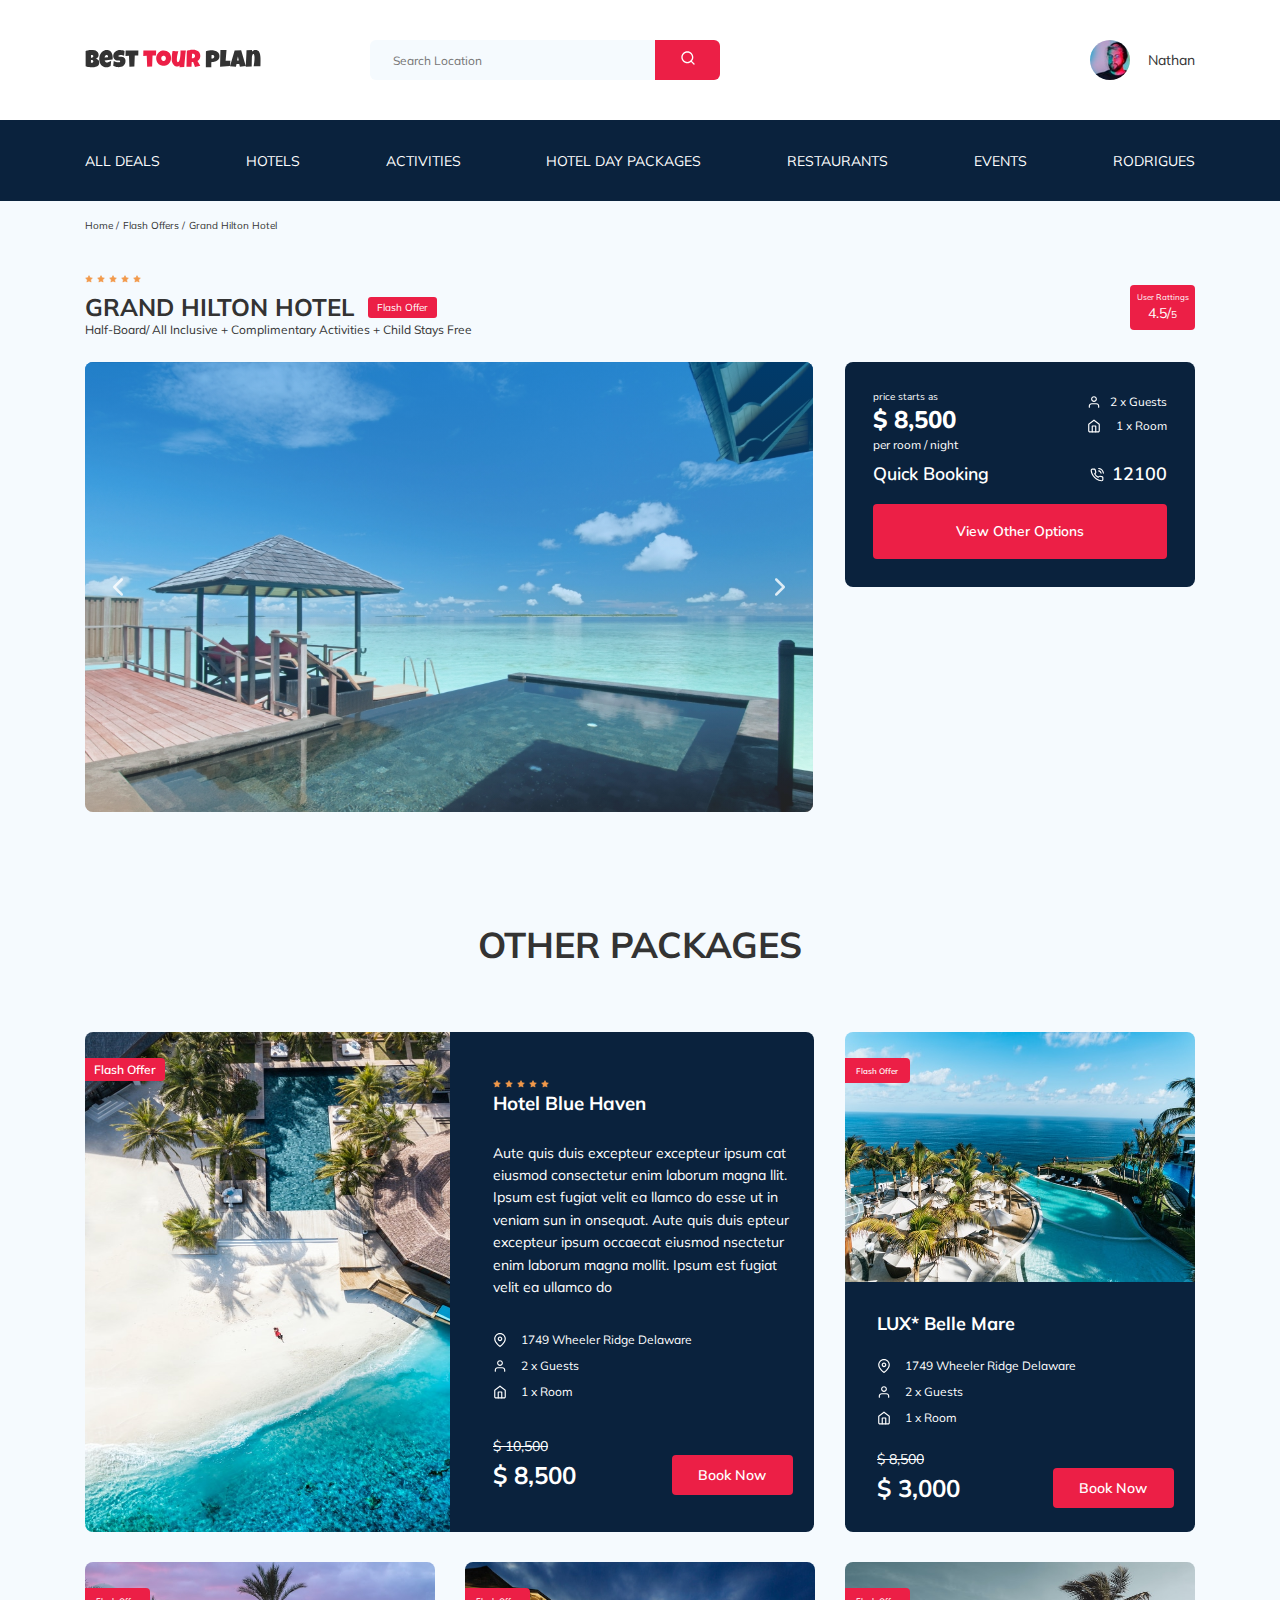
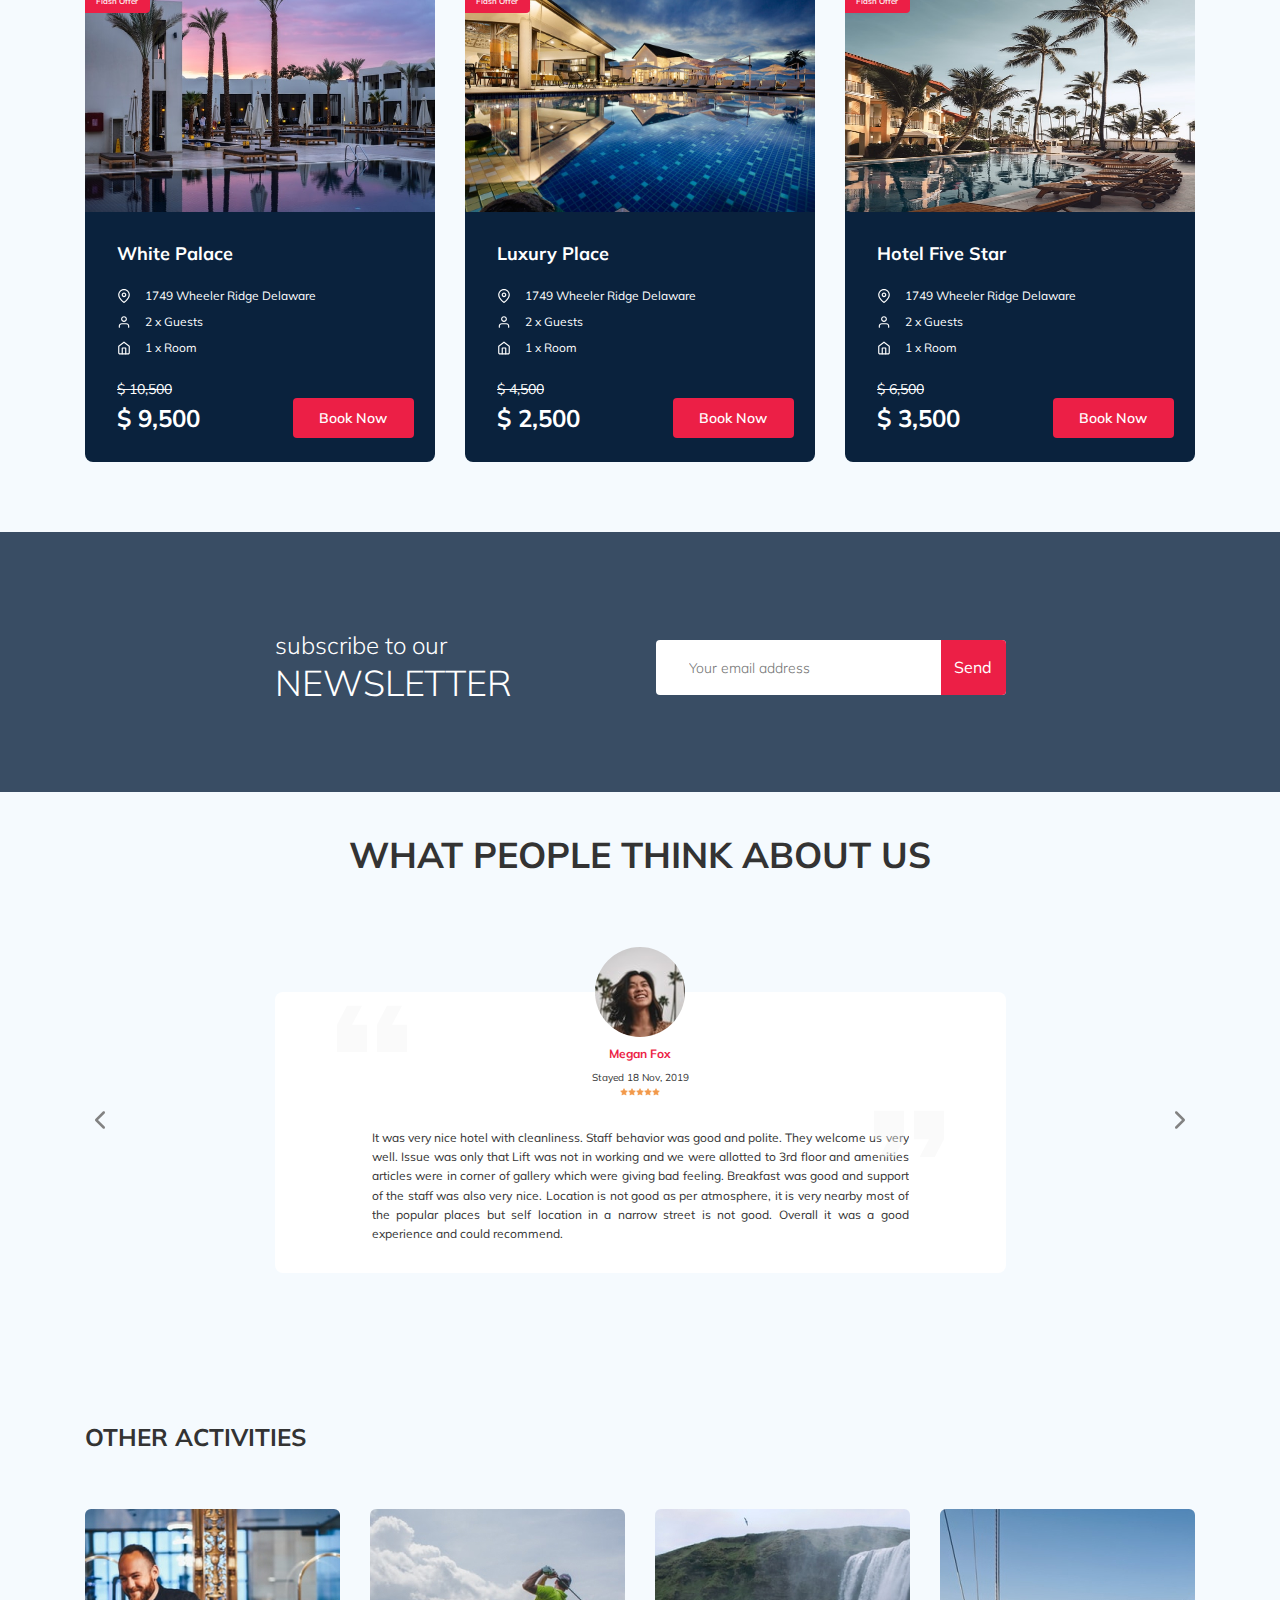
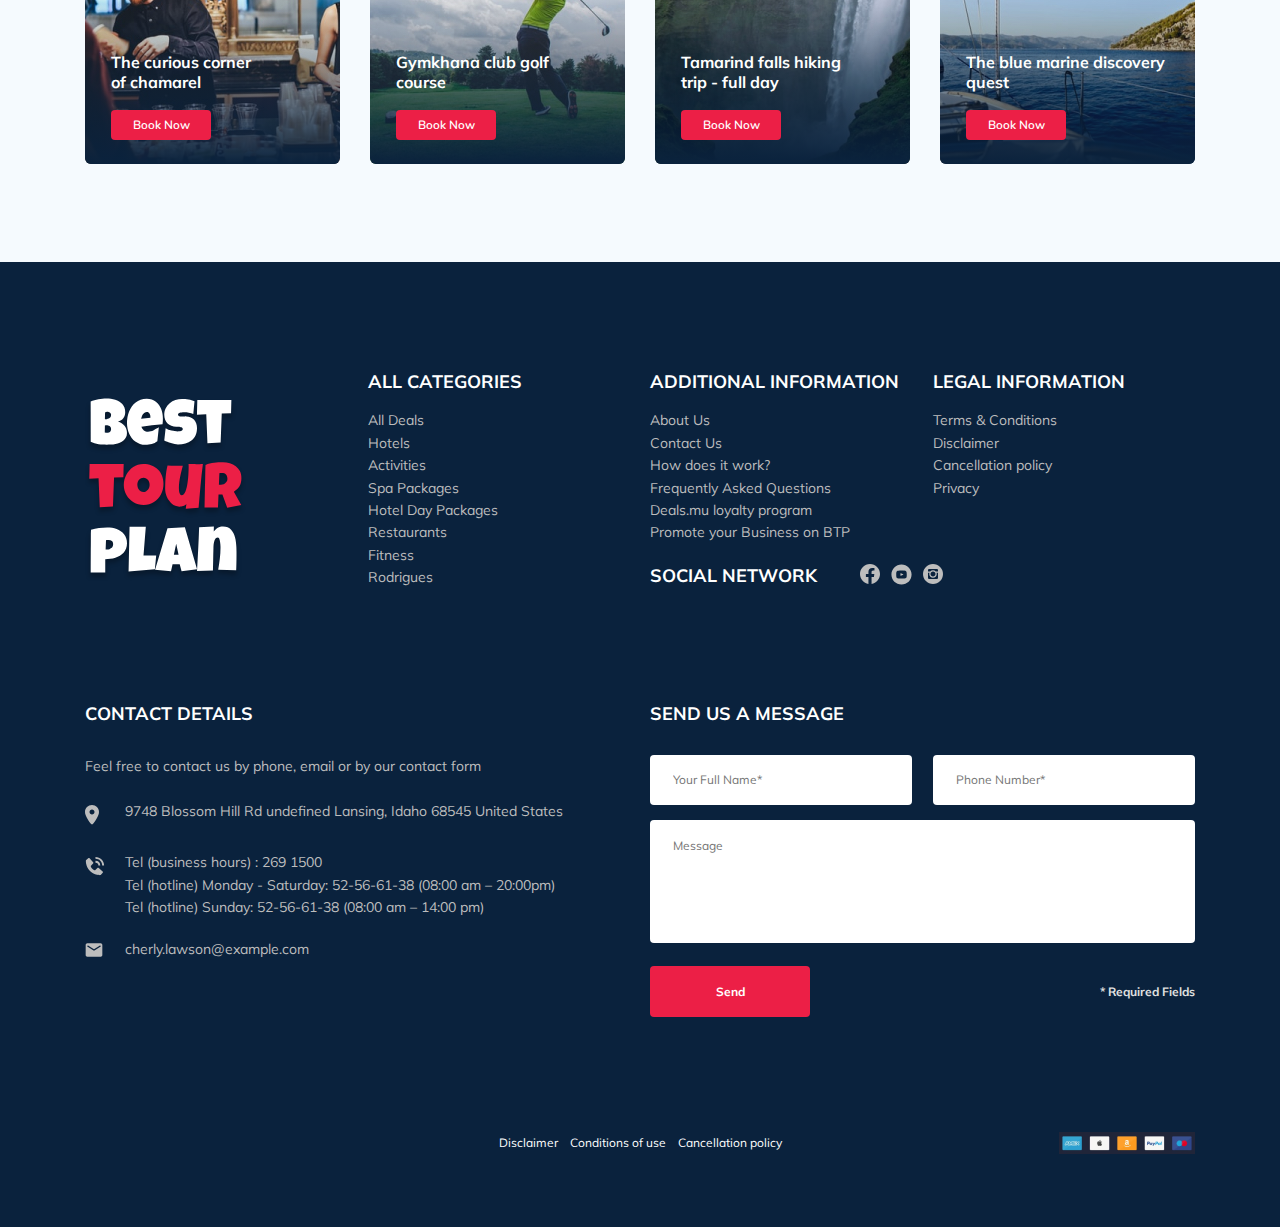
==== index.html @ bde34b25 "create: modal windows" ====
<!DOCTYPE html>
<html lang="en">
  <head>
    <meta charset="UTF-8" />
    <meta http-equiv="X-UA-Compatible" content="IE=edge" />
    <meta name="viewport" content="width=device-width, initial-scale=1.0" />
    <title>Best Tour Plan - Hotel Booking</title>
    <link rel="preconnect" href="https://fonts.gstatic.com" />
    <link
      href="https://fonts.googleapis.com/css2?family=Mulish:wght@400;700&family=Nunito:wght@400;600;700;800&display=swap"
      rel="stylesheet"
    />
    <link rel="stylesheet" href="css/swiper-bundle.min.css" />
    <link rel="stylesheet" href="css/style.css" />
    <script src="https://api-maps.yandex.ru/2.1/?apikey=dd6820b2-80de-408b-9d1f-33489125eec4&lang=ru_RU"></script>
  </head>
  <body>
    <header class="navbar navbar--mobile-fixed">
      <div class="container">
        <div class="navbar-top">
          <a href="#" class="logo">
            <img
              src="img/horizontal-logo.svg"
              alt="Logo: Best Tour Plan"
              class="logo__image"
            />
          </a>

          <form
            action="#"
            class="search navbar__search navbar__search--mobile--hidden"
          >
            <input
              type="text"
              class="search__input"
              placeholder="Search Location"
            />
            <button class="search__button" type="submit">
              <img src="img/search.svg" alt="Icon: search" />
            </button>
          </form>

          <a href="#" class="user navbar__user navbar__user--mobile--hidden">
            <img
              src="img/user-avatar.jpg"
              alt="Avatar: Nathan"
              class="user__avatar"
            />
            <span class="user__name">Nathan</span>
          </a>
          <!-- /.user -->
          <button class="menu-button navbar-top__menu-button">
            <span class="menu-button__line"></span>
            <span class="menu-button__line"></span>
            <span class="menu-button__line"></span>
          </button>
        </div>
        <!-- /.navbar-top -->
      </div>
      <!-- /.container -->
      <div class="navbar-bottom">
        <div class="container">
          <ul class="navbar-menu">
            <li
              class="navbar-menu__item navbar-menu__item--mobile--visible navbar-menu__item-userBlock"
            >
              <a
                href="#"
                class="user navbar__user navbar__user--mobile--visible"
              >
                <img
                  src="img/user-avatar.jpg"
                  alt="Avatar: Nathan"
                  class="user__avatar"
                />
                <span class="user__name user__name--light">Nathan</span>
              </a>
              <!-- /.user -->
            </li>
            <li
              class="navbar-menu__item navbar-menu__item--mobile--visible navbar-menu__item-location"
            >
              <form
                action="#"
                class="search navbar__search navbar__search--mobile--visible"
              >
                <input
                  type="text"
                  class="search__input"
                  placeholder="Search Location"
                />
                <button class="search__button" type="submit">
                  <img src="img/search.svg" alt="Icon: search" />
                </button>
              </form>
            </li>
            <li class="navbar-menu__item">
              <a href="#" class="navbar-menu__link">All Deals</a>
            </li>
            <li class="navbar-menu__item">
              <a href="#" class="navbar-menu__link">Hotels</a>
            </li>
            <li class="navbar-menu__item">
              <a href="#" class="navbar-menu__link">Activities</a>
            </li>
            <li class="navbar-menu__item">
              <a href="#" class="navbar-menu__link">Hotel Day Packages</a>
            </li>
            <li class="navbar-menu__item">
              <a href="#" class="navbar-menu__link">Restaurants</a>
            </li>
            <li class="navbar-menu__item">
              <a href="#" class="navbar-menu__link">Events</a>
            </li>
            <li class="navbar-menu__item">
              <a href="#" class="navbar-menu__link">Rodrigues</a>
            </li>
          </ul>
          <!-- /.navbar-menu -->
        </div>
        <!-- /.container -->
      </div>
      <!-- /.menu -->
    </header>
    <!-- /.header -->
    <nav class="breadcrumb">
      <div class="container">
        <ul class="breadcrumb-list">
          <li class="breadcrumb-list__item">
            <a href="#" class="breadcrumb-list__link">Home</a>
          </li>
          <li class="breadcrumb-list__item">
            <a href="#" class="breadcrumb-list__link">Flash Offers</a>
          </li>
          <li class="breadcrumb-list__item">Grand Hilton Hotel</li>
        </ul>
      </div>
      <!-- /.container -->
    </nav>
    <!-- /.breadcrumb -->
    <section class="hotel">
      <div class="container">
        <div class="hotel-info">
          <div class="hotel-info__text">
            <div class="hotel-wrapper">
              <div class="stars">
                <img src="img/star.svg" alt="star" />
                <img src="img/star.svg" alt="star" />
                <img src="img/star.svg" alt="star" />
                <img src="img/star.svg" alt="star" />
                <img src="img/star.svg" alt="star" />
              </div>
              <h1 class="hotel-name hotel-info__name">grand hilton hotel</h1>
              <span class="offer hotel-info__offer">Flash Offer</span>
            </div>
            <!-- /.hotel-wrapper -->
            <p class="hotel-description hotel-info__description">
              Half-Board/ All Inclusive + Complimentary Activities + Child Stays
              Free
            </p>
          </div>
          <!-- /.hotel-info__text -->
          <div class="rating hotel-info__rating">
            <span class="rating__text">User Rattings</span>
            <span class="rating__counter">4.5/</span>
          </div>
          <!-- /.hotel-info__right -->
        </div>
        <!-- /.hotel-info -->
        <div class="hotel-grid">
          <div class="swiper-container hotel-slider hotel__slider">
            <div class="swiper-wrapper">
              <div class="hotel-slide hotel-slider__item">
                <img
                  class="hotel-slider__image"
                  src="img/slide-1.jpg"
                  alt="slide"
                />
              </div>
              <div class="swiper-slide hotel-slider__item">
                <img
                  class="hotel-slider__image"
                  src="img/slide-2.jpg"
                  alt="slide"
                />
              </div>
              <div class="swiper-slide hotel-slider__item">
                <img
                  class="hotel-slider__image"
                  src="img/slide-3.jpg"
                  alt="slide"
                />
              </div>
              <div class="swiper-slide hotel-slider__item">
                <img
                  class="hotel-slider__image"
                  src="img/slide-4.jpg"
                  alt="slide"
                />
              </div>
              <div class="swiper-slide hotel-slider__item">
                <img
                  class="hotel-slider__image"
                  src="img/slide-5.jpg"
                  alt="slide"
                />
              </div>
            </div>
            <!-- If we need navigation buttons -->
            <button
              class="hotel-slider__button hotel-slider__button--prev"
            ></button>
            <button
              class="hotel-slider__button hotel-slider__button--next"
            ></button>
          </div>
          <!-- /.swiper-container -->

          <div class="hotel-right">
            <div class="booking">
              <div class="booking__info">
                <div class="booking__price">
                  <span class="booking__start">price starts as</span>
                  <strong class="booking__pricetag">$ 8,500</strong>
                  <span class="booking__per-room">per room / night</span>
                </div>
                <!-- /.booking__price -->
                <div class="booking__room">
                  <div class="booking__text">
                    <img
                      src="img/user.svg"
                      alt="Icon: user"
                      class="booking__icon"
                    />
                    <span class="booking__description">2 x Guests</span>
                  </div>
                  <!-- /.booking__text -->
                  <div class="booking__text">
                    <img
                      src="img/home.svg"
                      alt="Icon: home"
                      class="booking__icon"
                    />
                    <span class="booking__description">1 x Room</span>
                  </div>
                  <!-- /.booking__text -->
                </div>
                <!-- /.booking__room -->
              </div>
              <!-- /.booking__info -->
              <div class="booking__call-center">
                <span class="booking__heading">Quick Booking</span>
                <!-- /.booking__call-center__text -->
                <a class="booking__number" href="tel:12100">
                  <img src="img/phone-call.svg" alt="Icon: phone" />
                  <span class="booking__num">12100</span>
                </a>
              </div>
              <!-- /.booking__call-center -->
              <button data-toggle="modal" class="button booking__button">
                View Other Options
              </button>
              <!-- /.button booking__button -->
            </div>
            <!-- /.booking -->
            <div id="map"></div>
            <!-- /.map -->
          </div>
          <!-- /.hotel-right -->
        </div>
        <!-- /.hotel-grid -->
      </div>
      <!-- /.container -->
    </section>
    <section class="otherPackages">
      <div class="container">
        <h2 class="otherPackages__title">Other Packages</h2>
        <div class="otherPackages-wrapper">
          <div class="tripAdvisor-card-wide trip-1">
            <div class="advisor-card-image-wide">
              <img
                src="img/advisor-image-1.jpg"
                alt="Hotel Blue Haven"
                class="advisor-card-image-wide__hotelImage"
              />
              <span class="advisor-card-image-wide__offer">Flash Offer</span>
            </div>
            <div class="advisor-card-info-wide">
              <div class="stars">
                <img src="img/star.svg" alt="star" />
                <img src="img/star.svg" alt="star" />
                <img src="img/star.svg" alt="star" />
                <img src="img/star.svg" alt="star" />
                <img src="img/star.svg" alt="star" />
              </div>
              <h3 class="advisor-card-title-wide">Hotel Blue Haven</h3>
              <p class="advisor-card-hotelDescription">
                Aute quis duis excepteur excepteur ipsum cat eiusmod consectetur
                enim laborum magna llit. Ipsum est fugiat velit ea llamco do
                esse ut in veniam sun in onsequat. Aute quis duis epteur
                excepteur ipsum occaecat eiusmod nsectetur enim laborum magna
                mollit. Ipsum est fugiat velit ea ullamco do
              </p>
              <div class="advisor-card-room-wide">
                <div class="advisor-card-text">
                  <img
                    src="img/map-pin.svg"
                    alt="Icon: map-pin"
                    class="advisor-card-text__icon"
                  />
                  <span class="advisor-card-text__description"
                    >1749 Wheeler Ridge Delaware</span
                  >
                </div>
                <div class="advisor-card-text">
                  <img
                    src="img/user.svg"
                    alt="Icon: user"
                    class="advisor-card-text__icon"
                  />
                  <span class="advisor-card-text__description">2 x Guests</span>
                </div>
                <div class="advisor-card-text">
                  <img
                    src="img/home.svg"
                    alt="Icon: home"
                    class="advisor-card-text__icon"
                  />
                  <span class="advisor-card-text__description">1 x Room</span>
                </div>
              </div>
              <span class="advisor-card-regularPrice">$ 10,500</span>
              <div class="advisor-card-button">
                <div class="advisor-card-price">
                  <span class="advisor-card-price__descountPrice">$ 8,500</span>
                </div>
                <button class="advisor-card-btn">Book Now</button>
              </div>
              <!-- /.advisor-card-button -->
            </div>
          </div>
          <!-- /.tripAdvisor-card 1-->

          <div class="tripAdvisor-card trip-2">
            <div class="advisor-card-image">
              <img
                src="img/advisor-image-2.jpg"
                alt="Hotel Belle Mare"
                class="advisor-card-image__hotelImage"
              />
              <span class="advisor-card-image__offer">Flash Offer</span>
            </div>
            <div class="advisor-card-info">
              <h3 class="advisor-card-info__title">LUX* Belle Mare</h3>
              <div class="advisor-card-room">
                <div class="advisor-card-text">
                  <img
                    src="img/map-pin.svg"
                    alt="Icon: map-pin"
                    class="advisor-card-text__icon"
                  />
                  <span class="advisor-card-text__description"
                    >1749 Wheeler Ridge Delaware</span
                  >
                </div>
                <div class="advisor-card-text">
                  <img
                    src="img/user.svg"
                    alt="Icon: user"
                    class="advisor-card-text__icon"
                  />
                  <span class="advisor-card-text__description">2 x Guests</span>
                </div>
                <div class="advisor-card-text">
                  <img
                    src="img/home.svg"
                    alt="Icon: home"
                    class="advisor-card-text__icon"
                  />
                  <span class="advisor-card-text__description">1 x Room</span>
                </div>
              </div>
              <span class="advisor-card-regularPrice">$ 8,500</span>
              <div class="advisor-card-button">
                <div class="advisor-card-price">
                  <span class="advisor-card-price__descountPrice">$ 3,000</span>
                </div>
                <button class="advisor-card-btn">Book Now</button>
              </div>

              <!-- /.advisor-card-button -->
            </div>
          </div>
          <!-- /.tripAdvisor-card 2 -->
          <div class="tripAdvisor-card trip-3">
            <div class="advisor-card-image">
              <img
                src="img/advisor-image-3.jpg"
                alt="Hotel White Palace"
                class="advisor-card-image__hotelImage"
              />
              <span class="advisor-card-image__offer">Flash Offer</span>
            </div>
            <div class="advisor-card-info">
              <h3 class="advisor-card-info__title">White Palace</h3>
              <div class="advisor-card-room">
                <div class="advisor-card-text">
                  <img
                    src="img/map-pin.svg"
                    alt="Icon: map-pin"
                    class="advisor-card-text__icon"
                  />
                  <span class="advisor-card-text__description"
                    >1749 Wheeler Ridge Delaware</span
                  >
                </div>
                <div class="advisor-card-text">
                  <img
                    src="img/user.svg"
                    alt="Icon: user"
                    class="advisor-card-text__icon"
                  />
                  <span class="advisor-card-text__description">2 x Guests</span>
                </div>
                <div class="advisor-card-text">
                  <img
                    src="img/home.svg"
                    alt="Icon: home"
                    class="advisor-card-text__icon"
                  />
                  <span class="advisor-card-text__description">1 x Room</span>
                </div>
              </div>
              <span class="advisor-card-regularPrice">$ 10,500</span>
              <div class="advisor-card-button">
                <div class="advisor-card-price">
                  <span class="advisor-card-price__descountPrice">$ 9,500</span>
                </div>
                <button class="advisor-card-btn">Book Now</button>
              </div>
              <!-- /.advisor-card-button -->
            </div>
          </div>
          <!-- /.tripAdvisor-card 3 -->
          <div class="tripAdvisor-card trip-4">
            <div class="advisor-card-image">
              <img
                src="img/advisor-image-4.jpg"
                alt="Hotel Luxury Place"
                class="advisor-card-image__hotelImage"
              />
              <span class="advisor-card-image__offer">Flash Offer</span>
            </div>
            <div class="advisor-card-info">
              <h3 class="advisor-card-info__title">Luxury Place</h3>
              <div class="advisor-card-room">
                <div class="advisor-card-text">
                  <img
                    src="img/map-pin.svg"
                    alt="Icon: map-pin"
                    class="advisor-card-text__icon"
                  />
                  <span class="advisor-card-text__description"
                    >1749 Wheeler Ridge Delaware</span
                  >
                </div>
                <div class="advisor-card-text">
                  <img
                    src="img/user.svg"
                    alt="Icon: user"
                    class="advisor-card-text__icon"
                  />
                  <span class="advisor-card-text__description">2 x Guests</span>
                </div>
                <div class="advisor-card-text">
                  <img
                    src="img/home.svg"
                    alt="Icon: home"
                    class="advisor-card-text__icon"
                  />
                  <span class="advisor-card-text__description">1 x Room</span>
                </div>
              </div>
              <span class="advisor-card-regularPrice">$ 4,500</span>
              <div class="advisor-card-button">
                <div class="advisor-card-price">
                  <span class="advisor-card-price__descountPrice">$ 2,500</span>
                </div>
                <button class="advisor-card-btn">Book Now</button>
              </div>
              <!-- /.advisor-card-button -->
            </div>
          </div>
          <!-- /.tripAdvisor-card 4 -->
          <div class="tripAdvisor-card trip-5">
            <div class="advisor-card-image">
              <img
                src="img/advisor-image-5.jpg"
                alt="Hotel Five Star"
                class="advisor-card-image__hotelImage"
              />
              <span class="advisor-card-image__offer">Flash Offer</span>
            </div>
            <div class="advisor-card-info">
              <h3 class="advisor-card-info__title">Hotel Five Star</h3>
              <div class="advisor-card-room">
                <div class="advisor-card-text">
                  <img
                    src="img/map-pin.svg"
                    alt="Icon: map-pin"
                    class="advisor-card-text__icon"
                  />
                  <span class="advisor-card-text__description"
                    >1749 Wheeler Ridge Delaware</span
                  >
                </div>
                <div class="advisor-card-text">
                  <img
                    src="img/user.svg"
                    alt="Icon: user"
                    class="advisor-card-text__icon"
                  />
                  <span class="advisor-card-text__description">2 x Guests</span>
                </div>
                <div class="advisor-card-text">
                  <img
                    src="img/home.svg"
                    alt="Icon: home"
                    class="advisor-card-text__icon"
                  />
                  <span class="advisor-card-text__description">1 x Room</span>
                </div>
              </div>
              <span class="advisor-card-regularPrice">$ 6,500</span>
              <div class="advisor-card-button">
                <div class="advisor-card-price">
                  <span class="advisor-card-price__descountPrice">$ 3,500</span>
                </div>
                <button class="advisor-card-btn">Book Now</button>
              </div>
              <!-- /.advisor-card-button -->
            </div>
          </div>
          <!-- /.tripAdvisor-card 5 -->
        </div>
        <!-- /.otherPackages-wrapper -->
      </div>
      <!-- /.container -->
    </section>
    <!-- /.otherPackages -->
    <section
      class="newsletter"
      data-parallax="scroll"
      data-speed="0.8"
      data-image-src="img/newsletter-bg.jpg"
    >
      <div class="newsletter-wrapper">
        <h2 class="newsletter-title">
          subscribe to our
          <span class="newsletter-title__strong">Newsletter</span>
        </h2>
        <form
          action="send.php"
          method="POST"
          class="subscribe newsletter__subscribe"
        >
          <input
            type="text"
            class="subscribe__input"
            placeholder="Your email address"
            name="email"
          />
          <button class="subscribe__button" type="submit">Send</button>
        </form>
      </div>
      <!-- /.newsletter-wrapper -->
    </section>
    <!-- /.newsletter -->
    <section class="reviews">
      <div class="container">
        <h2 class="reviews__title">What people think about us</h2>
        <div class="swiper-container reviews-slider">
          <div class="swiper-wrapper">
            <div class="swiper-slide">
              <div class="reviews-slider__item">
                <div class="reviews-slider__profile">
                  <img
                    src="img/reviews-avatar.jpg"
                    alt="Photo: Megan Fox"
                    class="reviews-slider__avatar"
                  />
                  <h3 class="reviews-slider__username">Megan Fox</h3>
                  <span class="reviews-slider__date">Stayed 18 Nov, 2019</span>
                  <div class="reviews-slider__rating">
                    <img src="img/star.svg" alt="star" />
                    <img src="img/star.svg" alt="star" />
                    <img src="img/star.svg" alt="star" />
                    <img src="img/star.svg" alt="star" />
                    <img src="img/star.svg" alt="star" />
                  </div>
                  <!-- /.reviews-slider__rating -->
                </div>
                <!-- /.reviews-slider__profile -->
                <p class="reviews-slider__text">
                  It was very nice hotel with cleanliness. Staff behavior was
                  good and polite. They welcome us very well. Issue was only
                  that Lift was not in working and we were allotted to 3rd floor
                  and amenities articles were in corner of gallery which were
                  giving bad feeling. Breakfast was good and support of the
                  staff was also very nice. Location is not good as per
                  atmosphere, it is very nearby most of the popular places but
                  self location in a narrow street is not good. Overall it was a
                  good experience and could recommend.
                </p>
                <!-- /.reviews-slider__text -->
              </div>
              <!-- /.reviews-slider__item -->
            </div>
            <!-- /.swiper-slide -->
            <div class="swiper-slide">
              <div class="reviews-slider__item">
                <div class="reviews-slider__profile">
                  <img
                    src="img/reviews-avatar-2.jpg"
                    alt="Photo: Megan Fox"
                    class="reviews-slider__avatar"
                  />
                  <h3 class="reviews-slider__username">John Rodan</h3>
                  <span class="reviews-slider__date">Stayed 12 Okt, 2020</span>
                  <div class="reviews-slider__rating">
                    <img src="img/star.svg" alt="star" />
                    <img src="img/star.svg" alt="star" />
                    <img src="img/star.svg" alt="star" />
                    <img src="img/star.svg" alt="star" />
                    <img src="img/star.svg" alt="star" />
                  </div>
                  <!-- /.reviews-slider__rating -->
                </div>
                <!-- /.reviews-slider__profile -->
                <p class="reviews-slider__text">
                  Beautiful view, very clean, very friendly and helpful staff.
                  I've stayed here twice now, and the first time we had
                  breakfast with monkeys! Second time, we didn't, which was
                  unfortunate, but not at the fault of the hotel. Overall, it's
                  been a great experience every time.
                </p>
                <!-- /.reviews-slider__text -->
              </div>
              <!-- /.reviews-slider__item -->
            </div>
            <!-- /.swiper-slide -->
            <div class="swiper-slide">
              <div class="reviews-slider__item">
                <div class="reviews-slider__profile">
                  <img
                    src="img/reviews-avatar-3.jpg"
                    alt="Photo: Megan Fox"
                    class="reviews-slider__avatar"
                  />
                  <h3 class="reviews-slider__username">Linda Clam</h3>
                  <span class="reviews-slider__date">Stayed 21 Dec, 2020</span>
                  <div class="reviews-slider__rating">
                    <img src="img/star.svg" alt="star" />
                    <img src="img/star.svg" alt="star" />
                    <img src="img/star.svg" alt="star" />
                    <img src="img/star.svg" alt="star" />
                    <img src="img/star.svg" alt="star" />
                  </div>
                  <!-- /.reviews-slider__rating -->
                </div>
                <!-- /.reviews-slider__profile -->
                <p class="reviews-slider__text">
                  I think hotel is the best option when you are travelling. If
                  you are on a business trip and don’t have time to clean and
                  cook for yourself, in the hotel everything is done for you. If
                  you go on holiday to relax you live in a hotel and don’t think
                  about cleaning and working.
                </p>
                <!-- /.reviews-slider__text -->
              </div>
              <!-- /.reviews-slider__item -->
            </div>
            <!-- /.swiper-slide -->
            <div class="swiper-slide">
              <div class="reviews-slider__item">
                <div class="reviews-slider__profile">
                  <img
                    src="img/reviews-avatar-4.jpg"
                    alt="Photo: Megan Fox"
                    class="reviews-slider__avatar"
                  />
                  <h3 class="reviews-slider__username">Olivia Wild</h3>
                  <span class="reviews-slider__date">Stayed 5 Jun, 2019</span>
                  <div class="reviews-slider__rating">
                    <img src="img/star.svg" alt="star" />
                    <img src="img/star.svg" alt="star" />
                    <img src="img/star.svg" alt="star" />
                    <img src="img/star.svg" alt="star" />
                    <img src="img/star.svg" alt="star" />
                  </div>
                  <!-- /.reviews-slider__rating -->
                </div>
                <!-- /.reviews-slider__profile -->
                <p class="reviews-slider__text">
                  We had a lovely comfortable break at the hotel staying in a
                  deluxe double sea view room. The room, while not huge was
                  extremely well appointed with great little extras like robes
                  and slippers, coffee machine and of course the wonderful view
                  from the balcony. Drinks were expensive but typical of this
                  part of France but we'll worth the trip to the bar to
                  experience the wonderful views. Location wise the hotel is in
                  a great spot, right on the edge of the old town and the
                  harbour and just a short walk to the main promenade. I would
                  definitely recommend a visit to this hotel.
                </p>
                <!-- /.reviews-slider__text -->
              </div>
              <!-- /.reviews-slider__item -->
            </div>
            <!-- /.swiper-slide -->
          </div>
          <!-- /.swiper-wrapper -->
          <button
            class="reviews-slider__button reviews-slider__button--prev"
          ></button>
          <button
            class="reviews-slider__button reviews-slider__button--next"
          ></button>
        </div>
        <!-- /.reviews-slider -->
      </div>
      <!-- /.container -->
    </section>
    <!-- /.reviews -->
    <section class="activities">
      <div class="container">
        <h2 class="activities__title">Other Activities</h2>
        <div class="activities-wrapper">
          <div class="card activities__card">
            <img
              src="img/activity-1.jpg"
              alt="The curious corner of chamarel"
              class="card__image"
            />
            <h3 class="card__title">The curious corner<br />of chamarel</h3>
            <button class="card__button">Book Now</button>
          </div>
          <!-- /.card -->
          <div class="card activities__card">
            <img
              src="img/activity-2.jpg"
              alt="Gymkhana club golf course"
              class="card__image"
            />
            <h3 class="card__title">Gymkhana club golf course</h3>
            <button class="card__button">Book Now</button>
          </div>
          <!-- /.card -->
          <div class="card activities__card">
            <img
              src="img/activity-3.jpg"
              alt="Tamarind falls hiking trip - full day"
              class="card__image"
            />
            <h3 class="card__title">
              Tamarind falls hiking <br />
              trip - full day
            </h3>
            <button class="card__button">Book Now</button>
          </div>
          <!-- /.card -->
          <div class="card activities__card">
            <img
              src="img/activity-4.jpg"
              alt="The blue marine discovery
quest"
              class="card__image"
            />
            <h3 class="card__title">The blue marine discovery quest</h3>
            <button class="card__button">Book Now</button>
          </div>
          <!-- /.card -->
        </div>
        <!-- /.activities-wrapper -->
      </div>
      <!-- /.container -->
    </section>
    <!-- /.activities -->
    <section>
      <footer class="footer">
        <div class="container">
          <div class="footer-wrapper">
            <a href="index.html" class="logo footer__logo">
              <img src="img/vertical-logo.svg" alt="Logo: Best Tour Plan" />
            </a>
            <div class="footer__list footer__categories">
              <h3 class="footer__title">ALL CATEGORIES</h3>
              <ul class="footer__ul">
                <li class="footer__item">
                  <a href="#" class="footer__link">All Deals</a>
                </li>
                <li class="footer__item">
                  <a href="#" class="footer__link">Hotels</a>
                </li>
                <li class="footer__item">
                  <a href="#" class="footer__link">Activities</a>
                </li>
                <li class="footer__item">
                  <a href="#" class="footer__link">Spa Packages</a>
                </li>
                <li class="footer__item">
                  <a href="#" class="footer__link">Hotel Day Packages</a>
                </li>
                <li class="footer__item">
                  <a href="#" class="footer__link">Restaurants</a>
                </li>
                <li class="footer__item">
                  <a href="#" class="footer__link">Fitness</a>
                </li>
                <li class="footer__item">
                  <a href="#" class="footer__link">Rodrigues</a>
                </li>
              </ul>
            </div>
            <!-- /.footer-list -->
            <div class="footer__list footer__additional">
              <h3 class="footer__title">ADDITIONAL INFORMATION</h3>
              <ul class="footer__ul">
                <li class="footer__item">
                  <a href="#" class="footer__link">About Us</a>
                </li>
                <li class="footer__item">
                  <a href="#" class="footer__link">Contact Us</a>
                </li>
                <li class="footer__item">
                  <a href="#" class="footer__link">How does it work?</a>
                </li>
                <li class="footer__item">
                  <a href="#" class="footer__link"
                    >Frequently Asked Questions</a
                  >
                </li>
                <li class="footer__item">
                  <a href="#" class="footer__link">Deals.mu loyalty program</a>
                </li>
                <li class="footer__item">
                  <a href="#" class="footer__link"
                    >Promote your Business on BTP</a
                  >
                </li>
              </ul>
            </div>
            <div class="footer__social-network">
              <h3 class="footer__title footer__title--inline">
                Social Network
              </h3>
              <div class="footer__social-links">
                <a href="#" class="footer-link"
                  ><img src="img/facebook.svg" alt="Icon: facebook"
                /></a>
                <a href="#" class="footer-link"
                  ><img src="img/yourtube.svg" alt="Icon: yourtube"
                /></a>
                <a href="#" class="footer-link"
                  ><img src="img/instagram.svg" alt="Icon: instagram"
                /></a>
              </div>
              <!-- /.footer__social-links -->
            </div>
            <!-- /.footer__social-network -->
            <div class="footer__list footer__legal">
              <h3 class="footer__title">Legal information</h3>
              <ul class="footer__ul">
                <li class="footer__item">
                  <a href="#" class="footer__link">Terms & Conditions</a>
                </li>
                <li class="footer__item">
                  <a href="#" class="footer__link">Disclaimer</a>
                </li>
                <li class="footer__item">
                  <a href="#" class="footer__link">Cancellation policy</a>
                </li>
                <li class="footer__item">
                  <a href="#" class="footer__link">Privacy</a>
                </li>
              </ul>
            </div>
            <!-- /.footer-list -->
            <div class="footer__contact-details">
              <h3 class="footer__title footer__title--mb-3">Contact Details</h3>
              <p class="footer__text">
                Feel free to contact us by phone, email or by our contact form
              </p>
              <ul class="footer__ul">
                <li class="footer__item footer__item--mb-2">
                  <div class="footer__icon-wrapper">
                    <img
                      class="footer__icon"
                      src="img/map-marker.svg"
                      alt="Icon: map marker"
                    />
                  </div>
                  9748 Blossom Hill Rd undefined Lansing, Idaho 68545 United
                  States
                </li>
                <li class="footer__item footer__item--mb-2">
                  <div class="footer__icon-wrapper">
                    <img
                      class="footer__icon"
                      src="img/contact-phone-call.svg"
                      alt="Icon: phone call"
                    />
                  </div>
                  <div class="footer__number-wrapper">
                    <div>
                      Tel (business hours) :
                      <a class="footer__phones" href="tel:269 1500">269 1500</a>
                    </div>
                    <div>
                      Tel (hotline) Monday - Saturday:
                      <a class="footer__phones" href="tel:52-56-61-38"
                        >52-56-61-38</a
                      >
                      (08:00 am – 20:00pm)
                    </div>
                    <div class="number1">
                      Tel (hotline) Sunday:
                      <a class="footer__phones" href="tel:52-56-61-38">
                        52-56-61-38</a
                      >
                      (08:00 am – 14:00 pm)
                    </div>
                  </div>
                </li>
                <li class="footer__item footer__item--mb-2">
                  <div class="footer__icon-wrapper">
                    <img
                      class="footer__icon"
                      src="img/email.svg"
                      alt="Icon: email"
                    />
                  </div>
                  <a
                    class="footer__mail"
                    href="mailto:cherly.lawson@example.com"
                    >cherly.lawson@example.com</a
                  >
                </li>
              </ul>
            </div>
            <!-- /.footer__contact-details -->
            <div class="footer__contact-form">
              <h3 class="footer__title footer__title--mb-3">
                Send us a message
              </h3>
              <form action="send.php" method="POST" class="form">
                <input
                  type="text"
                  class="input footer__input"
                  placeholder="Your Full Name*"
                  name="name"
                />
                <input
                  type="text"
                  class="input footer__input"
                  placeholder="Phone Number*"
                  name="phone"
                />
                <textarea
                  cols="30"
                  rows="10"
                  class="message footer__message"
                  placeholder="Message"
                  name="message"
                ></textarea>
                <button class="button footer__button" type="submit">
                  Send
                </button>
                <span class="footer__info">* Required Fields</span>
              </form>
            </div>
            <!-- /.footer__contact-form -->
            <div class="footer__agreements">
              <ul class="footer__info-ul">
                <li class="footer__condition">
                  <a href="#" class="footer__link">Disclaimer</a>
                </li>
                <li class="footer__condition">
                  <a href="#" class="footer__link">Conditions of use</a>
                </li>
                <li class="footer__condition">
                  <a href="#" class="footer__link">Cancellation policy</a>
                </li>
              </ul>
              <img src="img/pay.png" alt="Icon: pay" />
            </div>
            <!-- /.footer_agreements -->
          </div>
          <!-- /.footer-wrapper -->
        </div>
      </footer>
      <!-- /.footer -->
      <div class="modal">
        <div class="modal__overlay"></div>
        <!-- /.modal__overlay -->
        <div class="modal__dialog">
          <a href="#" class="modal__close">
            <img src="img/close.svg" alt="Icon: close" />
          </a>
          <h3 class="modal__title modal__title--mb-3">Booking</h3>
          <form class="form">
            <input
              type="text"
              class="input modal__input"
              placeholder="Your Full Name*"
            />
            <input
              type="text"
              class="input modal__input"
              placeholder="Phone Number*"
            />
            <input
              type="text"
              class="input modal__input"
              placeholder="Email*"
            />
            <textarea
              cols="30"
              rows="10"
              class="message modal__message"
              placeholder="Message"
            ></textarea>
            <button class="button modal__button" type="submit">Send</button>
            <span class="modal__info">* Required Fields</span>
          </form>
        </div>
        <!-- /.modal__dialog -->
      </div>
      <!-- /.modal -->
    </section>
    <script src="js/jquery-3.6.0.min.js"></script>
    <script src="js/swiper-bundle.min.js"></script>
    <script src="js/main.js"></script>
    <script src="https://ajax.googleapis.com/ajax/libs/jquery/3.2.1/jquery.min.js"></script>
    <script src="js/parallax.min.js"></script>
  </body>
</html>
---- css/style.css ----
* {
  -webkit-box-sizing: border-box;
          box-sizing: border-box;
}

body {
  font-family: 'Mulish', sans-serif;
  background-color: #F5FAFE;
  color: #333333;
}

.container {
  max-width: 1110px;
  margin: auto;
}

img {
  max-width: 100%;
}

.booking {
  font-family: 'Nunito', sans-serif;
}

.card__button {
  font-family: 'Nunito', sans-serif;
}

.advisor-card__button {
  font-family: 'Nunito', sans-serif;
}

.input {
  background-color: #fff;
  border-radius: 4px;
  border: none;
  padding: 0 23px;
  height: 50px;
}

.message {
  background-color: #fff;
  border-radius: 4px;
  padding: 18px 23px;
  border: none;
}

.button {
  padding: 18px;
  font-style: normal;
  font-weight: bold;
  font-size: 12px;
  line-height: 15px;
  color: #fff;
  background-color: #EC1F46;
  border-radius: 4px;
  border: none;
  outline: none;
  cursor: pointer;
}

.form {
  display: -webkit-box;
  display: -ms-flexbox;
  display: flex;
  -webkit-box-align: center;
      -ms-flex-align: center;
          align-items: center;
  -webkit-box-pack: justify;
      -ms-flex-pack: justify;
          justify-content: space-between;
  -ms-flex-wrap: wrap;
      flex-wrap: wrap;
}

/*! normalize.css v8.0.1 | MIT License | github.com/necolas/normalize.css */
/* Document
   ========================================================================== */
/**
 * 1. Correct the line height in all browsers.
 * 2. Prevent adjustments of font size after orientation changes in iOS.
 */
html {
  line-height: 1.15;
  /* 1 */
  -webkit-text-size-adjust: 100%;
  /* 2 */
}

/* Sections
   ========================================================================== */
/**
 * Remove the margin in all browsers.
 */
body {
  margin: 0;
}

/**
 * Render the `main` element consistently in IE.
 */
main {
  display: block;
}

/**
 * Correct the font size and margin on `h1` elements within `section` and
 * `article` contexts in Chrome, Firefox, and Safari.
 */
h1 {
  font-size: 2em;
  margin: 0.67em 0;
}

/* Grouping content
   ========================================================================== */
/**
 * 1. Add the correct box sizing in Firefox.
 * 2. Show the overflow in Edge and IE.
 */
hr {
  -webkit-box-sizing: content-box;
          box-sizing: content-box;
  /* 1 */
  height: 0;
  /* 1 */
  overflow: visible;
  /* 2 */
}

/**
 * 1. Correct the inheritance and scaling of font size in all browsers.
 * 2. Correct the odd `em` font sizing in all browsers.
 */
pre {
  font-family: monospace, monospace;
  /* 1 */
  font-size: 1em;
  /* 2 */
}

/* Text-level semantics
   ========================================================================== */
/**
 * Remove the gray background on active links in IE 10.
 */
a {
  background-color: transparent;
}

/**
 * 1. Remove the bottom border in Chrome 57-
 * 2. Add the correct text decoration in Chrome, Edge, IE, Opera, and Safari.
 */
abbr[title] {
  border-bottom: none;
  /* 1 */
  text-decoration: underline;
  /* 2 */
  -webkit-text-decoration: underline dotted;
          text-decoration: underline dotted;
  /* 2 */
}

/**
 * Add the correct font weight in Chrome, Edge, and Safari.
 */
b,
strong {
  font-weight: bolder;
}

/**
 * 1. Correct the inheritance and scaling of font size in all browsers.
 * 2. Correct the odd `em` font sizing in all browsers.
 */
code,
kbd,
samp {
  font-family: monospace, monospace;
  /* 1 */
  font-size: 1em;
  /* 2 */
}

/**
 * Add the correct font size in all browsers.
 */
small {
  font-size: 80%;
}

/**
 * Prevent `sub` and `sup` elements from affecting the line height in
 * all browsers.
 */
sub,
sup {
  font-size: 75%;
  line-height: 0;
  position: relative;
  vertical-align: baseline;
}

sub {
  bottom: -0.25em;
}

sup {
  top: -0.5em;
}

/* Embedded content
   ========================================================================== */
/**
 * Remove the border on images inside links in IE 10.
 */
img {
  border-style: none;
}

/* Forms
   ========================================================================== */
/**
 * 1. Change the font styles in all browsers.
 * 2. Remove the margin in Firefox and Safari.
 */
button,
input,
optgroup,
select,
textarea {
  font-family: inherit;
  /* 1 */
  font-size: 100%;
  /* 1 */
  line-height: 1.15;
  /* 1 */
  margin: 0;
  /* 2 */
}

/**
 * Show the overflow in IE.
 * 1. Show the overflow in Edge.
 */
button,
input {
  /* 1 */
  overflow: visible;
}

/**
 * Remove the inheritance of text transform in Edge, Firefox, and IE.
 * 1. Remove the inheritance of text transform in Firefox.
 */
button,
select {
  /* 1 */
  text-transform: none;
}

/**
 * Correct the inability to style clickable types in iOS and Safari.
 */
button,
[type="button"],
[type="reset"],
[type="submit"] {
  -webkit-appearance: button;
}

/**
 * Remove the inner border and padding in Firefox.
 */
button::-moz-focus-inner,
[type="button"]::-moz-focus-inner,
[type="reset"]::-moz-focus-inner,
[type="submit"]::-moz-focus-inner {
  border-style: none;
  padding: 0;
}

/**
 * Restore the focus styles unset by the previous rule.
 */
button:-moz-focusring,
[type="button"]:-moz-focusring,
[type="reset"]:-moz-focusring,
[type="submit"]:-moz-focusring {
  outline: 1px dotted ButtonText;
}

/**
 * Correct the padding in Firefox.
 */
fieldset {
  padding: 0.35em 0.75em 0.625em;
}

/**
 * 1. Correct the text wrapping in Edge and IE.
 * 2. Correct the color inheritance from `fieldset` elements in IE.
 * 3. Remove the padding so developers are not caught out when they zero out
 *    `fieldset` elements in all browsers.
 */
legend {
  -webkit-box-sizing: border-box;
          box-sizing: border-box;
  /* 1 */
  color: inherit;
  /* 2 */
  display: table;
  /* 1 */
  max-width: 100%;
  /* 1 */
  padding: 0;
  /* 3 */
  white-space: normal;
  /* 1 */
}

/**
 * Add the correct vertical alignment in Chrome, Firefox, and Opera.
 */
progress {
  vertical-align: baseline;
}

/**
 * Remove the default vertical scrollbar in IE 10+.
 */
textarea {
  overflow: auto;
}

/**
 * 1. Add the correct box sizing in IE 10.
 * 2. Remove the padding in IE 10.
 */
[type="checkbox"],
[type="radio"] {
  -webkit-box-sizing: border-box;
          box-sizing: border-box;
  /* 1 */
  padding: 0;
  /* 2 */
}

/**
 * Correct the cursor style of increment and decrement buttons in Chrome.
 */
[type="number"]::-webkit-inner-spin-button,
[type="number"]::-webkit-outer-spin-button {
  height: auto;
}

/**
 * 1. Correct the odd appearance in Chrome and Safari.
 * 2. Correct the outline style in Safari.
 */
[type="search"] {
  -webkit-appearance: textfield;
  /* 1 */
  outline-offset: -2px;
  /* 2 */
}

/**
 * Remove the inner padding in Chrome and Safari on macOS.
 */
[type="search"]::-webkit-search-decoration {
  -webkit-appearance: none;
}

/**
 * 1. Correct the inability to style clickable types in iOS and Safari.
 * 2. Change font properties to `inherit` in Safari.
 */
::-webkit-file-upload-button {
  -webkit-appearance: button;
  /* 1 */
  font: inherit;
  /* 2 */
}

/* Interactive
   ========================================================================== */
/*
 * Add the correct display in Edge, IE 10+, and Firefox.
 */
details {
  display: block;
}

/*
 * Add the correct display in all browsers.
 */
summary {
  display: list-item;
}

/* Misc
   ========================================================================== */
/**
 * Add the correct display in IE 10+.
 */
template {
  display: none;
}

/**
 * Add the correct display in IE 10.
 */
[hidden] {
  display: none;
}

.navbar {
  background-color: #fff;
}

.navbar-top {
  display: -webkit-box;
  display: -ms-flexbox;
  display: flex;
  -webkit-box-align: center;
      -ms-flex-align: center;
          align-items: center;
  -webkit-box-pack: justify;
      -ms-flex-pack: justify;
          justify-content: space-between;
  padding-top: 40px;
  padding-bottom: 40px;
}

.navbar-top__menu-button {
  display: none;
}

.navbar__search {
  margin-right: auto;
  margin-left: 108px;
}

.navbar-bottom {
  background-color: #0A223D;
}

.navbar-menu {
  list-style: none;
  margin: 0;
  padding: 31px 0;
  display: -webkit-box;
  display: -ms-flexbox;
  display: flex;
  -webkit-box-align: center;
      -ms-flex-align: center;
          align-items: center;
  -webkit-box-pack: justify;
      -ms-flex-pack: justify;
          justify-content: space-between;
  color: #fff;
}

.navbar-menu__link {
  color: inherit;
  text-decoration: none;
  text-transform: uppercase;
  font-size: 14px;
  line-height: 18px;
}

.navbar-menu__item--mobile--visible {
  display: none;
}

.logo {
  width: 177px;
}

.search {
  display: -webkit-box;
  display: -ms-flexbox;
  display: flex;
  position: relative;
  overflow: hidden;
  border-radius: 6px;
  height: 40px;
}

.search__input {
  width: 350px;
  height: 100%;
  padding-left: 23px;
  padding-right: 75px;
  background-color: #F5FAFE;
  border: none;
  font-size: 12px;
  line-height: 15px;
  color: #333333;
  outline: none;
}

.search__button {
  position: absolute;
  top: 0;
  right: 0;
  width: 65px;
  height: 100%;
  border: none;
  background-color: #EC1F46;
  outline: none;
}

.user {
  display: -webkit-box;
  display: -ms-flexbox;
  display: flex;
  -webkit-box-align: center;
      -ms-flex-align: center;
          align-items: center;
  text-decoration: none;
}

.user__avatar {
  width: 40px;
  height: 40px;
  border-radius: 50%;
  -o-object-fit: cover;
     object-fit: cover;
}

.user__name {
  margin-left: 18px;
  font-size: 14px;
  line-height: 18px;
  color: #333333;
}

.breadcrumb-list {
  display: -webkit-box;
  display: -ms-flexbox;
  display: flex;
  -webkit-box-align: center;
      -ms-flex-align: center;
          align-items: center;
  padding: 18px 0;
  margin: 0;
  list-style: none;
}

.breadcrumb-list__item {
  font-size: 10px;
  line-height: 13px;
}

.breadcrumb-list__item:not(:last-child)::after {
  content: "/";
  margin-right: 4px;
}

.breadcrumb-list__link {
  text-decoration: none;
  color: inherit;
}

.hotel {
  padding-top: 23px;
  padding-bottom: 70px;
}

.hotel-info {
  display: -webkit-box;
  display: -ms-flexbox;
  display: flex;
  -webkit-box-align: center;
      -ms-flex-align: center;
          align-items: center;
  -webkit-box-pack: justify;
      -ms-flex-pack: justify;
          justify-content: space-between;
  padding-bottom: 20px;
}

.hotel-info__offer {
  margin-left: 14px;
  margin-top: 4px;
}

.hotel-info__name {
  margin-top: 4px;
  margin-bottom: 0;
}

.hotel-info__description {
  margin: 5px 0;
}

.hotel-name {
  font-size: 24px;
  line-height: 30px;
  text-transform: uppercase;
}

.hotel-wrapper {
  display: -webkit-box;
  display: -ms-flexbox;
  display: flex;
  -ms-flex-wrap: wrap;
      flex-wrap: wrap;
  -webkit-box-align: center;
      -ms-flex-align: center;
          align-items: center;
}

.hotel-description {
  font-size: 12px;
  line-height: 15px;
  margin-top: 0;
}

.hotel-grid {
  display: -webkit-box;
  display: -ms-flexbox;
  display: flex;
  -webkit-box-pack: justify;
      -ms-flex-pack: justify;
          justify-content: space-between;
}

.hotel-right {
  display: -webkit-box;
  display: -ms-flexbox;
  display: flex;
  -webkit-box-orient: vertical;
  -webkit-box-direction: normal;
      -ms-flex-direction: column;
          flex-direction: column;
  -webkit-box-pack: justify;
      -ms-flex-pack: justify;
          justify-content: space-between;
}

.hotel-slider {
  width: 728px;
  height: 450px;
  margin: 0;
}

.hotel-slider__item {
  width: 100%;
  height: 100%;
  position: relative;
  border-radius: 8px;
  overflow: hidden;
}

.hotel-slider__item::after {
  content: "";
  position: absolute;
  width: 100%;
  height: 100%;
  top: 0;
  bottom: 0;
  left: 0;
  right: 0;
  background: -webkit-gradient(linear, left top, left bottom, from(rgba(0, 122, 223, 0.48)), to(rgba(255, 255, 255, 0.128)));
  background: linear-gradient(180deg, rgba(0, 122, 223, 0.48) 0%, rgba(255, 255, 255, 0.128) 100%);
  z-index: 10;
}

.hotel-slider__button {
  position: absolute;
  top: 50%;
  -webkit-transform: translateY(-50%);
          transform: translateY(-50%);
  z-index: 99;
  width: 30px;
  height: 30px;
  border: none;
  background-color: transparent;
  cursor: pointer;
  background-repeat: no-repeat;
  background-position: center;
  background-size: 10px;
  background-color: transparent;
  outline: none;
}

.hotel-slider__button--next {
  right: 18px;
  background-image: url(../img/arrow-next.svg);
}

.hotel-slider__button--prev {
  left: 18px;
  background-image: url(../img/arrow-prev.svg);
}

.stars {
  -ms-flex-preferred-size: 100%;
      flex-basis: 100%;
  line-height: 8px;
}

.offer {
  font-size: 10px;
  line-height: 13px;
  padding: 4px 9px;
  background-color: #EC1F46;
  color: #fff;
  border-radius: 3px;
}

.rating {
  max-width: 65px;
  min-height: 45px;
  text-align: center;
  color: #fff;
  background-color: #EC1F46;
  border-radius: 4px;
}

.rating__text {
  font-size: 8px;
  line-height: 10px;
}

.rating__counter {
  font-size: 14px;
  line-height: 18px;
}

.rating__counter::after {
  content: "5";
  font-size: 10px;
  line-height: 13px;
}

.booking {
  background-color: #0A223D;
  color: #fff;
  border-radius: 8px;
  width: 350px;
  min-height: 210px;
  padding: 28px;
}

.booking__info {
  display: -webkit-box;
  display: -ms-flexbox;
  display: flex;
  -webkit-box-pack: justify;
      -ms-flex-pack: justify;
          justify-content: space-between;
  margin-bottom: 9px;
}

.booking__price {
  display: -webkit-box;
  display: -ms-flexbox;
  display: flex;
  -webkit-box-orient: vertical;
  -webkit-box-direction: normal;
      -ms-flex-direction: column;
          flex-direction: column;
}

.booking__start {
  font-weight: normal;
  font-size: 10px;
  line-height: 14px;
}

.booking__pricetag {
  font-style: normal;
  font-weight: 800;
  font-size: 24px;
  line-height: 33px;
}

.booking__per-room {
  font-size: 12px;
  line-height: 16px;
  font-style: normal;
  font-weight: normal;
}

.booking__room {
  margin-top: 4px;
}

.booking__text {
  display: -webkit-box;
  display: -ms-flexbox;
  display: flex;
  -webkit-box-align: center;
      -ms-flex-align: center;
          align-items: center;
  -webkit-box-pack: justify;
      -ms-flex-pack: justify;
          justify-content: space-between;
  margin-bottom: 8px;
  font-style: normal;
  font-weight: normal;
  font-size: 12px;
  line-height: 16px;
}

.booking__description {
  margin-left: 9px;
}

.booking__call-center {
  display: -webkit-box;
  display: -ms-flexbox;
  display: flex;
  -webkit-box-align: center;
      -ms-flex-align: center;
          align-items: center;
  -webkit-box-pack: justify;
      -ms-flex-pack: justify;
          justify-content: space-between;
  margin-bottom: 17px;
}

.booking__heading {
  font-style: normal;
  font-weight: 600;
  font-size: 18px;
  line-height: 25px;
}

.booking__number {
  display: -webkit-box;
  display: -ms-flexbox;
  display: flex;
  -webkit-box-align: center;
      -ms-flex-align: center;
          align-items: center;
  -webkit-box-pack: justify;
      -ms-flex-pack: justify;
          justify-content: space-between;
  color: inherit;
  text-decoration: none;
  font-style: normal;
  font-weight: 600;
  font-size: 18px;
  line-height: 25px;
}

.booking__num {
  margin-left: 8px;
}

.booking__button {
  width: 100%;
  min-height: 45px;
  font-weight: 600;
  font-size: 14px;
  line-height: 19px;
  border-radius: 4px;
  background-color: #EC1F46;
  border: none;
  color: #fff;
  cursor: pointer;
  outline: none;
  overflow: hidden;
  text-overflow: ellipsis;
  white-space: nowrap;
}

#map {
  border-radius: 10px;
  overflow: hidden;
  width: 347px;
  height: 213px;
}

h2, h3, p {
  margin: 0;
  padding: 0;
}

.tripAdvisor-card-wide {
  max-width: 730px;
  display: -ms-grid;
  display: grid;
  -ms-grid-columns: 1fr 1fr;
      grid-template-columns: 1fr 1fr;
  -ms-grid-rows: 1fr;
      grid-template-rows: 1fr;
  gap: 0px 0px;
  -ms-grid-row: 1;
  -ms-grid-row-span: 1;
  -ms-grid-column: 1;
  -ms-grid-column-span: 2;
  grid-area: 1 / 1 / 2 / 3;
}

.otherPackages {
  padding: 40px 0 70px 0;
}

.otherPackages__title {
  font-style: normal;
  font-weight: bold;
  font-size: 36px;
  line-height: 45px;
  text-align: center;
  text-transform: uppercase;
  margin-bottom: 65px;
}

.otherPackages-wrapper {
  display: -ms-grid;
  display: grid;
  -ms-grid-columns: 1fr 1fr 1fr;
      grid-template-columns: 1fr 1fr 1fr;
  -ms-grid-rows: 1fr 1fr;
      grid-template-rows: 1fr 1fr;
  grid-gap: 30px 30px;
}

.advisor-card-image-wide {
  max-width: 366px;
  height: 500px;
  position: relative;
  -ms-grid-row: 1;
  -ms-grid-row-span: 1;
  -ms-grid-column: 1;
  -ms-grid-column-span: 1;
  grid-area: 1 / 1 / 2 / 2;
}

.advisor-card-image-wide__hotelImage {
  width: 100%;
  height: 100%;
  border-radius: 8px 0px 0px 8px;
}

.advisor-card-image-wide__offer {
  position: absolute;
  left: 0;
  top: 26px;
  font-style: normal;
  font-weight: 600;
  font-size: 12px;
  line-height: 15px;
  padding: 4px 9px 4px 9px;
  background-color: #EC1F46;
  color: #fff;
  border-radius: 0px 4px 4px 0px;
}

.advisor-card-info-wide {
  max-width: 364px;
  height: 500px;
  background-color: #0A223D;
  border-radius: 0px 8px 8px 0px;
  color: #fff;
  -ms-grid-row: 1;
  -ms-grid-row-span: 1;
  -ms-grid-column: 2;
  -ms-grid-column-span: 1;
  grid-area: 1 / 2 / 2 / 3;
  padding: 46px 21px 30px 43px;
}

.advisor-card-title-wide {
  margin-bottom: 27px;
}

.advisor-card-hotelDescription {
  font-style: normal;
  font-weight: normal;
  font-size: 14px;
  line-height: 160.6%;
  margin-bottom: 34px;
}

.advisor-card-room-wide {
  margin-bottom: 37px;
}

.advisor-card-image {
  max-width: 350px;
  height: 250px;
  position: relative;
}

.advisor-card-image__hotelImage {
  width: 100%;
  height: 100%;
  border-radius: 8px 8px 0px 0px;
}

.advisor-card-image__offer {
  position: absolute;
  left: 0;
  top: 26px;
  font-style: normal;
  font-weight: 600;
  font-size: 8px;
  line-height: 10px;
  padding: 8px 12px 7px 11px;
  background-color: #EC1F46;
  color: #fff;
  border-radius: 0px 4px 4px 0px;
}

.advisor-card-info {
  padding: 30px 21px 25px 32px;
  background-color: #0A223D;
  border-radius: 0px 0px 8px 8px;
  color: #fff;
  max-width: 350px;
  height: 250px;
}

.advisor-card-info__title {
  font-style: normal;
  font-weight: bold;
  font-size: 18px;
  line-height: 23px;
  margin-bottom: 23px;
}

.advisor-card-room {
  margin-bottom: 24px;
}

.advisor-card-text {
  display: -webkit-box;
  display: -ms-flexbox;
  display: flex;
  -webkit-box-align: center;
      -ms-flex-align: center;
          align-items: center;
  margin-bottom: 11px;
  font-style: normal;
  font-weight: normal;
  font-size: 12px;
  line-height: 15px;
}

.advisor-card-text__icon {
  margin-right: 14px;
}

.advisor-card-text__description {
  font-style: normal;
  font-weight: normal;
  font-size: 12px;
  line-height: 15px;
}

.advisor-card-regularPrice {
  font-style: normal;
  font-weight: normal;
  font-size: 14px;
  line-height: 18px;
  -webkit-text-decoration-line: line-through;
          text-decoration-line: line-through;
}

.advisor-card-button {
  display: -webkit-box;
  display: -ms-flexbox;
  display: flex;
  -webkit-box-align: center;
      -ms-flex-align: center;
          align-items: center;
  -webkit-box-pack: justify;
      -ms-flex-pack: justify;
          justify-content: space-between;
}

.advisor-card-price__descountPrice {
  font-style: normal;
  font-weight: bold;
  font-size: 24px;
  line-height: 30px;
}

.advisor-card-btn {
  padding: 11px 27px 10px 26px;
  font-style: normal;
  font-weight: 600;
  font-size: 14px;
  line-height: 19px;
  color: #fff;
  border: none;
  background-color: #EC1F46;
  border-radius: 4px;
  cursor: pointer;
  outline: none;
  text-overflow: ellipsis;
  overflow: hidden;
  white-space: nowrap;
}

.stars {
  margin-bottom: 5px;
}

.newsletter {
  position: relative;
  width: 100%;
  padding: 98px 0 87px 0;
}

.newsletter::before {
  content: "";
  position: absolute;
  top: 0;
  left: 0;
  right: 0;
  bottom: 0;
  width: 100%;
  height: 100%;
  background-color: rgba(10, 34, 61, 0.8);
}

.newsletter-wrapper {
  position: relative;
  display: -webkit-box;
  display: -ms-flexbox;
  display: flex;
  -webkit-box-align: center;
      -ms-flex-align: center;
          align-items: center;
  -webkit-box-pack: justify;
      -ms-flex-pack: justify;
          justify-content: space-between;
  max-width: 731px;
  height: 100%;
  margin: auto;
}

.newsletter-title {
  color: #fff;
  font-style: normal;
  font-weight: 300;
  font-size: 24px;
  line-height: 30px;
}

.newsletter-title__strong {
  display: block;
  font-size: 36px;
  line-height: 45px;
  text-transform: uppercase;
}

.subscribe {
  position: relative;
  width: 350px;
  height: 55px;
  border-radius: 4px;
  overflow: hidden;
}

.subscribe__input {
  position: absolute;
  width: 100%;
  height: 100%;
  border: none;
  padding-left: 33px;
  padding-right: 75px;
  font-style: normal;
  font-weight: 300;
  font-size: 14px;
  line-height: 18px;
  outline: none;
  type: su;
}

.subscribe__button {
  position: absolute;
  width: 65px;
  right: 0;
  top: 0;
  height: 100%;
  border: none;
  background-color: #EC1F46;
  color: #fff;
  overflow: hidden;
  text-overflow: ellipsis;
  white-space: nowrap;
  outline: none;
}

.reviews {
  padding: 40px 0 70px 0;
}

.reviews__title {
  font-style: normal;
  font-weight: bold;
  font-size: 36px;
  line-height: 45px;
  text-align: center;
  text-transform: uppercase;
  margin: 0;
  margin-bottom: 70px;
}

.reviews-slider__item {
  position: relative;
  display: -webkit-box;
  display: -ms-flexbox;
  display: flex;
  -webkit-box-orient: vertical;
  -webkit-box-direction: normal;
      -ms-flex-direction: column;
          flex-direction: column;
  -webkit-box-align: center;
      -ms-flex-align: center;
          align-items: center;
  max-width: 731px;
  margin: 45px auto 0;
  background-color: #fff;
  border-radius: 8px;
  padding: 0 62px 30px 62px;
}

.reviews-slider__item::before {
  content: "";
  position: absolute;
  left: 62px;
  top: 13px;
  width: 70px;
  height: 47px;
  background-image: url(../img/quote-left.svg);
  background-repeat: no-repeat;
}

.reviews-slider__item::after {
  content: "";
  position: absolute;
  right: 62px;
  top: 118px;
  width: 70px;
  height: 47px;
  background-image: url(../img/quote-right.svg);
  background-repeat: no-repeat;
}

.reviews-slider__button {
  position: absolute;
  top: 50%;
  -webkit-transform: translateY(-50%);
          transform: translateY(-50%);
  min-width: 30px;
  height: 30px;
  background-repeat: no-repeat;
  background-size: 10px;
  background-position: center;
  border: none;
  background-color: transparent;
  cursor: pointer;
  z-index: 99;
  outline: none;
}

.reviews-slider__button--prev {
  background-image: url(../img/arrow-prev-secondary.svg);
  left: 0;
}

.reviews-slider__button--next {
  background-image: url(../img/arrow-next-secondary.svg);
  right: 0;
}

.reviews-slider__profile {
  display: -webkit-box;
  display: -ms-flexbox;
  display: flex;
  -webkit-box-orient: vertical;
  -webkit-box-direction: normal;
      -ms-flex-direction: column;
          flex-direction: column;
  -webkit-box-align: center;
      -ms-flex-align: center;
          align-items: center;
  margin-top: -45px;
  margin-bottom: 32px;
}

.reviews-slider__avatar {
  width: 90px;
  height: 90px;
  border-radius: 50%;
  -o-object-fit: cover;
     object-fit: cover;
  margin-bottom: 9px;
}

.reviews-slider__username {
  font-style: normal;
  font-weight: bold;
  font-size: 12px;
  line-height: 15px;
  color: #EC1F46;
  margin-top: 0;
  margin-bottom: 10px;
}

.reviews-slider__date {
  font-style: normal;
  font-weight: normal;
  font-size: 10px;
  line-height: 13px;
  margin-bottom: 4px;
}

.reviews-slider__rating {
  display: -webkit-box;
  display: -ms-flexbox;
  display: flex;
  -webkit-box-align: center;
      -ms-flex-align: center;
          align-items: center;
}

.reviews-slider__text {
  max-width: 537px;
  font-style: normal;
  font-weight: normal;
  font-size: 12px;
  line-height: 160%;
  text-align: justify;
  margin: auto;
  overflow: auto;
}

.activities {
  padding: 60px 0 98px 0;
}

.activities__title {
  font-style: normal;
  font-weight: bold;
  font-size: 24px;
  line-height: 30px;
  text-transform: uppercase;
  margin: 0;
  margin-bottom: 57px;
}

.activities-wrapper {
  display: -webkit-box;
  display: -ms-flexbox;
  display: flex;
  -webkit-box-pack: justify;
      -ms-flex-pack: justify;
          justify-content: space-between;
}

.card {
  position: relative;
  display: -webkit-box;
  display: -ms-flexbox;
  display: flex;
  -webkit-box-orient: vertical;
  -webkit-box-direction: normal;
      -ms-flex-direction: column;
          flex-direction: column;
  -webkit-box-align: start;
      -ms-flex-align: start;
          align-items: flex-start;
  padding: 24px 26px;
  width: 255px;
  height: 255px;
  border-radius: 6px;
  overflow: hidden;
}

.card::before {
  content: "";
  position: absolute;
  left: 0;
  right: 0;
  top: 0;
  bottom: 0;
  background: linear-gradient(179.83deg, rgba(196, 196, 196, 0) 35.34%, #0A223D 99.85%);
  z-index: -1;
}

.card__image {
  position: absolute;
  left: 0;
  right: 0;
  top: 0;
  bottom: 0;
  width: 100%;
  height: 100%;
  -o-object-fit: cover;
     object-fit: cover;
  z-index: -2;
}

.card__title {
  margin-top: auto;
  margin-bottom: 18px;
  color: #fff;
  font-style: normal;
  font-weight: bold;
  font-size: 16px;
  line-height: 20px;
}

.card__button {
  width: 100px;
  font-style: normal;
  font-weight: 600;
  font-size: 12px;
  line-height: 16px;
  padding: 7px 21px;
  color: #fff;
  border: none;
  background-color: #EC1F46;
  border-radius: 4px;
  cursor: pointer;
  outline: none;
  text-overflow: ellipsis;
  overflow: hidden;
  white-space: nowrap;
}

.footer {
  background-color: #0A223D;
  color: #fff;
  padding: 108px 0 46px 0;
}

.footer-wrapper {
  display: -ms-grid;
  display: grid;
  -ms-grid-columns: (minmax(min-content, 1fr))[4];
      grid-template-columns: repeat(4, minmax(-webkit-min-content, 1fr));
      grid-template-columns: repeat(4, minmax(min-content, 1fr));
  grid-gap: 20px;
  grid-auto-rows: minmax(49px, -webkit-min-content);
  grid-auto-rows: minmax(49px, min-content);
  -webkit-box-align: start;
      -ms-flex-align: start;
          align-items: start;
}

.footer__logo {
  max-width: 166px;
  -ms-grid-row: 1;
  -ms-grid-row-span: 2;
  grid-row: 1 / 3;
  -ms-flex-item-align: center;
      -ms-grid-row-align: center;
      align-self: center;
}

.footer__categories {
  -ms-grid-row: 1;
  -ms-grid-row-span: 3;
  grid-row: 1 / 4;
}

.footer__social-links {
  display: -webkit-box;
  display: -ms-flexbox;
  display: flex;
  -webkit-box-align: center;
      -ms-flex-align: center;
          align-items: center;
  min-width: 83px;
  -webkit-box-pack: justify;
      -ms-flex-pack: justify;
          justify-content: space-between;
}

.footer__social-network {
  display: -webkit-box;
  display: -ms-flexbox;
  display: flex;
  -webkit-box-align: start;
      -ms-flex-align: start;
          align-items: start;
  -ms-grid-row: 2;
  -ms-grid-row-span: 2;
  grid-row: 2 / 4;
  grid-column: span 2;
  -ms-flex-line-pack: center;
      align-content: center;
}

.footer__contact-details {
  grid-column: span 2;
}

.footer__contact-form {
  grid-column: span 2;
  margin-bottom: 95px;
}

.footer__form {
  display: -webkit-box;
  display: -ms-flexbox;
  display: flex;
  -webkit-box-align: start;
      -ms-flex-align: start;
          align-items: start;
  -webkit-box-pack: justify;
      -ms-flex-pack: justify;
          justify-content: space-between;
  -ms-flex-wrap: wrap;
      flex-wrap: wrap;
}

.footer__ul {
  padding: 0;
  margin: 0;
  list-style: none;
}

.footer__title {
  font-style: normal;
  font-weight: bold;
  font-size: 18px;
  line-height: 23px;
  margin: 0 0 16px 0;
  text-transform: uppercase;
}

.footer__title--inline {
  margin: 0 43px 0 0;
}

.footer__title--mb-3 {
  margin-bottom: 30px;
}

.footer__item {
  display: -webkit-box;
  display: -ms-flexbox;
  display: flex;
  -webkit-box-align: start;
      -ms-flex-align: start;
          align-items: flex-start;
  font-style: normal;
  font-weight: normal;
  font-size: 14px;
  line-height: 160%;
  color: #BDBDBD;
}

.footer__item--mb-2 {
  margin-bottom: 20px;
}

.footer__icon {
  padding-top: 5px;
}

.footer__icon-wrapper {
  min-width: 40px;
}

.footer__text {
  color: #BDBDBD;
  margin-bottom: 22px;
  font-size: 14px;
  line-height: 23px;
}

.footer__link {
  text-decoration: none;
  color: inherit;
}

.footer__input {
  margin-bottom: 15px;
  -ms-flex-preferred-size: 48%;
      flex-basis: 48%;
  outline: none;
  font-style: normal;
  font-weight: normal;
  font-size: 12px;
  line-height: 15px;
  color: #0A223D;
}

.footer__message {
  -ms-flex-preferred-size: 100%;
      flex-basis: 100%;
  margin-bottom: 23px;
  height: 123px;
  resize: none;
  font-style: normal;
  font-weight: normal;
  font-size: 12px;
  line-height: 15px;
  color: #0A223D;
  outline: none;
}

.footer__info {
  font-style: normal;
  font-weight: bold;
  font-size: 12px;
  line-height: 15px;
  color: #E0E0E0;
}

.footer__button {
  min-width: 160px;
  min-height: 50px;
}

.footer__agreements {
  -ms-grid-column: 1;
  -ms-grid-column-span: 4;
  grid-column: 1 / 5;
  display: -webkit-box;
  display: -ms-flexbox;
  display: flex;
  -webkit-box-align: center;
      -ms-flex-align: center;
          align-items: center;
  -webkit-box-pack: end;
      -ms-flex-pack: end;
          justify-content: flex-end;
}

.footer__info-ul {
  padding: 0;
  margin: 0;
  list-style: none;
  display: -webkit-box;
  display: -ms-flexbox;
  display: flex;
  -webkit-box-pack: justify;
      -ms-flex-pack: justify;
          justify-content: space-between;
  margin-right: 277px;
  min-width: 283px;
}

.footer__condition {
  font-style: normal;
  font-weight: normal;
  font-size: 12px;
  line-height: 15px;
  color: #fff;
}

.footer__phones, .footer__mail {
  text-decoration: none;
  color: #BDBDBD;
}

.footer__phones {
  white-space: nowrap;
}

.modal__overlay {
  position: fixed;
  left: 0;
  right: 0;
  top: 0;
  bottom: 0;
  background-color: rgba(0, 143, 223, 0.39);
  z-index: 100;
  visibility: hidden;
  opacity: 0;
  -webkit-transition: opacity 0.2s;
  transition: opacity 0.2s;
}

.modal__overlay--visible {
  visibility: visible;
  opacity: 1;
}

.modal__dialog {
  position: fixed;
  top: 50%;
  left: 50%;
  max-width: 478px;
  min-width: 460px;
  padding: 33px 88px;
  background-color: #0A223D;
  -webkit-transform: translate(-50%, -50%);
          transform: translate(-50%, -50%);
  color: #fff;
  border-radius: 8px;
  z-index: 101;
  visibility: hidden;
  opacity: 0;
  -webkit-transition: opacity 0.2s;
  transition: opacity 0.2s;
}

.modal__dialog--visible {
  visibility: visible;
  opacity: 1;
}

.modal__close {
  position: absolute;
  right: 18px;
  top: 17px;
  text-decoration: none;
  cursor: pointer;
}

.modal__title {
  font-style: normal;
  font-weight: bold;
  font-size: 18px;
  line-height: 23px;
  text-transform: uppercase;
  margin-bottom: 15px;
  text-align: center;
}

.modal__input {
  width: 100%;
  margin-bottom: 15px;
}

.modal__message {
  width: 100%;
  max-height: 123px;
  margin-bottom: 15px;
}

.modal__button {
  min-width: 160px;
  min-height: 50px;
}

.modal__info {
  font-style: normal;
  font-weight: bold;
  font-size: 12px;
  line-height: 15px;
  color: #E0E0E0;
}

.thankyou {
  padding-top: 20px;
  padding-bottom: 30px;
}

.thankyou__title {
  margin: 0;
  margin-bottom: 10px;
}

.thankyou__description {
  font-size: 14px;
  line-height: 15px;
  margin-bottom: 20px;
}

.thankyou__button {
  width: 120px;
  min-height: 35px;
  font-weight: 600;
  font-size: 14px;
  line-height: 19px;
  border-radius: 4px;
  background-color: #EC1F46;
  border: none;
  color: #fff;
  cursor: pointer;
  outline: none;
  overflow: hidden;
  text-overflow: ellipsis;
  white-space: nowrap;
}

@media (max-width: 1200px) {
  .container {
    max-width: 960px;
  }
  .hotel-slider {
    width: 590px;
  }
  .hotel-slider__image {
    width: 100%;
    height: 100%;
    -o-object-fit: cover;
       object-fit: cover;
  }
  .card {
    width: 230px;
    height: 230px;
  }
  .footer__input {
    -ms-flex-preferred-size: 100%;
        flex-basis: 100%;
  }
}

@media (max-width: 992px) {
  .container,
  .newsletter-wrapper {
    max-width: 700px;
  }
  .logo {
    width: 132px;
  }
  .navbar-top {
    padding-top: 29px;
    padding-bottom: 30px;
  }
  .navbar__search {
    margin-left: auto;
  }
  .navbar-menu {
    padding-top: 22px;
    padding-bottom: 22px;
  }
  .navbar-menu__link {
    font-size: 12px;
    line-height: 15px;
  }
  .search__input {
    width: 340px;
  }
  .hotel {
    padding-bottom: 60px;
  }
  .hotel-grid {
    -webkit-box-orient: vertical;
    -webkit-box-direction: normal;
        -ms-flex-direction: column;
            flex-direction: column;
  }
  .hotel__slider {
    margin-bottom: 28px;
  }
  .hotel-right {
    -webkit-box-orient: horizontal;
    -webkit-box-direction: normal;
        -ms-flex-direction: row;
            flex-direction: row;
  }
  .hotel-slider {
    width: 100%;
  }
  .booking {
    width: 340px;
  }
  #map {
    width: 340px;
  }
  .newsletter {
    padding: 92px 0 93px 0;
  }
  .reviews {
    padding: 40px 0 60px 0;
  }
  .reviews-slider__item {
    max-width: 580px;
  }
  .reviews__title {
    font-size: 30px;
    line-height: 38px;
    margin-top: 0;
    margin-bottom: 50px;
  }
  .activities {
    padding-bottom: 70px;
  }
  .activities-wrapper {
    -ms-flex-wrap: wrap;
        flex-wrap: wrap;
    height: 530px;
  }
  .card {
    width: 340px;
    height: 255px;
  }
  .otherPackages {
    padding-top: 30px;
  }
  .otherPackages-wrapper {
    -ms-grid-columns: 1fr 1fr;
        grid-template-columns: 1fr 1fr;
  }
  .otherPackages__title {
    font-size: 30px;
    margin-bottom: 35px;
  }
  .footer {
    padding: 73px 0 33px 0;
  }
  .footer-wrapper {
    -ms-grid-columns: (1fr)[6];
        grid-template-columns: repeat(6, 1fr);
    grid-row-gap: 38px;
  }
  .footer__input {
    -ms-flex-preferred-size: 49%;
        flex-basis: 49%;
  }
  .footer__logo {
    -ms-grid-row: 1;
    -ms-grid-row-span: 1;
    grid-row: 1 / 2;
    grid-column: span 2;
    max-width: 104px;
  }
  .footer__social-network {
    -ms-grid-row: 1;
    -ms-grid-row-span: 1;
    grid-row: 1 / 2;
    grid-column: span 4;
    -ms-flex-item-align: center;
        -ms-grid-row-align: center;
        align-self: center;
  }
  .footer__categories {
    -ms-grid-row: 2;
    -ms-grid-row-span: 1;
    grid-row: 2 / 3;
    grid-column: span 2;
  }
  .footer__legal {
    grid-column: span 2;
  }
  .footer__additional {
    grid-column: span 2;
  }
  .footer__contact-details {
    grid-column: span 5;
    -ms-grid-row: 3;
    grid-row: 3;
  }
  .footer__contact-form {
    grid-column: span 5;
    -ms-grid-row: 4;
    grid-row: 4;
    margin-bottom: 18px;
  }
  .footer__agreements {
    -ms-grid-column: 1;
    -ms-grid-column-span: 6;
    grid-column: 1 / 7;
    -webkit-box-pack: justify;
        -ms-flex-pack: justify;
            justify-content: space-between;
  }
  .footer__info-ul {
    margin-right: 0;
  }
}

@media (max-width: 767px) {
  .container {
    max-width: 576px;
    width: 92%;
  }
  body {
    padding-top: 78px;
  }
  .navbar--mobile-fixed {
    position: fixed;
    left: 0;
    top: 0;
    right: 0;
    z-index: 99;
  }
  .navbar__user--mobile--hidden, .navbar__search--mobile--hidden {
    display: none;
  }
  .navbar__user--mobile--visible, .navbar__search--mobile--visible {
    display: -webkit-box;
    display: -ms-flexbox;
    display: flex;
  }
  .navbar__user {
    -webkit-box-orient: vertical;
    -webkit-box-direction: normal;
        -ms-flex-direction: column;
            flex-direction: column;
    -webkit-box-pack: center;
        -ms-flex-pack: center;
            justify-content: center;
  }
  .navbar-bottom {
    display: none;
    position: fixed;
    left: 0;
    right: 0;
    bottom: 0;
    top: 76px;
    padding-top: 31px;
    overflow-y: scroll;
  }
  .navbar-bottom--visible {
    display: block;
  }
  .navbar-menu {
    -webkit-box-orient: vertical;
    -webkit-box-direction: normal;
        -ms-flex-direction: column;
            flex-direction: column;
    padding-top: 0;
  }
  .navbar-menu__item {
    margin-bottom: 20px;
  }
  .navbar-menu__item-location {
    margin-bottom: 37px;
  }
  .navbar-menu__item-userBlock {
    margin-bottom: 27px;
    padding-top: 0;
  }
  .navbar-menu__item--mobile--visible {
    display: block;
  }
  .menu-button {
    display: -webkit-box;
    display: -ms-flexbox;
    display: flex;
    width: 16px;
    height: 11px;
    padding: 0;
    -webkit-box-align: center;
        -ms-flex-align: center;
            align-items: center;
    -webkit-box-pack: justify;
        -ms-flex-pack: justify;
            justify-content: space-between;
    -webkit-box-orient: vertical;
    -webkit-box-direction: normal;
        -ms-flex-direction: column;
            flex-direction: column;
    border: none;
    background-color: #fff;
    cursor: pointer;
  }
  .menu-button__line {
    width: 16px;
    height: 1px;
    background-color: #333333;
  }
  .user__name--light {
    color: #fff;
    margin-left: 0;
    margin-top: 10px;
  }
  .stars {
    -ms-flex-preferred-size: auto;
        flex-basis: auto;
  }
  .hotel {
    padding-bottom: 50px;
  }
  .hotel-name {
    -ms-flex-preferred-size: 100%;
        flex-basis: 100%;
  }
  .hotel-wrapper {
    -webkit-box-pack: justify;
        -ms-flex-pack: justify;
            justify-content: space-between;
  }
  .hotel-right {
    -webkit-box-orient: vertical;
    -webkit-box-direction: normal;
        -ms-flex-direction: column;
            flex-direction: column;
  }
  .hotel-info__text {
    width: 100%;
  }
  .hotel-info__name {
    margin-top: 10px;
    margin-bottom: 0;
  }
  .hotel-info__rating {
    display: none;
  }
  .hotel-info__offer {
    -webkit-box-ordinal-group: 0;
        -ms-flex-order: -1;
            order: -1;
    margin-left: 0;
  }
  .hotel-info__description {
    max-width: 280px;
  }
  .hotel-info-slider {
    height: 350px;
  }
  .stars {
    display: -webkit-box;
    display: -ms-flexbox;
    display: flex;
    -webkit-box-pack: justify;
        -ms-flex-pack: justify;
            justify-content: space-between;
    min-width: 48px;
  }
  .booking {
    width: 100%;
    margin-bottom: 30px;
  }
  #map {
    width: 100%;
  }
  .newsletter__title {
    font-size: 20px;
    line-height: 25px;
    margin-bottom: 37px;
  }
  .newsletter-title__strong {
    font-size: 30px;
    line-height: 38px;
    margin-top: 5px;
  }
  .newsletter-wrapper {
    max-width: 576px;
    width: 92%;
    -webkit-box-orient: vertical;
    -webkit-box-direction: normal;
        -ms-flex-direction: column;
            flex-direction: column;
    -webkit-box-align: start;
        -ms-flex-align: start;
            align-items: flex-start;
  }
  .subscribe {
    width: 100%;
  }
  .reviews-slider__item {
    padding: 0 30px 30px;
  }
  .reviews-slider__item::after, .reviews-slider__item::before {
    display: none;
  }
  .reviews-slider__button {
    top: 32px;
  }
  .reviews-slider__button--prev {
    left: 50%;
    margin-left: -85px;
    -webkit-transform: translate(-50%, 0);
            transform: translate(-50%, 0);
  }
  .reviews-slider__button--next {
    right: 50%;
    margin-right: -85px;
    -webkit-transform: translate(50%, 0);
            transform: translate(50%, 0);
  }
  .reviews__title {
    font-size: 18px;
    line-height: 23px;
  }
  .activities {
    padding-top: 40px;
    padding-bottom: 60px;
    margin: 0;
  }
  .card {
    width: 49%;
    height: 255px;
  }
  .stars {
    -webkit-box-pack: start;
        -ms-flex-pack: start;
            justify-content: start;
  }
  .tripAdvisor-card-wide {
    grid-area: auto;
    -ms-grid-columns: 1fr;
        grid-template-columns: 1fr;
    display: block;
    height: 500px;
    overflow: hidden;
  }
  .advisor-card-hotelDescription {
    display: none;
  }
  .advisor-card-image-wide {
    grid-area: auto;
    max-width: 100%;
    height: 50%;
  }
  .advisor-card-image-wide__hotelImage {
    border-radius: 8px 8px 0px 0px;
    width: 100%;
    height: 100%;
    -o-object-fit: cover;
       object-fit: cover;
  }
  .advisor-card-info-wide {
    grid-area: auto;
    max-width: 100%;
    height: 50%;
    border-radius: 0px 0px 8px 8px;
    padding: 24px 21px 30px 43px;
  }
  .advisor-card-room-wide {
    margin-bottom: 22px;
  }
  .advisor-card-title-wide {
    margin-bottom: 22px;
  }
  .advisor-card-image {
    max-width: 100%;
  }
  .advisor-card-info {
    max-width: 100%;
  }
  .otherPackages-wrapper {
    -ms-grid-columns: 1fr;
        grid-template-columns: 1fr;
    -ms-grid-rows: 1fr;
        grid-template-rows: 1fr;
  }
  .footer__input {
    -ms-flex-preferred-size: 100%;
        flex-basis: 100%;
  }
}

@media (max-width: 576px) {
  .logo {
    width: 99px;
  }
  .hotel {
    padding-top: 0;
    padding-bottom: 40px;
  }
  .hotel-info__description {
    max-width: 280px;
  }
  .hotel__slider {
    margin-bottom: 20px;
  }
  .hotel-slider {
    height: 250px;
  }
  .booking {
    margin-bottom: 20px;
  }
  .newsletter {
    padding: 76px 0 83px 0;
  }
  .activities__title {
    margin-bottom: 36px;
    font-size: 18px;
    line-height: 23px;
  }
  .activities-wrapper {
    height: 1088px;
  }
  .card {
    width: 100%;
    height: 255px;
  }
  .advisor-card-price__descountPrice {
    font-size: 22px;
  }
  .advisor-card-btn {
    font-size: 12px;
    padding: 9px 24px;
  }
  .advisor-card-regularPrice {
    font-size: 12px;
  }
  .otherPackages__title {
    font-size: 18px;
  }
  .footer-wrapper {
    -ms-grid-columns: 1fr;
        grid-template-columns: 1fr;
  }
  .footer__logo {
    -ms-grid-row: 1;
    grid-row: 1;
    -ms-grid-column: 1;
    grid-column: 1;
  }
  .footer__social-network {
    -ms-grid-row: 2;
    grid-row: 2;
    -ms-grid-column: 1;
    grid-column: 1;
  }
  .footer__additional {
    -ms-grid-row: 4;
    grid-row: 4;
    -ms-grid-column: 1;
    grid-column: 1;
  }
  .footer__categories {
    -ms-grid-row: 5;
    grid-row: 5;
    -ms-grid-column: 1;
    grid-column: 1;
  }
  .footer__legal {
    -ms-grid-row: 3;
    grid-row: 3;
    -ms-grid-column: 1;
    grid-column: 1;
    margin-bottom: 20px;
  }
  .footer__contact-details {
    -ms-grid-row: 6;
    grid-row: 6;
    -ms-grid-column: 1;
    grid-column: 1;
    margin-bottom: 40px;
  }
  .footer__contact-form {
    -ms-grid-row: 7;
    grid-row: 7;
    -ms-grid-column: 1;
    grid-column: 1;
    -ms-flex-preferred-size: 100%;
        flex-basis: 100%;
    margin-bottom: 10px;
  }
  .footer__agreements {
    -ms-grid-row: 8;
    grid-row: 8;
    -ms-grid-column: 1;
    grid-column: 1;
    display: block;
  }
  .footer__info-ul {
    max-width: 100%;
    margin-bottom: 10px;
    -webkit-box-pack: start;
        -ms-flex-pack: start;
            justify-content: start;
  }
  .footer__condition {
    margin-right: 10px;
  }
  .footer__button {
    -webkit-box-ordinal-group: 2;
        -ms-flex-order: 1;
            order: 1;
  }
  .footer__info {
    margin-top: 0;
    margin-bottom: 15px;
  }
  .modal__dialog--visible {
    padding: 15px 60px;
    min-width: 400px;
  }
  .modal__button {
    width: 100%;
    margin-bottom: 10px;
  }
  .modal__title {
    font-size: 16px;
  }
  .modal__input {
    font-size: 12px;
    height: 40px;
  }
  .modal__message {
    font-size: 12px;
  }
  .modal__info {
    font-size: 10px;
  }
}

@media (min-width: 320px) and (max-width: 480px) {
  .container {
    min-width: 278px;
    width: 92%;
  }
  .navbar-menu__item-location {
    width: 245px;
  }
  .hotel {
    padding-top: 0;
    padding-bottom: 40px;
  }
  .hotel-right {
    display: -webkit-box;
    display: -ms-flexbox;
    display: flex;
    -webkit-box-pack: start;
        -ms-flex-pack: start;
            justify-content: start;
  }
  .hotel-info {
    margin-bottom: 18px;
  }
  .hotel-info__description {
    max-width: 280px;
  }
  .hotel-slider {
    height: 179px;
  }
  .booking {
    height: 210px;
    margin-bottom: 20px;
  }
  #map {
    height: 173px;
  }
  .subscribe {
    min-width: 280px;
  }
  .newsletter__title {
    margin-top: 0;
    margin-bottom: 37px;
  }
  .reviews__title {
    font-size: 18px;
    line-height: 23px;
    max-width: 245px;
    margin: auto;
    margin-bottom: 42px;
  }
  .reviews-slider__item {
    min-width: 281px;
    height: 100%;
  }
  .reviews-slider__username {
    margin-top: 0;
  }
  .reviews-slider__profile {
    margin-bottom: 42px;
  }
  .reviews-slider__text {
    text-align: left;
  }
  .reviews-slider .card {
    width: 100%;
  }
  .reviews-slider .activities {
    padding-top: 40px;
    padding-bottom: 60px;
  }
  .reviews-slider .activities__title {
    font-size: 18px;
    line-height: 23px;
    padding-bottom: 36px;
  }
  .advisor-card-btn {
    font-size: 10px;
    padding: 6px 18px;
  }
  .advisor-card-regularPrice {
    font-size: 10px;
  }
  .advisor-card-price__descountPrice {
    font-size: 20px;
  }
  .advisor-card-image__hotelImage {
    -o-object-fit: cover;
       object-fit: cover;
  }
  .footer-wrapper {
    grid-row-gap: 30px;
  }
  .footer__legal {
    margin-bottom: 0;
  }
  .footer__categories {
    margin-bottom: 10px;
  }
  .footer__contact-details {
    margin-bottom: 30px;
  }
  .footer__title {
    margin-bottom: 20px;
  }
  .footer__social-links {
    max-width: 85px;
  }
  .footer__social-network {
    display: block;
  }
  .footer__info {
    -ms-flex-preferred-size: 100%;
        flex-basis: 100%;
  }
  .footer__icon-wrapper {
    min-width: 28px;
  }
  .footer__info-ul {
    -webkit-box-pack: justify;
        -ms-flex-pack: justify;
            justify-content: space-between;
  }
  .modal__dialog--visible {
    padding: 15px 50px 10px 30px;
    max-width: 340px;
    min-width: 315px;
  }
  .modal__input {
    font-size: 10px;
  }
}
/*# sourceMappingURL=style.css.map */
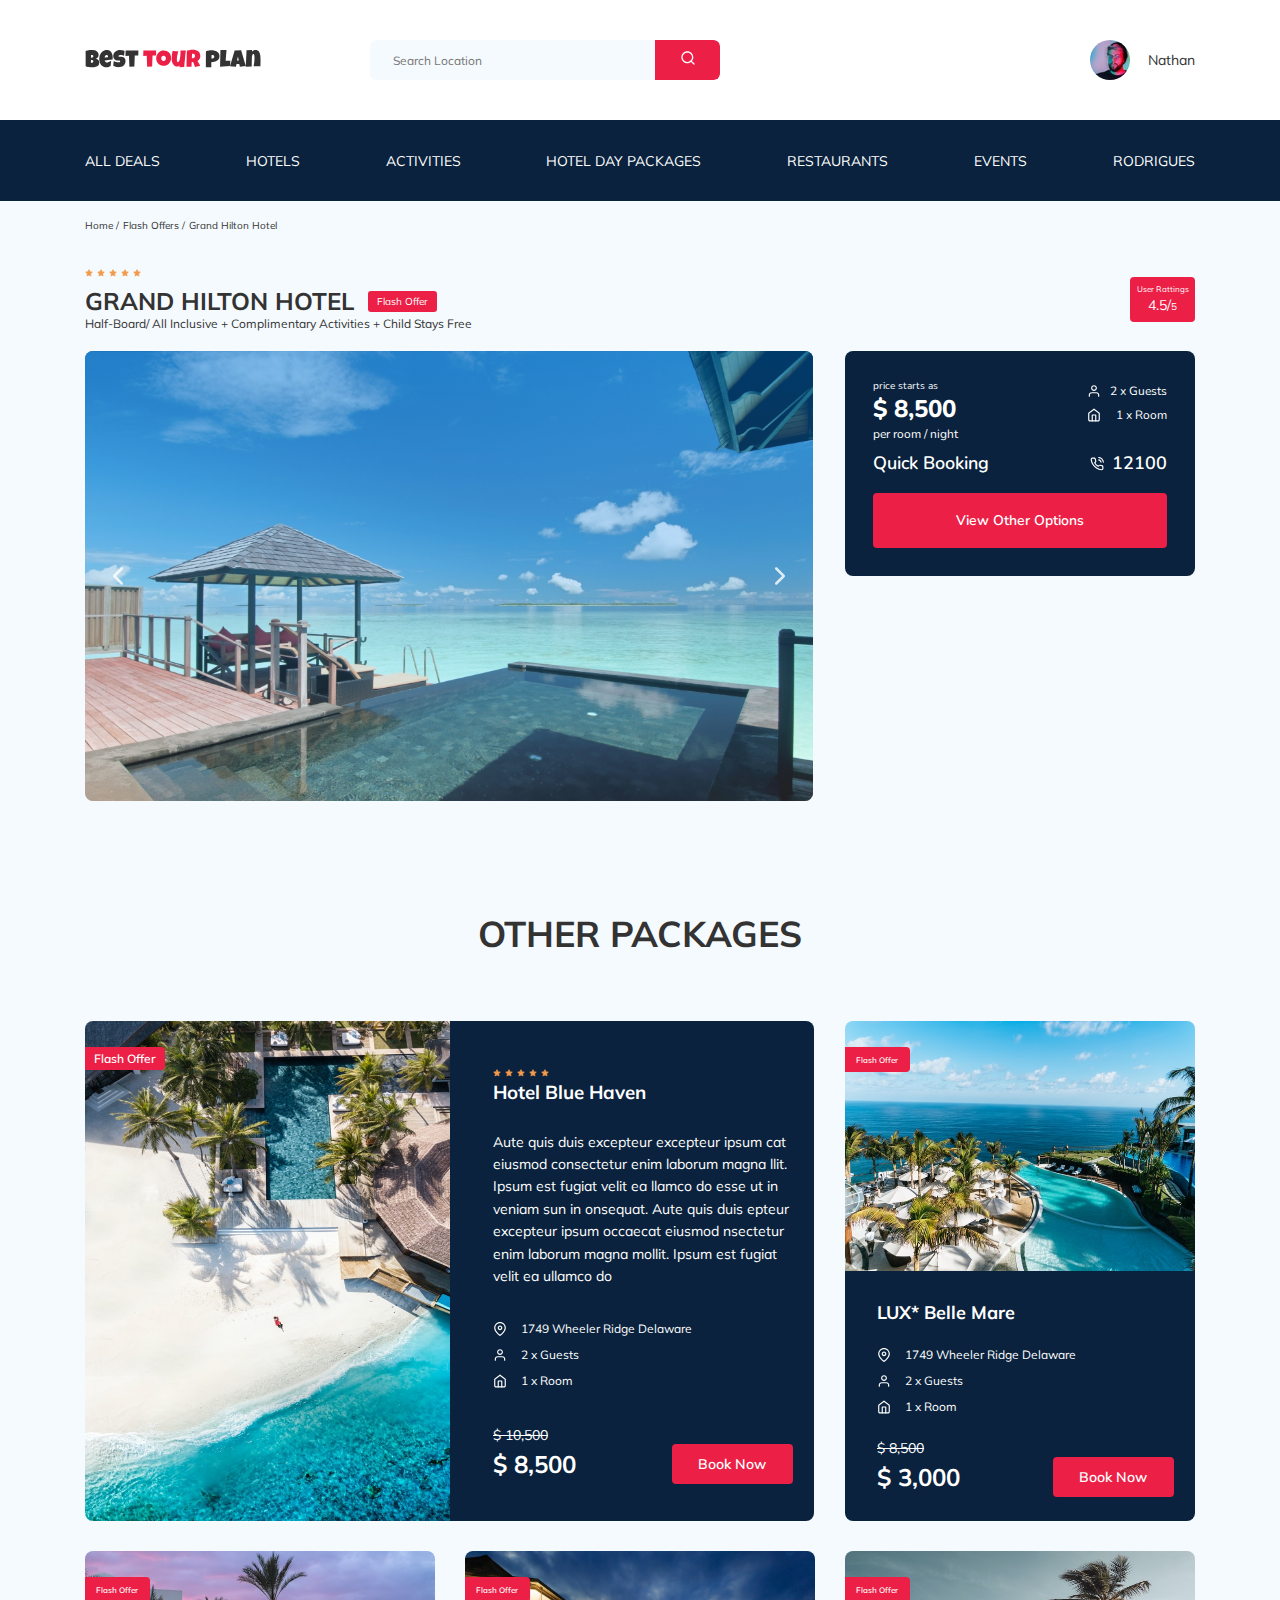
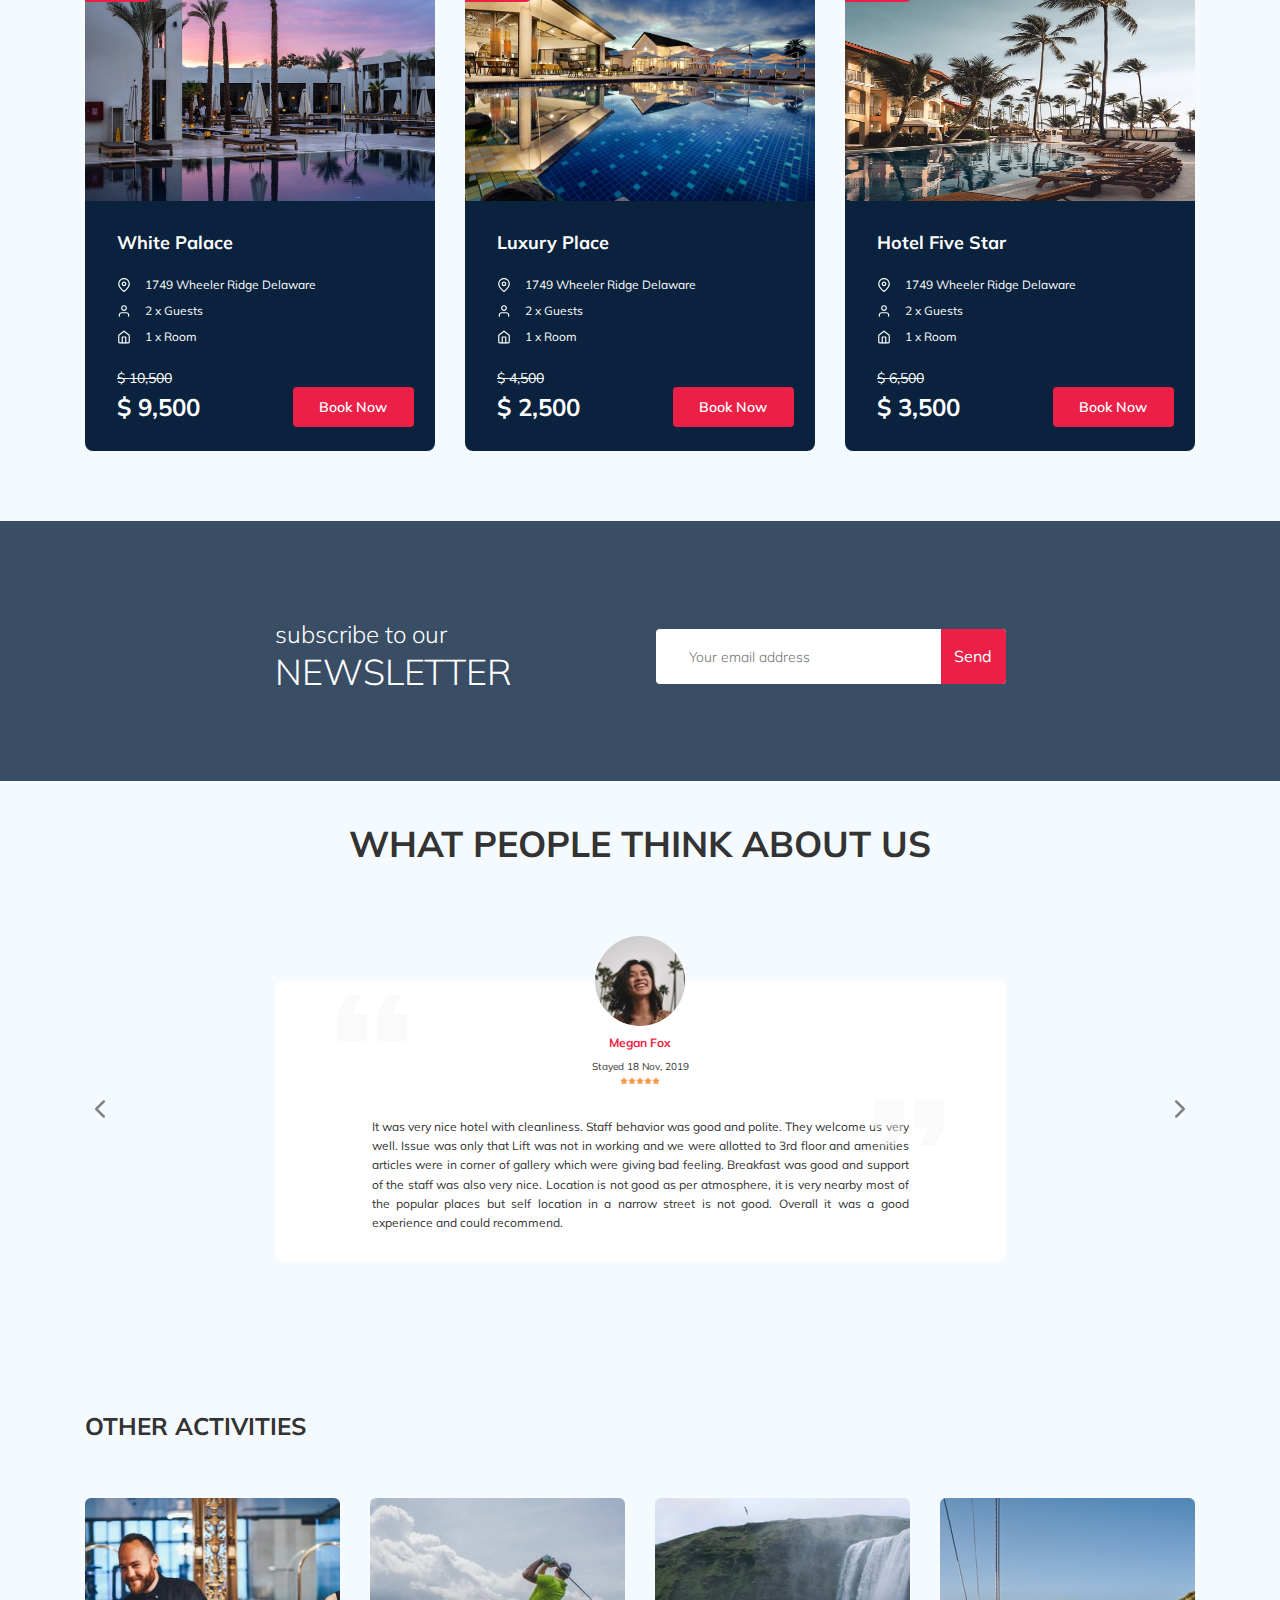
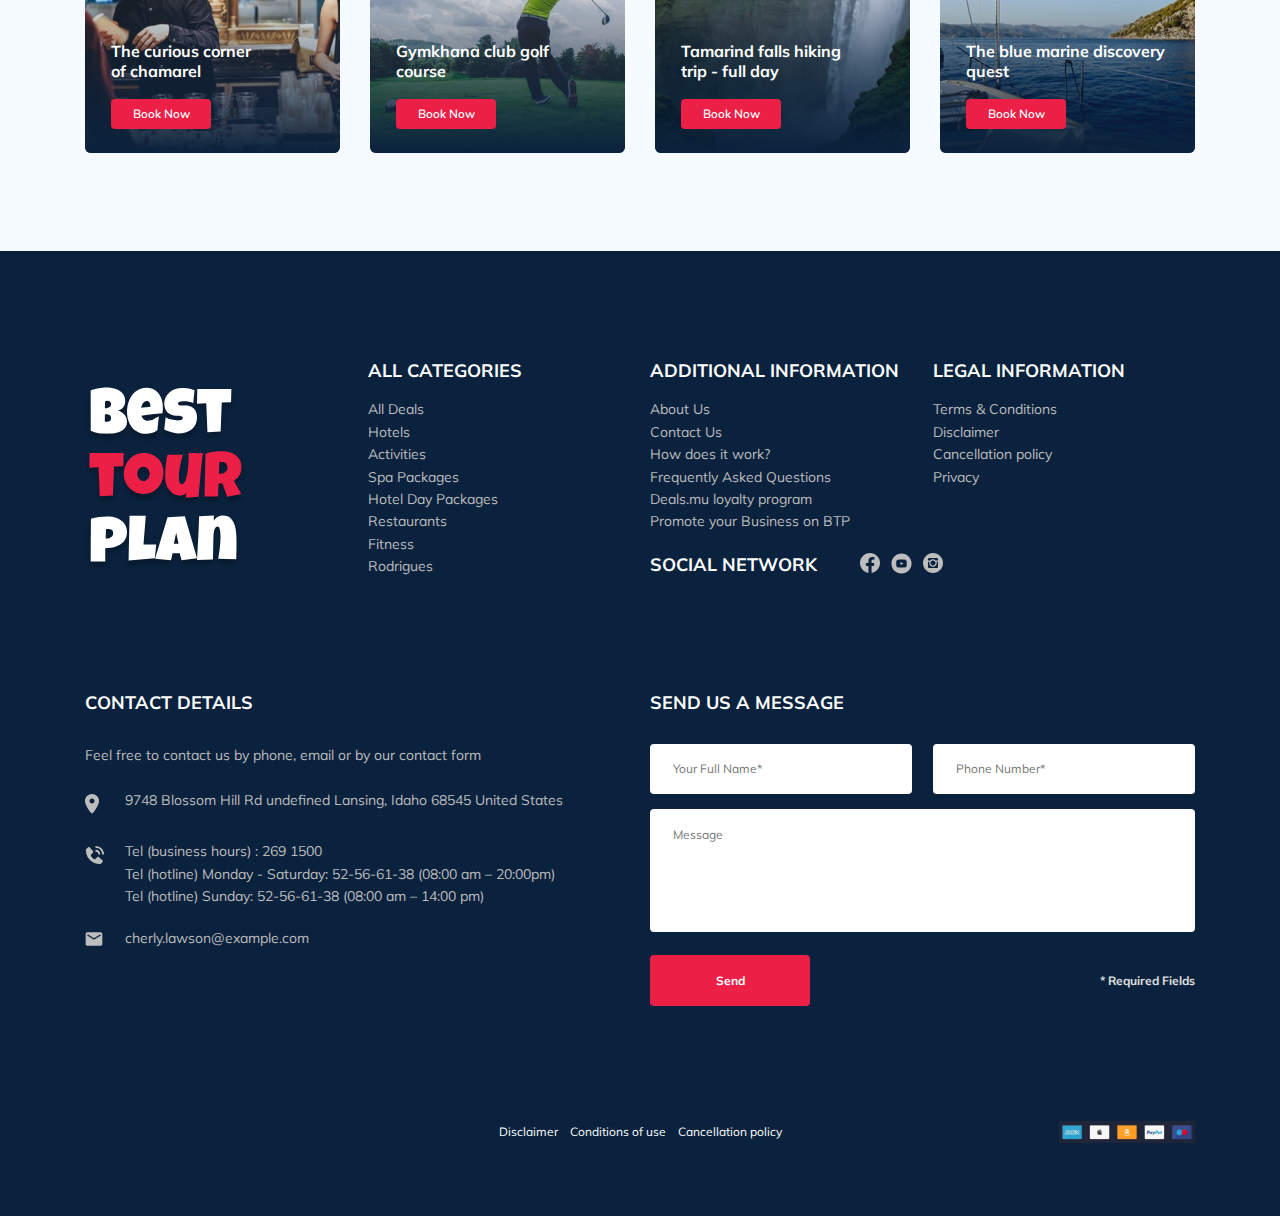
==== commit fbf9cbd6: "Create: validation form" ====
--- a/index.html
+++ b/index.html
@@ -28,12 +28,14 @@
 
           <form
             action="#"
-            class="search navbar__search navbar__search--mobile--hidden"
+            class="search navbar__search navbar__search--mobile--hidden form"
           >
             <input
               type="text"
               class="search__input"
               placeholder="Search Location"
+              name="text"
+              required
             />
             <button class="search__button" type="submit">
               <img src="img/search.svg" alt="Icon: search" />
@@ -82,12 +84,14 @@
             >
               <form
                 action="#"
-                class="search navbar__search navbar__search--mobile--visible"
+                class="search navbar__search navbar__search--mobile--visible form"
               >
                 <input
                   type="text"
                   class="search__input"
                   placeholder="Search Location"
+                  name="text"
+                  required
                 />
                 <button class="search__button" type="submit">
                   <img src="img/search.svg" alt="Icon: search" />
@@ -334,7 +338,9 @@
                 <div class="advisor-card-price">
                   <span class="advisor-card-price__descountPrice">$ 8,500</span>
                 </div>
-                <button class="advisor-card-btn">Book Now</button>
+                <button class="advisor-card-btn" data-toggle="modal">
+                  Book Now
+                </button>
               </div>
               <!-- /.advisor-card-button -->
             </div>
@@ -385,7 +391,9 @@
                 <div class="advisor-card-price">
                   <span class="advisor-card-price__descountPrice">$ 3,000</span>
                 </div>
-                <button class="advisor-card-btn">Book Now</button>
+                <button class="advisor-card-btn" data-toggle="modal">
+                  Book Now
+                </button>
               </div>
 
               <!-- /.advisor-card-button -->
@@ -436,7 +444,9 @@
                 <div class="advisor-card-price">
                   <span class="advisor-card-price__descountPrice">$ 9,500</span>
                 </div>
-                <button class="advisor-card-btn">Book Now</button>
+                <button class="advisor-card-btn" data-toggle="modal">
+                  Book Now
+                </button>
               </div>
               <!-- /.advisor-card-button -->
             </div>
@@ -486,7 +496,9 @@
                 <div class="advisor-card-price">
                   <span class="advisor-card-price__descountPrice">$ 2,500</span>
                 </div>
-                <button class="advisor-card-btn">Book Now</button>
+                <button class="advisor-card-btn" data-toggle="modal">
+                  Book Now
+                </button>
               </div>
               <!-- /.advisor-card-button -->
             </div>
@@ -536,7 +548,9 @@
                 <div class="advisor-card-price">
                   <span class="advisor-card-price__descountPrice">$ 3,500</span>
                 </div>
-                <button class="advisor-card-btn">Book Now</button>
+                <button class="advisor-card-btn" data-toggle="modal">
+                  Book Now
+                </button>
               </div>
               <!-- /.advisor-card-button -->
             </div>
@@ -562,13 +576,14 @@
         <form
           action="send.php"
           method="POST"
-          class="subscribe newsletter__subscribe"
+          class="subscribe newsletter__subscribe form"
         >
           <input
-            type="text"
-            class="subscribe__input"
+            type="email"
+            class="input subscribe__input"
             placeholder="Your email address"
             name="email"
+            required
           />
           <button class="subscribe__button" type="submit">Send</button>
         </form>
@@ -743,7 +758,7 @@
               class="card__image"
             />
             <h3 class="card__title">The curious corner<br />of chamarel</h3>
-            <button class="card__button">Book Now</button>
+            <button class="card__button" data-toggle="modal">Book Now</button>
           </div>
           <!-- /.card -->
           <div class="card activities__card">
@@ -753,7 +768,7 @@
               class="card__image"
             />
             <h3 class="card__title">Gymkhana club golf course</h3>
-            <button class="card__button">Book Now</button>
+            <button class="card__button" data-toggle="modal">Book Now</button>
           </div>
           <!-- /.card -->
           <div class="card activities__card">
@@ -766,7 +781,7 @@
               Tamarind falls hiking <br />
               trip - full day
             </h3>
-            <button class="card__button">Book Now</button>
+            <button class="card__button" data-toggle="modal">Book Now</button>
           </div>
           <!-- /.card -->
           <div class="card activities__card">
@@ -777,7 +792,7 @@
               class="card__image"
             />
             <h3 class="card__title">The blue marine discovery quest</h3>
-            <button class="card__button">Book Now</button>
+            <button class="card__button" data-toggle="modal">Book Now</button>
           </div>
           <!-- /.card -->
         </div>
@@ -914,7 +929,7 @@
                   <div class="footer__number-wrapper">
                     <div>
                       Tel (business hours) :
-                      <a class="footer__phones" href="tel:269 1500">269 1500</a>
+                      <a class="footer__phones" href="tel:2691500">269 1500</a>
                     </div>
                     <div>
                       Tel (hotline) Monday - Saturday:
@@ -953,19 +968,26 @@
               <h3 class="footer__title footer__title--mb-3">
                 Send us a message
               </h3>
-              <form action="send.php" method="POST" class="form">
-                <input
-                  type="text"
-                  class="input footer__input"
-                  placeholder="Your Full Name*"
-                  name="name"
-                />
-                <input
-                  type="text"
-                  class="input footer__input"
-                  placeholder="Phone Number*"
-                  name="phone"
-                />
+              <form action="send.php" method="POST" class="footer__form form">
+                <div class="footer__input-group">
+                  <input
+                    type="text"
+                    class="input footer__input"
+                    placeholder="Your Full Name*"
+                    name="name"
+                    required
+                    minlength="2"
+                  />
+                </div>
+                <div class="footer__input-group">
+                  <input
+                    type="tel"
+                    class="input footer__input"
+                    placeholder="Phone Number*"
+                    name="phone"
+                    required
+                  />
+                </div>
                 <textarea
                   cols="30"
                   rows="10"
@@ -973,10 +995,12 @@
                   placeholder="Message"
                   name="message"
                 ></textarea>
-                <button class="button footer__button" type="submit">
-                  Send
-                </button>
-                <span class="footer__info">* Required Fields</span>
+                <div class="footer__infoButton">
+                  <button class="button footer__button" type="submit">
+                    Send
+                  </button>
+                  <span class="footer__info">* Required Fields</span>
+                </div>
               </form>
             </div>
             <!-- /.footer__contact-form -->
@@ -1008,30 +1032,41 @@
             <img src="img/close.svg" alt="Icon: close" />
           </a>
           <h3 class="modal__title modal__title--mb-3">Booking</h3>
-          <form class="form">
+          <form action="send.php" method="POST" class="modal__form form">
             <input
               type="text"
               class="input modal__input"
               placeholder="Your Full Name*"
+              name="name"
+              required
+              minlength="2"
             />
             <input
-              type="text"
+              type="tel"
               class="input modal__input"
               placeholder="Phone Number*"
+              required
+              name="phone"
+              minlength="2"
             />
             <input
-              type="text"
+              type="email"
               class="input modal__input"
               placeholder="Email*"
+              name="email"
+              required
             />
             <textarea
               cols="30"
               rows="10"
               class="message modal__message"
               placeholder="Message"
+              name="message"
             ></textarea>
-            <button class="button modal__button" type="submit">Send</button>
-            <span class="modal__info">* Required Fields</span>
+            <div class="modal__infoButton">
+              <button class="button modal__button" type="submit">Send</button>
+              <span class="modal__info">* Required Fields</span>
+            </div>
           </form>
         </div>
         <!-- /.modal__dialog -->
@@ -1040,8 +1075,10 @@
     </section>
     <script src="js/jquery-3.6.0.min.js"></script>
     <script src="js/swiper-bundle.min.js"></script>
+    <script src="https://ajax.googleapis.com/ajax/libs/jquery/3.2.1/jquery.min.js"></script>
+    <script src="js/jquery.validate.min.js"></script>
+    <script src="js/parallax.min.js"></script>
+    <script src="js/jquery.mask.min.js"></script>
     <script src="js/main.js"></script>
-    <script src="https://ajax.googleapis.com/ajax/libs/jquery/3.2.1/jquery.min.js"></script>
-    <script src="js/parallax.min.js"></script>
   </body>
 </html>
--- a/css/style.css
+++ b/css/style.css
@@ -71,6 +71,13 @@
           justify-content: space-between;
   -ms-flex-wrap: wrap;
       flex-wrap: wrap;
+}
+
+.form label.invalid {
+  position: absolute;
+  font-size: 14px;
+  color: #EC1F46;
+  font-weight: bold;
 }
 
 /*! normalize.css v8.0.1 | MIT License | github.com/necolas/normalize.css */
@@ -441,6 +448,12 @@
 .navbar__search {
   margin-right: auto;
   margin-left: 108px;
+  border-radius: 6px;
+}
+
+.navbar__search #text-error {
+  top: 21px;
+  right: 70px;
 }
 
 .navbar-bottom {
@@ -485,7 +498,6 @@
   display: flex;
   position: relative;
   overflow: hidden;
-  border-radius: 6px;
   height: 40px;
 }
 
@@ -500,6 +512,7 @@
   line-height: 15px;
   color: #333333;
   outline: none;
+  border-radius: 6px 0 0 6px;
 }
 
 .search__button {
@@ -511,6 +524,7 @@
   border: none;
   background-color: #EC1F46;
   outline: none;
+  border-radius: 0 6px 6px 0;
 }
 
 .user {
@@ -566,7 +580,7 @@
 }
 
 .hotel {
-  padding-top: 23px;
+  padding-top: 17px;
   padding-bottom: 70px;
 }
 
@@ -594,7 +608,7 @@
 }
 
 .hotel-info__description {
-  margin: 5px 0;
+  margin: 0;
 }
 
 .hotel-name {
@@ -1159,7 +1173,11 @@
   width: 350px;
   height: 55px;
   border-radius: 4px;
-  overflow: hidden;
+}
+
+.subscribe #email-error {
+  top: 38px;
+  right: 69px;
 }
 
 .subscribe__input {
@@ -1174,7 +1192,7 @@
   font-size: 14px;
   line-height: 18px;
   outline: none;
-  type: su;
+  type: submit;
 }
 
 .subscribe__button {
@@ -1190,6 +1208,7 @@
   text-overflow: ellipsis;
   white-space: nowrap;
   outline: none;
+  border-radius: 0 4px 4px 0;
 }
 
 .reviews {
@@ -1516,6 +1535,7 @@
           justify-content: space-between;
   -ms-flex-wrap: wrap;
       flex-wrap: wrap;
+  position: relative;
 }
 
 .footer__ul {
@@ -1580,6 +1600,10 @@
 }
 
 .footer__input {
+  width: 100%;
+}
+
+.footer__input-group {
   margin-bottom: 15px;
   -ms-flex-preferred-size: 48%;
       flex-basis: 48%;
@@ -1589,6 +1613,16 @@
   font-size: 12px;
   line-height: 15px;
   color: #0A223D;
+}
+
+.footer__input-group #name-error {
+  top: 34px;
+  right: 288px;
+}
+
+.footer__input-group #phone-error {
+  top: 34px;
+  right: 5px;
 }
 
 .footer__message {
@@ -1662,6 +1696,19 @@
 
 .footer__phones {
   white-space: nowrap;
+}
+
+.footer__infoButton {
+  width: 100%;
+  display: -webkit-box;
+  display: -ms-flexbox;
+  display: flex;
+  -webkit-box-pack: justify;
+      -ms-flex-pack: justify;
+          justify-content: space-between;
+  -webkit-box-align: center;
+      -ms-flex-align: center;
+          align-items: center;
 }
 
 .modal__overlay {
@@ -1727,18 +1774,34 @@
 
 .modal__input {
   width: 100%;
-  margin-bottom: 15px;
+  margin-top: 15px;
+  font-style: normal;
+  font-weight: normal;
+  font-size: 12px;
+  line-height: 15px;
+  color: #BDBDBD;
+  outline: none;
 }
 
 .modal__message {
+  font-style: normal;
+  font-weight: normal;
+  font-size: 12px;
+  line-height: 15px;
   width: 100%;
   max-height: 123px;
-  margin-bottom: 15px;
+  margin-top: 15px;
+  color: #BDBDBD;
+  resize: none;
+  outline: none;
+}
+
+.modal__infoButton {
+  margin-top: 15px;
 }
 
 .modal__button {
   min-width: 160px;
-  min-height: 50px;
 }
 
 .modal__info {
@@ -1749,6 +1812,34 @@
   color: #E0E0E0;
 }
 
+.modal__infoButton {
+  display: -webkit-box;
+  display: -ms-flexbox;
+  display: flex;
+  -webkit-box-pack: justify;
+      -ms-flex-pack: justify;
+          justify-content: space-between;
+  -webkit-box-align: center;
+      -ms-flex-align: center;
+          align-items: center;
+  width: 100%;
+}
+
+.modal__form #name-error {
+  top: 117px;
+  right: 95px;
+}
+
+.modal__form #phone-error {
+  top: 182px;
+  right: 94px;
+}
+
+.modal__form #email-error {
+  top: 247px;
+  right: 97px;
+}
+
 .thankyou {
   padding-top: 20px;
   padding-bottom: 30px;
@@ -1766,6 +1857,7 @@
 }
 
 .thankyou__button {
+  padding: 0;
   width: 120px;
   min-height: 35px;
   font-weight: 600;
@@ -1799,7 +1891,7 @@
     width: 230px;
     height: 230px;
   }
-  .footer__input {
+  .footer__input-group {
     -ms-flex-preferred-size: 100%;
         flex-basis: 100%;
   }
@@ -1904,9 +1996,12 @@
         grid-template-columns: repeat(6, 1fr);
     grid-row-gap: 38px;
   }
-  .footer__input {
-    -ms-flex-preferred-size: 49%;
-        flex-basis: 49%;
+  .footer__input-group {
+    -ms-flex-preferred-size: 48%;
+        flex-basis: 48%;
+  }
+  .footer__input-group #name-error {
+    right: 306px;
   }
   .footer__logo {
     -ms-grid-row: 1;
@@ -1974,6 +2069,10 @@
     top: 0;
     right: 0;
     z-index: 99;
+  }
+  .navbar__search #text-error {
+    font-size: 12px;
+    top: 26px;
   }
   .navbar__user--mobile--hidden, .navbar__search--mobile--hidden {
     display: none;
@@ -2227,9 +2326,17 @@
     -ms-grid-rows: 1fr;
         grid-template-rows: 1fr;
   }
-  .footer__input {
+  .footer__input-group {
     -ms-flex-preferred-size: 100%;
         flex-basis: 100%;
+  }
+  .footer__input-group #name-error {
+    top: 33px;
+    right: 5px;
+  }
+  .footer__input-group #phone-error {
+    top: 97px;
+    right: 5px;
   }
 }
 
@@ -2361,10 +2468,16 @@
   .modal__dialog--visible {
     padding: 15px 60px;
     min-width: 400px;
+    overflow-y: scroll;
   }
   .modal__button {
+    padding-top: 10px;
+    padding-bottom: 10px;
     width: 100%;
-    margin-bottom: 10px;
+    max-height: 40px;
+    -webkit-box-ordinal-group: 3;
+        -ms-flex-order: 2;
+            order: 2;
   }
   .modal__title {
     font-size: 16px;
@@ -2375,9 +2488,43 @@
   }
   .modal__message {
     font-size: 12px;
+    margin-bottom: 10px;
   }
   .modal__info {
     font-size: 10px;
+    -webkit-box-ordinal-group: 2;
+        -ms-flex-order: 1;
+            order: 1;
+    margin-bottom: 12px;
+  }
+  .modal__infoButton {
+    -ms-flex-wrap: wrap;
+        flex-wrap: wrap;
+    width: 100%;
+  }
+  .modal__form #name-error {
+    font-size: 12px;
+    top: 91px;
+    right: 67px;
+  }
+  .modal__form #phone-error {
+    font-size: 12px;
+    top: 146px;
+    right: 67px;
+  }
+  .modal__form #email-error {
+    font-size: 12px;
+    top: 201px;
+    right: 67px;
+  }
+  .footer__input-group #name-error {
+    font-size: 12px;
+  }
+  .footer__input-group #phone-error {
+    font-size: 12px;
+  }
+  .subscribe #email-error {
+    font-size: 12px;
   }
 }
 
@@ -2504,12 +2651,31 @@
             justify-content: space-between;
   }
   .modal__dialog--visible {
-    padding: 15px 50px 10px 30px;
+    padding: 15px 40px 15px 40px;
     max-width: 340px;
     min-width: 315px;
   }
   .modal__input {
     font-size: 10px;
   }
+  .modal__form #name-error {
+    top: 93px;
+    right: 47px;
+  }
+  .modal__form #phone-error {
+    top: 148px;
+    right: 47px;
+  }
+  .modal__form #email-error {
+    top: 203px;
+    right: 46px;
+  }
+}
+
+@media (max-height: 527px) {
+  .modal__dialog--visible {
+    overflow-y: auto;
+    max-height: 95vh;
+  }
 }
 /*# sourceMappingURL=style.css.map */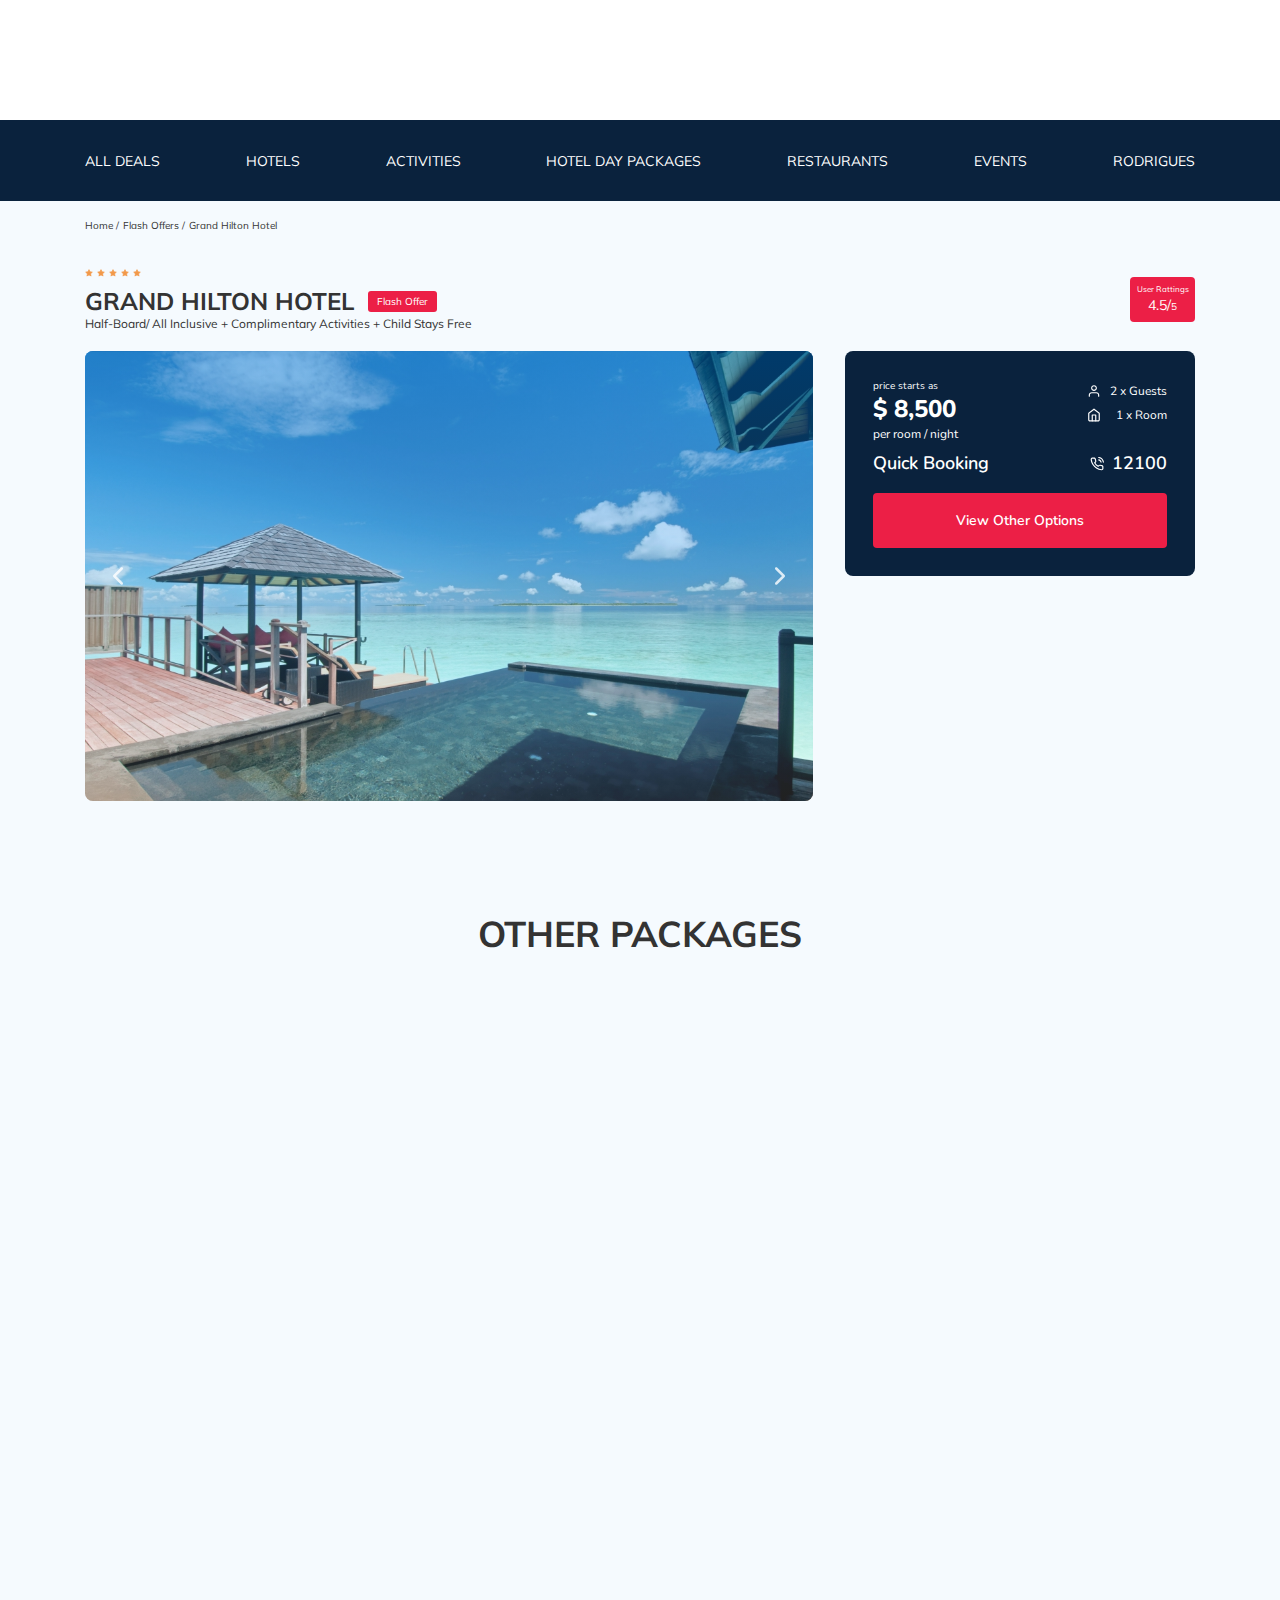
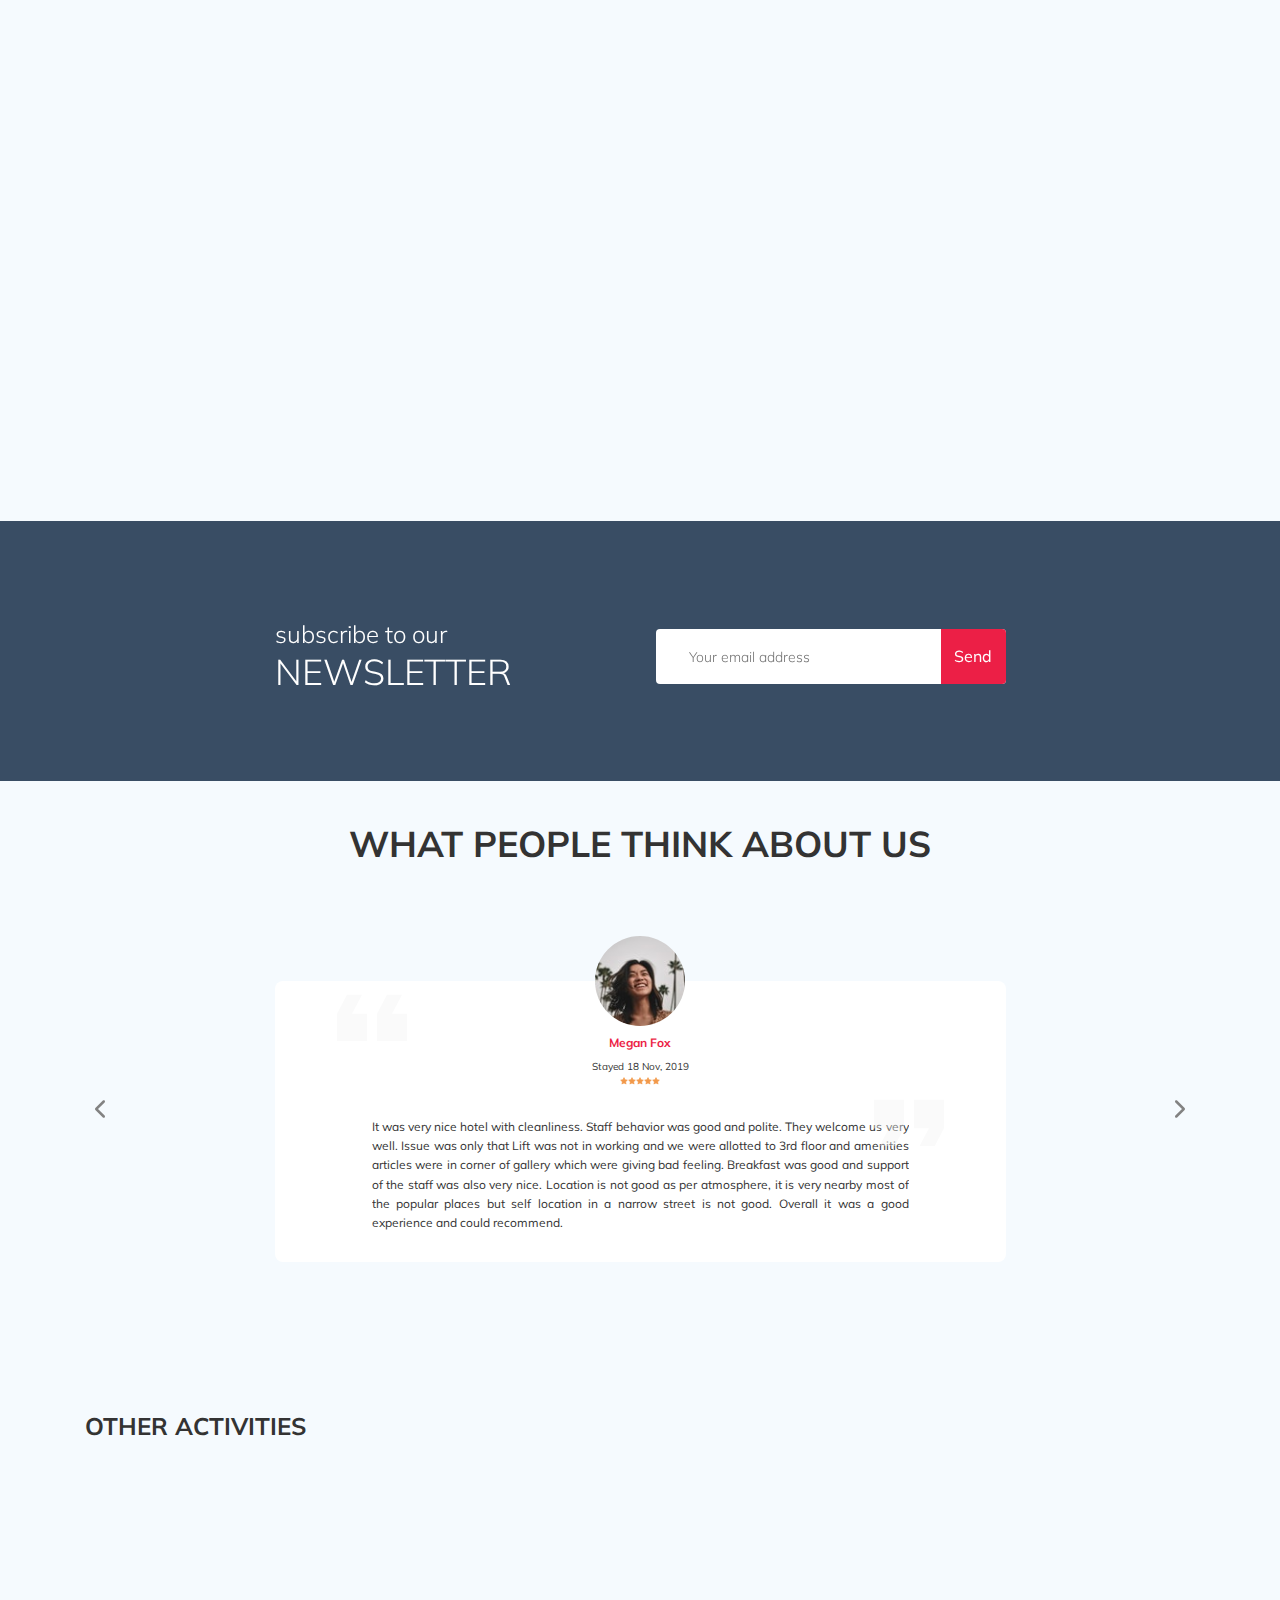
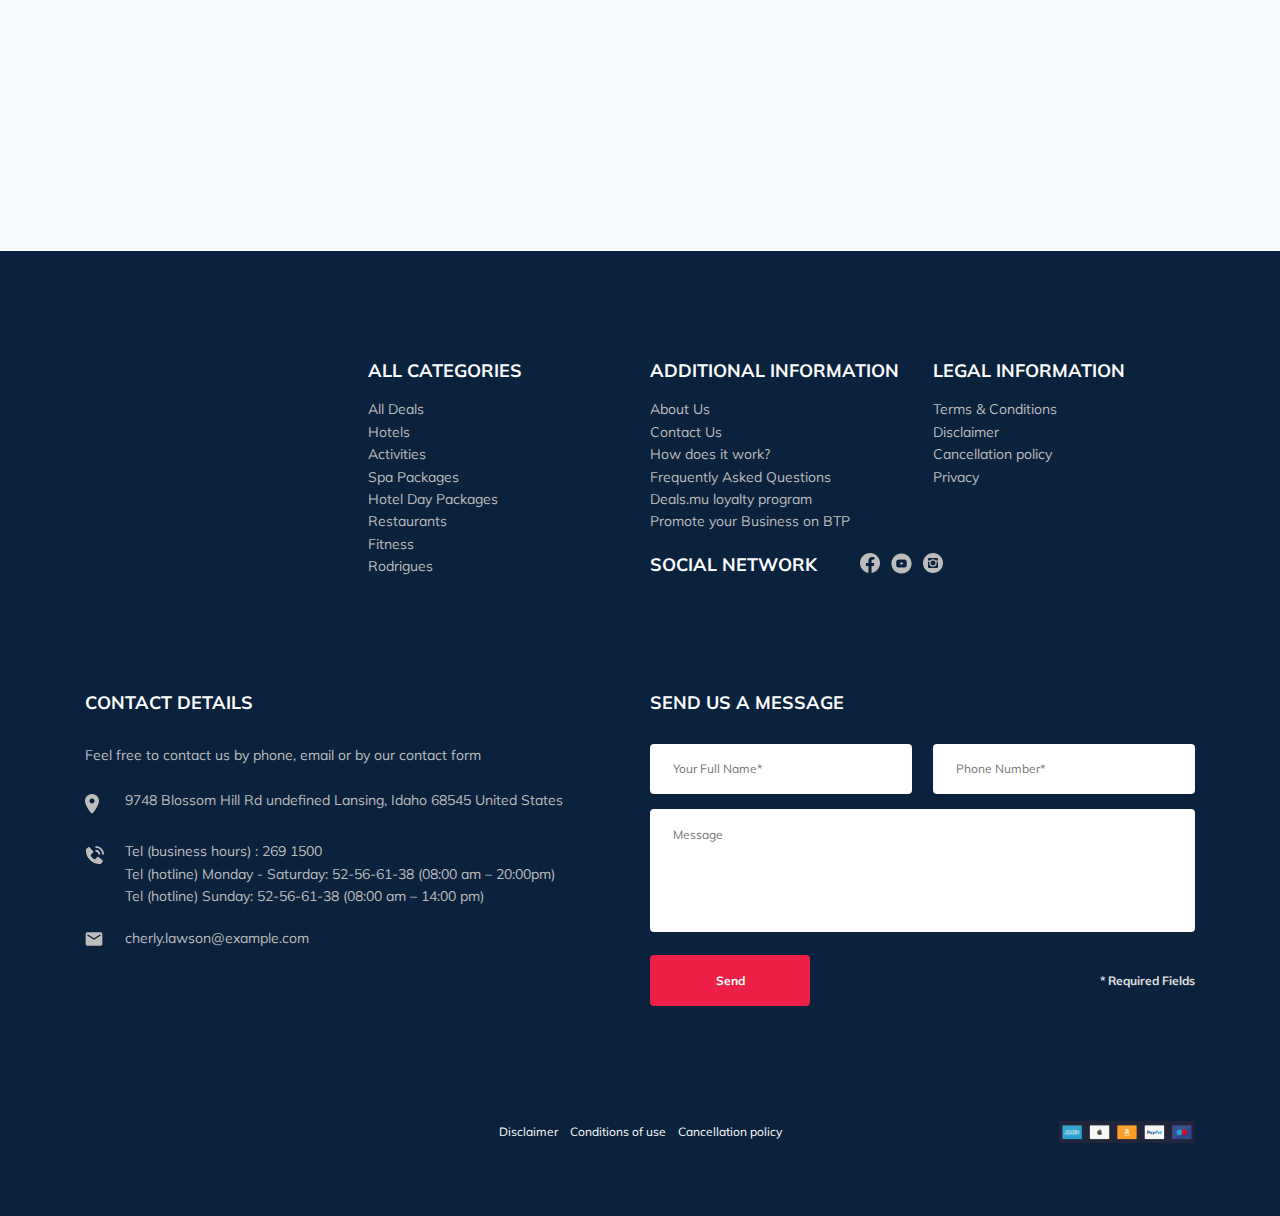
==== commit d6058e95: "create: animation css" ====
--- a/index.html
+++ b/index.html
@@ -11,6 +11,7 @@
       rel="stylesheet"
     />
     <link rel="stylesheet" href="css/swiper-bundle.min.css" />
+    <link rel="stylesheet" href="css/aos.css">
     <link rel="stylesheet" href="css/style.css" />
     <script src="https://api-maps.yandex.ru/2.1/?apikey=dd6820b2-80de-408b-9d1f-33489125eec4&lang=ru_RU"></script>
   </head>
@@ -18,7 +19,7 @@
     <header class="navbar navbar--mobile-fixed">
       <div class="container">
         <div class="navbar-top">
-          <a href="#" class="logo">
+          <a href="#" class="logo" data-aos="fade-right" data-aos-delay="100">
             <img
               src="img/horizontal-logo.svg"
               alt="Logo: Best Tour Plan"
@@ -27,6 +28,8 @@
           </a>
 
           <form
+          data-aos="fade-right"
+          data-aos-delay="200"
             action="#"
             class="search navbar__search navbar__search--mobile--hidden form"
           >
@@ -42,7 +45,7 @@
             </button>
           </form>
 
-          <a href="#" class="user navbar__user navbar__user--mobile--hidden">
+          <a href="#" class="user navbar__user navbar__user--mobile--hidden" data-aos="fade-right" data-aos-delay="300">
             <img
               src="img/user-avatar.jpg"
               alt="Avatar: Nathan"
@@ -280,7 +283,7 @@
       <div class="container">
         <h2 class="otherPackages__title">Other Packages</h2>
         <div class="otherPackages-wrapper">
-          <div class="tripAdvisor-card-wide trip-1">
+          <div class="tripAdvisor-card-wide trip-1"data-aos="fade-right">
             <div class="advisor-card-image-wide">
               <img
                 src="img/advisor-image-1.jpg"
@@ -347,7 +350,8 @@
           </div>
           <!-- /.tripAdvisor-card 1-->
 
-          <div class="tripAdvisor-card trip-2">
+          <div class="tripAdvisor-card trip-2" data-aos="fade-left"
+          data-aos-delay="500">
             <div class="advisor-card-image">
               <img
                 src="img/advisor-image-2.jpg"
@@ -400,7 +404,8 @@
             </div>
           </div>
           <!-- /.tripAdvisor-card 2 -->
-          <div class="tripAdvisor-card trip-3">
+          <div class="tripAdvisor-card trip-3" data-aos="fade-up"
+     data-aos-duration="3000">
             <div class="advisor-card-image">
               <img
                 src="img/advisor-image-3.jpg"
@@ -452,7 +457,8 @@
             </div>
           </div>
           <!-- /.tripAdvisor-card 3 -->
-          <div class="tripAdvisor-card trip-4">
+          <div class="tripAdvisor-card trip-4" data-aos="fade-up"
+     data-aos-duration="3000">
             <div class="advisor-card-image">
               <img
                 src="img/advisor-image-4.jpg"
@@ -504,7 +510,8 @@
             </div>
           </div>
           <!-- /.tripAdvisor-card 4 -->
-          <div class="tripAdvisor-card trip-5">
+          <div class="tripAdvisor-card trip-5" data-aos="fade-up"
+     data-aos-duration="3000">
             <div class="advisor-card-image">
               <img
                 src="img/advisor-image-5.jpg"
@@ -751,7 +758,7 @@
       <div class="container">
         <h2 class="activities__title">Other Activities</h2>
         <div class="activities-wrapper">
-          <div class="card activities__card">
+          <div class="card activities__card" data-aos="fade-up" data-aos-delay="100">
             <img
               src="img/activity-1.jpg"
               alt="The curious corner of chamarel"
@@ -761,7 +768,7 @@
             <button class="card__button" data-toggle="modal">Book Now</button>
           </div>
           <!-- /.card -->
-          <div class="card activities__card">
+          <div class="card activities__card" data-aos="fade-up" data-aos-delay="300">
             <img
               src="img/activity-2.jpg"
               alt="Gymkhana club golf course"
@@ -771,7 +778,7 @@
             <button class="card__button" data-toggle="modal">Book Now</button>
           </div>
           <!-- /.card -->
-          <div class="card activities__card">
+          <div class="card activities__card" data-aos="fade-up" data-aos-delay="500">
             <img
               src="img/activity-3.jpg"
               alt="Tamarind falls hiking trip - full day"
@@ -784,7 +791,7 @@
             <button class="card__button" data-toggle="modal">Book Now</button>
           </div>
           <!-- /.card -->
-          <div class="card activities__card">
+          <div class="card activities__card" data-aos="fade-up" data-aos-delay="700">
             <img
               src="img/activity-4.jpg"
               alt="The blue marine discovery
@@ -805,7 +812,7 @@
       <footer class="footer">
         <div class="container">
           <div class="footer-wrapper">
-            <a href="index.html" class="logo footer__logo">
+            <a href="index.html" class="logo footer__logo" data-aos="flip-right" data-aos-duration="3000">
               <img src="img/vertical-logo.svg" alt="Logo: Best Tour Plan" />
             </a>
             <div class="footer__list footer__categories">
@@ -1079,6 +1086,7 @@
     <script src="js/jquery.validate.min.js"></script>
     <script src="js/parallax.min.js"></script>
     <script src="js/jquery.mask.min.js"></script>
+    <script src="js/aos.js"></script>
     <script src="js/main.js"></script>
   </body>
 </html>
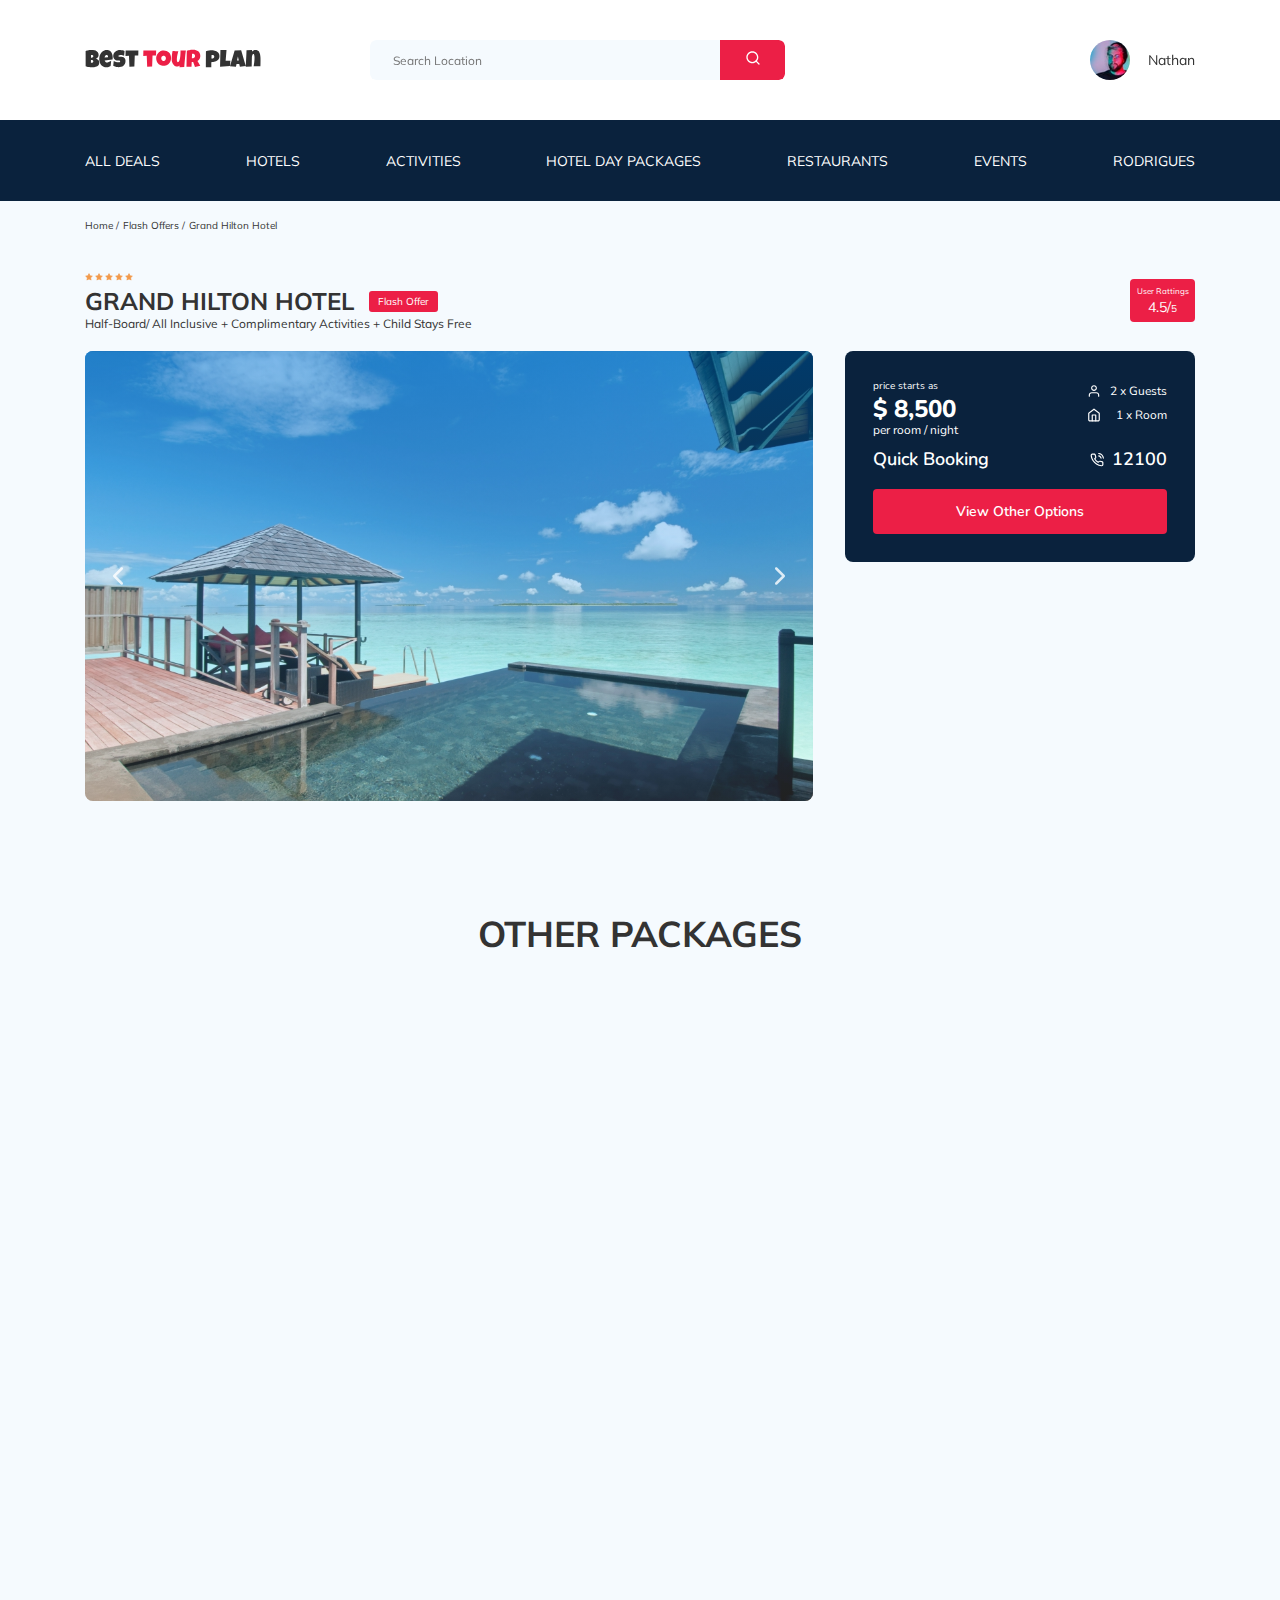
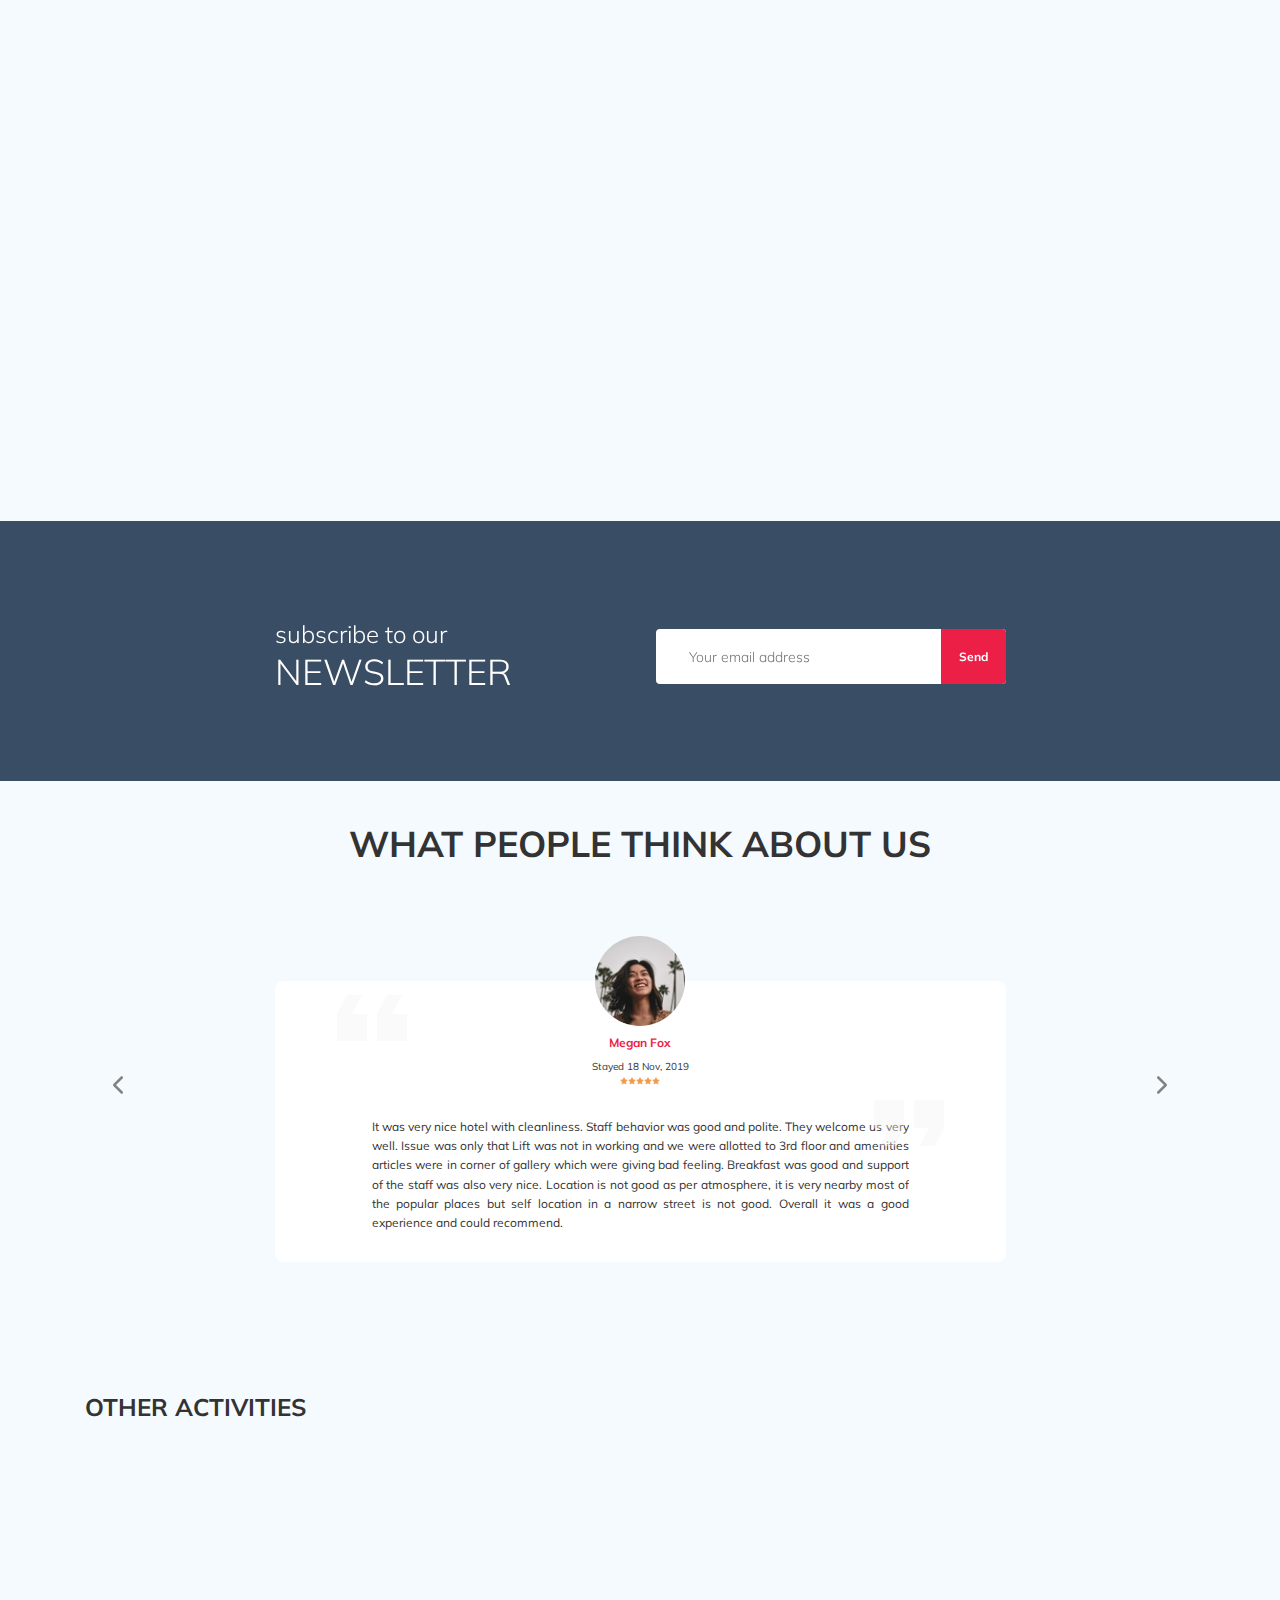
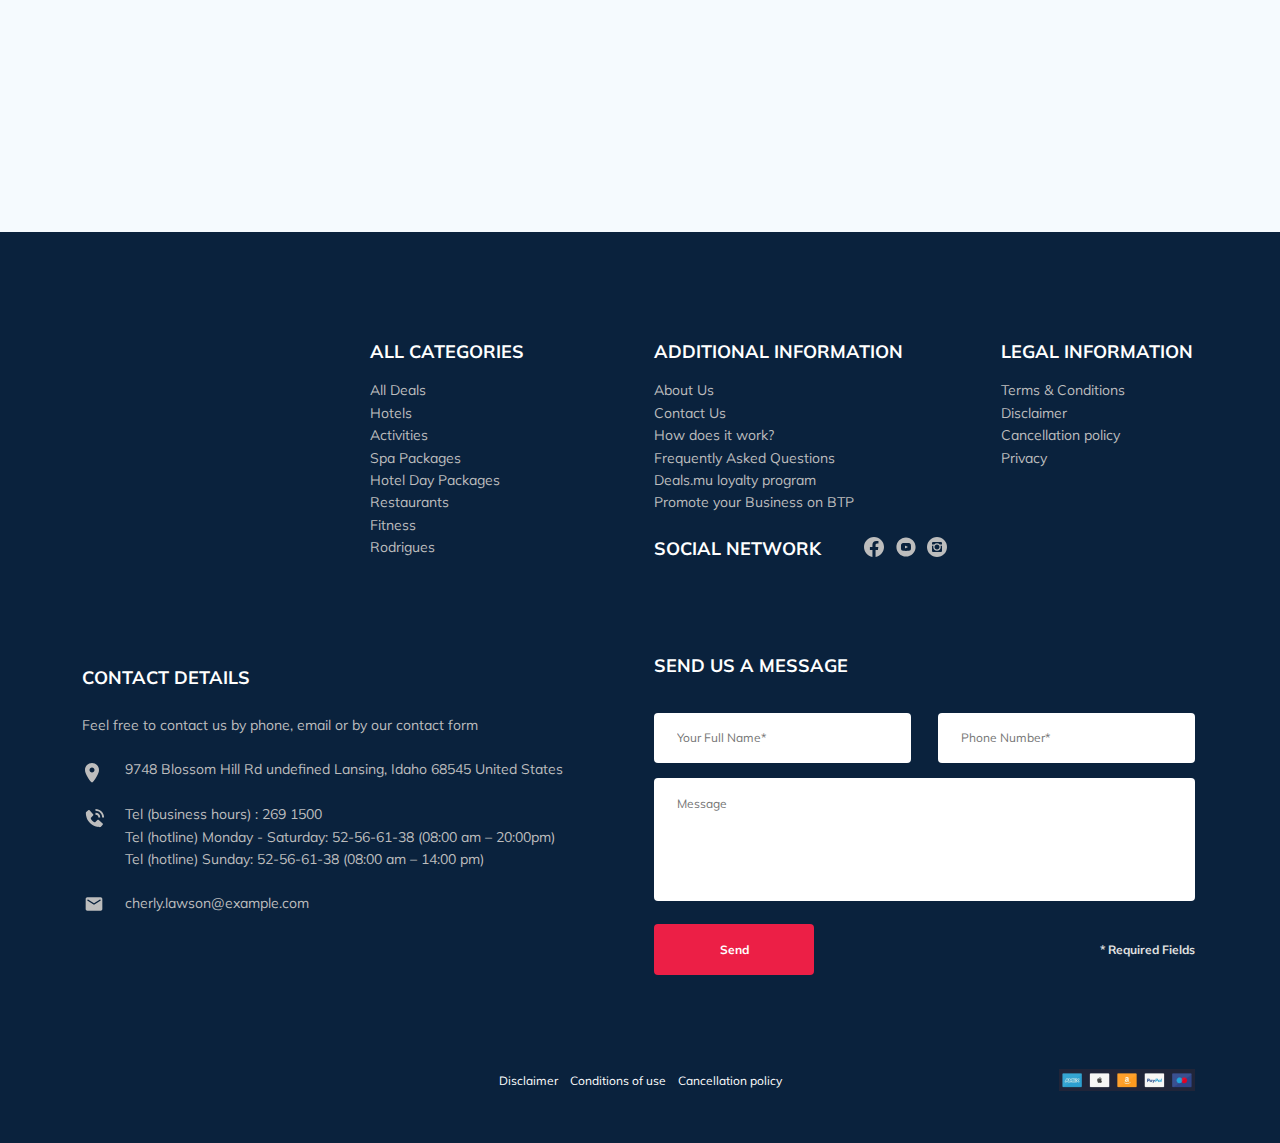
==== commit 7bb52121: "create: hover & focus effect & pixel perfect" ====
--- a/index.html
+++ b/index.html
@@ -5,15 +5,16 @@
     <meta http-equiv="X-UA-Compatible" content="IE=edge" />
     <meta name="viewport" content="width=device-width, initial-scale=1.0" />
     <title>Best Tour Plan - Hotel Booking</title>
+    <link rel="shortcut icon" href="favicon.ico" type="image/x-icon" />
+    <link rel="icon" href="favicon.ico" type="image/x-icon" />
     <link rel="preconnect" href="https://fonts.gstatic.com" />
     <link
       href="https://fonts.googleapis.com/css2?family=Mulish:wght@400;700&family=Nunito:wght@400;600;700;800&display=swap"
       rel="stylesheet"
     />
     <link rel="stylesheet" href="css/swiper-bundle.min.css" />
-    <link rel="stylesheet" href="css/aos.css">
+    <link rel="stylesheet" href="css/aos.css" />
     <link rel="stylesheet" href="css/style.css" />
-    <script src="https://api-maps.yandex.ru/2.1/?apikey=dd6820b2-80de-408b-9d1f-33489125eec4&lang=ru_RU"></script>
   </head>
   <body>
     <header class="navbar navbar--mobile-fixed">
@@ -28,8 +29,8 @@
           </a>
 
           <form
-          data-aos="fade-right"
-          data-aos-delay="200"
+            data-aos="fade-right"
+            data-aos-delay="200"
             action="#"
             class="search navbar__search navbar__search--mobile--hidden form"
           >
@@ -45,7 +46,12 @@
             </button>
           </form>
 
-          <a href="#" class="user navbar__user navbar__user--mobile--hidden" data-aos="fade-right" data-aos-delay="300">
+          <a
+            href="#"
+            class="user navbar__user navbar__user--mobile--hidden"
+            data-aos="fade-right"
+            data-aos-delay="300"
+          >
             <img
               src="img/user-avatar.jpg"
               alt="Avatar: Nathan"
@@ -151,11 +157,11 @@
           <div class="hotel-info__text">
             <div class="hotel-wrapper">
               <div class="stars">
-                <img src="img/star.svg" alt="star" />
-                <img src="img/star.svg" alt="star" />
-                <img src="img/star.svg" alt="star" />
-                <img src="img/star.svg" alt="star" />
-                <img src="img/star.svg" alt="star" />
+                <img src="img/star.svg" class="star-image" alt="star" />
+                <img src="img/star.svg" class="star-image" alt="star" />
+                <img src="img/star.svg" class="star-image" alt="star" />
+                <img src="img/star.svg" class="star-image" alt="star" />
+                <img src="img/star.svg" class="star-image" alt="star" />
               </div>
               <h1 class="hotel-name hotel-info__name">grand hilton hotel</h1>
               <span class="offer hotel-info__offer">Flash Offer</span>
@@ -270,7 +276,16 @@
               <!-- /.button booking__button -->
             </div>
             <!-- /.booking -->
-            <div id="map"></div>
+            <div class="map">
+              <iframe
+                src="https://www.google.com/maps/embed?pb=!1m18!1m12!1m3!1d3952.041314064911!2d98.29267083251484!3d7.890746780694847!2m3!1f0!2f0!3f0!3m2!1i1024!2i768!4f13.1!3m3!1m2!1s0x30503b7bfcd9f903%3A0xf7065fac1e3d7c48!2sDoubleTree%20by%20Hilton%20Phuket%20Banthai%20Resort!5e0!3m2!1sru!2sru!4v1615314310176!5m2!1sru!2sru"
+                class="map-google"
+                height="213"
+                style="border: 0"
+                allowfullscreen=""
+                loading="lazy"
+              ></iframe>
+            </div>
             <!-- /.map -->
           </div>
           <!-- /.hotel-right -->
@@ -283,7 +298,7 @@
       <div class="container">
         <h2 class="otherPackages__title">Other Packages</h2>
         <div class="otherPackages-wrapper">
-          <div class="tripAdvisor-card-wide trip-1"data-aos="fade-right">
+          <div class="tripAdvisor-card-wide trip-1" data-aos="fade-right">
             <div class="advisor-card-image-wide">
               <img
                 src="img/advisor-image-1.jpg"
@@ -294,11 +309,11 @@
             </div>
             <div class="advisor-card-info-wide">
               <div class="stars">
-                <img src="img/star.svg" alt="star" />
-                <img src="img/star.svg" alt="star" />
-                <img src="img/star.svg" alt="star" />
-                <img src="img/star.svg" alt="star" />
-                <img src="img/star.svg" alt="star" />
+                <img src="img/star.svg" class="star-image" alt="star" />
+                <img src="img/star.svg" class="star-image" alt="star" />
+                <img src="img/star.svg" class="star-image" alt="star" />
+                <img src="img/star.svg" class="star-image" alt="star" />
+                <img src="img/star.svg" class="star-image" alt="star" />
               </div>
               <h3 class="advisor-card-title-wide">Hotel Blue Haven</h3>
               <p class="advisor-card-hotelDescription">
@@ -350,8 +365,11 @@
           </div>
           <!-- /.tripAdvisor-card 1-->
 
-          <div class="tripAdvisor-card trip-2" data-aos="fade-left"
-          data-aos-delay="500">
+          <div
+            class="tripAdvisor-card trip-2"
+            data-aos="fade-left"
+            data-aos-delay="500"
+          >
             <div class="advisor-card-image">
               <img
                 src="img/advisor-image-2.jpg"
@@ -404,8 +422,11 @@
             </div>
           </div>
           <!-- /.tripAdvisor-card 2 -->
-          <div class="tripAdvisor-card trip-3" data-aos="fade-up"
-     data-aos-duration="3000">
+          <div
+            class="tripAdvisor-card trip-3"
+            data-aos="fade-up"
+            data-aos-duration="3000"
+          >
             <div class="advisor-card-image">
               <img
                 src="img/advisor-image-3.jpg"
@@ -457,8 +478,11 @@
             </div>
           </div>
           <!-- /.tripAdvisor-card 3 -->
-          <div class="tripAdvisor-card trip-4" data-aos="fade-up"
-     data-aos-duration="3000">
+          <div
+            class="tripAdvisor-card trip-4"
+            data-aos="fade-up"
+            data-aos-duration="3000"
+          >
             <div class="advisor-card-image">
               <img
                 src="img/advisor-image-4.jpg"
@@ -510,8 +534,11 @@
             </div>
           </div>
           <!-- /.tripAdvisor-card 4 -->
-          <div class="tripAdvisor-card trip-5" data-aos="fade-up"
-     data-aos-duration="3000">
+          <div
+            class="tripAdvisor-card trip-5"
+            data-aos="fade-up"
+            data-aos-duration="3000"
+          >
             <div class="advisor-card-image">
               <img
                 src="img/advisor-image-5.jpg"
@@ -758,7 +785,11 @@
       <div class="container">
         <h2 class="activities__title">Other Activities</h2>
         <div class="activities-wrapper">
-          <div class="card activities__card" data-aos="fade-up" data-aos-delay="100">
+          <div
+            class="card activities__card"
+            data-aos="fade-up"
+            data-aos-delay="100"
+          >
             <img
               src="img/activity-1.jpg"
               alt="The curious corner of chamarel"
@@ -768,7 +799,11 @@
             <button class="card__button" data-toggle="modal">Book Now</button>
           </div>
           <!-- /.card -->
-          <div class="card activities__card" data-aos="fade-up" data-aos-delay="300">
+          <div
+            class="card activities__card"
+            data-aos="fade-up"
+            data-aos-delay="300"
+          >
             <img
               src="img/activity-2.jpg"
               alt="Gymkhana club golf course"
@@ -778,7 +813,11 @@
             <button class="card__button" data-toggle="modal">Book Now</button>
           </div>
           <!-- /.card -->
-          <div class="card activities__card" data-aos="fade-up" data-aos-delay="500">
+          <div
+            class="card activities__card"
+            data-aos="fade-up"
+            data-aos-delay="500"
+          >
             <img
               src="img/activity-3.jpg"
               alt="Tamarind falls hiking trip - full day"
@@ -791,7 +830,11 @@
             <button class="card__button" data-toggle="modal">Book Now</button>
           </div>
           <!-- /.card -->
-          <div class="card activities__card" data-aos="fade-up" data-aos-delay="700">
+          <div
+            class="card activities__card"
+            data-aos="fade-up"
+            data-aos-delay="700"
+          >
             <img
               src="img/activity-4.jpg"
               alt="The blue marine discovery
@@ -812,7 +855,12 @@
       <footer class="footer">
         <div class="container">
           <div class="footer-wrapper">
-            <a href="index.html" class="logo footer__logo" data-aos="flip-right" data-aos-duration="3000">
+            <a
+              href="index.html"
+              class="logo footer__logo"
+              data-aos="flip-right"
+              data-aos-duration="2000"
+            >
               <img src="img/vertical-logo.svg" alt="Logo: Best Tour Plan" />
             </a>
             <div class="footer__list footer__categories">
@@ -877,13 +925,13 @@
                 Social Network
               </h3>
               <div class="footer__social-links">
-                <a href="#" class="footer-link"
+                <a href="https://www.facebook.com/" class="footer-link"
                   ><img src="img/facebook.svg" alt="Icon: facebook"
                 /></a>
-                <a href="#" class="footer-link"
+                <a href="https://www.youtube.com/" class="footer-link"
                   ><img src="img/yourtube.svg" alt="Icon: yourtube"
                 /></a>
-                <a href="#" class="footer-link"
+                <a href="https://www.instagram.com/?hl=ru" class="footer-link"
                   ><img src="img/instagram.svg" alt="Icon: instagram"
                 /></a>
               </div>
@@ -972,7 +1020,7 @@
             </div>
             <!-- /.footer__contact-details -->
             <div class="footer__contact-form">
-              <h3 class="footer__title footer__title--mb-3">
+              <h3 class="footer__title footer__title--form">
                 Send us a message
               </h3>
               <form action="send.php" method="POST" class="footer__form form">
@@ -993,6 +1041,7 @@
                     placeholder="Phone Number*"
                     name="phone"
                     required
+                    minlength="18"
                   />
                 </div>
                 <textarea
@@ -1014,13 +1063,13 @@
             <div class="footer__agreements">
               <ul class="footer__info-ul">
                 <li class="footer__condition">
-                  <a href="#" class="footer__link">Disclaimer</a>
+                  <a href="#" class="footer__link agreements">Disclaimer</a>
                 </li>
                 <li class="footer__condition">
-                  <a href="#" class="footer__link">Conditions of use</a>
+                  <a href="#" class="footer__link agreements">Conditions of use</a>
                 </li>
                 <li class="footer__condition">
-                  <a href="#" class="footer__link">Cancellation policy</a>
+                  <a href="#" class="footer__link agreements">Cancellation policy</a>
                 </li>
               </ul>
               <img src="img/pay.png" alt="Icon: pay" />
@@ -1054,7 +1103,7 @@
               placeholder="Phone Number*"
               required
               name="phone"
-              minlength="2"
+              minlength="18"
             />
             <input
               type="email"
--- a/css/style.css
+++ b/css/style.css
@@ -477,6 +477,7 @@
 }
 
 .navbar-menu__link {
+  position: relative;
   color: inherit;
   text-decoration: none;
   text-transform: uppercase;
@@ -525,6 +526,7 @@
   background-color: #EC1F46;
   outline: none;
   border-radius: 0 6px 6px 0;
+  position: relative;
 }
 
 .user {
@@ -580,7 +582,7 @@
 }
 
 .hotel {
-  padding-top: 17px;
+  padding-top: 23px;
   padding-bottom: 70px;
 }
 
@@ -598,12 +600,11 @@
 }
 
 .hotel-info__offer {
-  margin-left: 14px;
-  margin-top: 4px;
+  margin-left: 15px;
 }
 
 .hotel-info__name {
-  margin-top: 4px;
+  margin-top: 0;
   margin-bottom: 0;
 }
 
@@ -715,7 +716,12 @@
 .stars {
   -ms-flex-preferred-size: 100%;
       flex-basis: 100%;
-  line-height: 8px;
+  height: 8px;
+  font-size: 0;
+}
+
+.star-image {
+  margin-right: 2px;
 }
 
 .offer {
@@ -729,7 +735,8 @@
 
 .rating {
   max-width: 65px;
-  min-height: 45px;
+  min-height: 43px;
+  margin-bottom: 3px;
   text-align: center;
   color: #fff;
   background-color: #EC1F46;
@@ -792,6 +799,7 @@
   font-weight: 800;
   font-size: 24px;
   line-height: 33px;
+  margin-bottom: -4px;
 }
 
 .booking__per-room {
@@ -871,6 +879,7 @@
 .booking__button {
   width: 100%;
   min-height: 45px;
+  padding: 0;
   font-weight: 600;
   font-size: 14px;
   line-height: 19px;
@@ -885,11 +894,15 @@
   white-space: nowrap;
 }
 
-#map {
+.map {
   border-radius: 10px;
   overflow: hidden;
   width: 347px;
-  height: 213px;
+  min-height: 213px;
+}
+
+.map-google {
+  width: 100%;
 }
 
 h2, h3, p {
@@ -957,12 +970,12 @@
 .advisor-card-image-wide__offer {
   position: absolute;
   left: 0;
-  top: 26px;
+  top: 25px;
   font-style: normal;
   font-weight: 600;
   font-size: 12px;
   line-height: 15px;
-  padding: 4px 9px 4px 9px;
+  padding: 8px 20px 8px 12px;
   background-color: #EC1F46;
   color: #fff;
   border-radius: 0px 4px 4px 0px;
@@ -979,7 +992,7 @@
   -ms-grid-column: 2;
   -ms-grid-column-span: 1;
   grid-area: 1 / 2 / 2 / 3;
-  padding: 46px 21px 30px 43px;
+  padding: 46px 19px 30px 46px;
 }
 
 .advisor-card-title-wide {
@@ -991,7 +1004,7 @@
   font-weight: normal;
   font-size: 14px;
   line-height: 160.6%;
-  margin-bottom: 34px;
+  margin-bottom: 45px;
 }
 
 .advisor-card-room-wide {
@@ -1018,7 +1031,7 @@
   font-weight: 600;
   font-size: 8px;
   line-height: 10px;
-  padding: 8px 12px 7px 11px;
+  padding: 4px 8px 4px 10px;
   background-color: #EC1F46;
   color: #fff;
   border-radius: 0px 4px 4px 0px;
@@ -1189,6 +1202,7 @@
   padding-right: 75px;
   font-style: normal;
   font-weight: 300;
+  color: #333333;
   font-size: 14px;
   line-height: 18px;
   outline: none;
@@ -1197,6 +1211,10 @@
 
 .subscribe__button {
   position: absolute;
+  font-style: normal;
+  font-weight: bold;
+  font-size: 12px;
+  line-height: 15px;
   width: 65px;
   right: 0;
   top: 0;
@@ -1269,10 +1287,10 @@
 
 .reviews-slider__button {
   position: absolute;
-  top: 50%;
+  top: 43%;
   -webkit-transform: translateY(-50%);
           transform: translateY(-50%);
-  min-width: 30px;
+  min-width: 66px;
   height: 30px;
   background-repeat: no-repeat;
   background-size: 10px;
@@ -1357,7 +1375,7 @@
 }
 
 .activities {
-  padding: 60px 0 98px 0;
+  padding: 41px 0 98px 0;
 }
 
 .activities__title {
@@ -1462,12 +1480,9 @@
   -ms-grid-columns: (minmax(min-content, 1fr))[4];
       grid-template-columns: repeat(4, minmax(-webkit-min-content, 1fr));
       grid-template-columns: repeat(4, minmax(min-content, 1fr));
-  grid-gap: 20px;
-  grid-auto-rows: minmax(49px, -webkit-min-content);
-  grid-auto-rows: minmax(49px, min-content);
-  -webkit-box-align: start;
-      -ms-flex-align: start;
-          align-items: start;
+  grid-gap: 28px;
+  grid-auto-rows: minmax(33px, -webkit-min-content);
+  grid-auto-rows: minmax(33px, min-content);
 }
 
 .footer__logo {
@@ -1478,12 +1493,18 @@
   -ms-flex-item-align: center;
       -ms-grid-row-align: center;
       align-self: center;
+  margin-top: 12px;
+  margin-left: -4px;
 }
 
 .footer__categories {
   -ms-grid-row: 1;
   -ms-grid-row-span: 3;
   grid-row: 1 / 4;
+}
+
+.footer__legal {
+  margin-left: 62px;
 }
 
 .footer__social-links {
@@ -1510,8 +1531,7 @@
   -ms-grid-row-span: 2;
   grid-row: 2 / 4;
   grid-column: span 2;
-  -ms-flex-line-pack: center;
-      align-content: center;
+  margin-top: -5px;
 }
 
 .footer__contact-details {
@@ -1520,7 +1540,7 @@
 
 .footer__contact-form {
   grid-column: span 2;
-  margin-bottom: 95px;
+  margin-bottom: 61px;
 }
 
 .footer__form {
@@ -1558,7 +1578,14 @@
 }
 
 .footer__title--mb-3 {
-  margin-bottom: 30px;
+  margin-bottom: 25px;
+  margin-top: 2px;
+  margin-left: -3px;
+}
+
+.footer__title--form {
+  margin-top: -10px;
+  margin-bottom: 36px;
 }
 
 .footer__item {
@@ -1576,7 +1603,7 @@
 }
 
 .footer__item--mb-2 {
-  margin-bottom: 20px;
+  margin-bottom: 14px;
 }
 
 .footer__icon {
@@ -1589,9 +1616,10 @@
 
 .footer__text {
   color: #BDBDBD;
-  margin-bottom: 22px;
+  margin-bottom: 21px;
   font-size: 14px;
   line-height: 23px;
+  margin-left: -3px;
 }
 
 .footer__link {
@@ -1599,20 +1627,28 @@
   color: inherit;
 }
 
+.footer-link {
+  width: 20px;
+  height: 20px;
+  -o-object-fit: cover;
+     object-fit: cover;
+  border-radius: 50%;
+}
+
 .footer__input {
   width: 100%;
 }
 
 .footer__input-group {
   margin-bottom: 15px;
-  -ms-flex-preferred-size: 48%;
-      flex-basis: 48%;
+  -ms-flex-preferred-size: 47.5%;
+      flex-basis: 47.5%;
   outline: none;
   font-style: normal;
   font-weight: normal;
   font-size: 12px;
   line-height: 15px;
-  color: #0A223D;
+  color: #333333;
 }
 
 .footer__input-group #name-error {
@@ -1635,7 +1671,7 @@
   font-weight: normal;
   font-size: 12px;
   line-height: 15px;
-  color: #0A223D;
+  color: #333333;
   outline: none;
 }
 
@@ -1709,6 +1745,10 @@
   -webkit-box-align: center;
       -ms-flex-align: center;
           align-items: center;
+}
+
+.footer__number-wrapper {
+  margin-bottom: 8px;
 }
 
 .modal__overlay {
@@ -1735,7 +1775,6 @@
   top: 50%;
   left: 50%;
   max-width: 478px;
-  min-width: 460px;
   padding: 33px 88px;
   background-color: #0A223D;
   -webkit-transform: translate(-50%, -50%);
@@ -1779,8 +1818,12 @@
   font-weight: normal;
   font-size: 12px;
   line-height: 15px;
-  color: #BDBDBD;
+  color: #333333;
   outline: none;
+}
+
+.modal__input:first-child {
+  margin-top: 0;
 }
 
 .modal__message {
@@ -1791,9 +1834,10 @@
   width: 100%;
   max-height: 123px;
   margin-top: 15px;
-  color: #BDBDBD;
+  color: #333333;
   resize: none;
   outline: none;
+  margin-bottom: 2px;
 }
 
 .modal__infoButton {
@@ -1826,17 +1870,17 @@
 }
 
 .modal__form #name-error {
-  top: 117px;
+  top: 103px;
   right: 95px;
 }
 
 .modal__form #phone-error {
-  top: 182px;
+  top: 168px;
   right: 94px;
 }
 
 .modal__form #email-error {
-  top: 247px;
+  top: 233px;
   right: 97px;
 }
 
@@ -1895,6 +1939,31 @@
     -ms-flex-preferred-size: 100%;
         flex-basis: 100%;
   }
+  .footer__input-group #name-error {
+    top: 33px;
+    right: 5px;
+  }
+  .footer__input-group #phone-error {
+    top: 97px;
+    right: 5px;
+  }
+  .navbar-menu__link {
+    position: relative;
+  }
+  .navbar-menu__link::after {
+    content: "";
+    position: absolute;
+    bottom: 0;
+    left: 0;
+    width: 0%;
+    height: 1px;
+    background-color: #ffffff;
+    -webkit-transition: width 0.2s;
+    transition: width 0.2s;
+  }
+  .navbar-menu__link:hover:after {
+    width: 100%;
+  }
 }
 
 @media (max-width: 992px) {
@@ -1910,11 +1979,13 @@
     padding-bottom: 30px;
   }
   .navbar__search {
-    margin-left: auto;
+    margin-left: 49px;
   }
   .navbar-menu {
     padding-top: 22px;
     padding-bottom: 22px;
+    -ms-flex-pack: distribute;
+        justify-content: space-around;
   }
   .navbar-menu__link {
     font-size: 12px;
@@ -1947,8 +2018,11 @@
   .booking {
     width: 340px;
   }
-  #map {
+  .map {
     width: 340px;
+  }
+  .map-google {
+    height: 100%;
   }
   .newsletter {
     padding: 92px 0 93px 0;
@@ -1958,6 +2032,15 @@
   }
   .reviews-slider__item {
     max-width: 580px;
+  }
+  .reviews-slider__button {
+    top: 47%;
+  }
+  .reviews-slider__button--next {
+    right: -15px;
+  }
+  .reviews-slider__button--prev {
+    left: -18px;
   }
   .reviews__title {
     font-size: 30px;
@@ -1966,19 +2049,21 @@
     margin-bottom: 50px;
   }
   .activities {
-    padding-bottom: 70px;
+    padding-bottom: 68px;
   }
   .activities-wrapper {
     -ms-flex-wrap: wrap;
         flex-wrap: wrap;
-    height: 530px;
+  }
+  .activities__card:nth-child(-n+2) {
+    margin-bottom: 20px;
   }
   .card {
     width: 340px;
     height: 255px;
   }
   .otherPackages {
-    padding-top: 30px;
+    padding-top: 13px;
   }
   .otherPackages-wrapper {
     -ms-grid-columns: 1fr 1fr;
@@ -2001,7 +2086,17 @@
         flex-basis: 48%;
   }
   .footer__input-group #name-error {
-    right: 306px;
+    top: 33px;
+    right: 5px;
+  }
+  .footer__input-group #phone-error {
+    top: 32px;
+  }
+  .footer__input-group #name-error {
+    right: 287px;
+  }
+  .footer__text {
+    margin-left: -1px;
   }
   .footer__logo {
     -ms-grid-row: 1;
@@ -2009,6 +2104,7 @@
     grid-row: 1 / 2;
     grid-column: span 2;
     max-width: 104px;
+    margin-top: 0;
   }
   .footer__social-network {
     -ms-grid-row: 1;
@@ -2018,6 +2114,8 @@
     -ms-flex-item-align: center;
         -ms-grid-row-align: center;
         align-self: center;
+    margin-left: -56px;
+    margin-top: 2px;
   }
   .footer__categories {
     -ms-grid-row: 2;
@@ -2027,20 +2125,25 @@
   }
   .footer__legal {
     grid-column: span 2;
+    margin-left: 13px;
   }
   .footer__additional {
     grid-column: span 2;
+    margin-left: -42px;
   }
   .footer__contact-details {
     grid-column: span 5;
     -ms-grid-row: 3;
     grid-row: 3;
+    margin-top: 24px;
+    margin-bottom: 12px;
   }
   .footer__contact-form {
     grid-column: span 5;
     -ms-grid-row: 4;
     grid-row: 4;
-    margin-bottom: 18px;
+    margin-bottom: 12px;
+    padding-right: 40px;
   }
   .footer__agreements {
     -ms-grid-column: 1;
@@ -2053,12 +2156,34 @@
   .footer__info-ul {
     margin-right: 0;
   }
+  .footer__icon {
+    padding-left: 6px;
+  }
+  .footer__icon-wrapper {
+    margin-right: 4px;
+  }
+  .modal__dialog--visible {
+    padding: 15px 60px;
+    min-width: 400px;
+    overflow-y: scroll;
+  }
+  .modal__form #name-error {
+    top: 84px;
+    right: 67px;
+  }
+  .modal__form #phone-error {
+    top: 149px;
+    right: 67px;
+  }
+  .modal__form #email-error {
+    top: 214px;
+    right: 67px;
+  }
 }
 
 @media (max-width: 767px) {
   .container {
-    max-width: 576px;
-    width: 92%;
+    width: 87.5%;
   }
   body {
     padding-top: 78px;
@@ -2112,7 +2237,7 @@
     padding-top: 0;
   }
   .navbar-menu__item {
-    margin-bottom: 20px;
+    margin-bottom: 17px;
   }
   .navbar-menu__item-location {
     margin-bottom: 37px;
@@ -2158,48 +2283,8 @@
   .stars {
     -ms-flex-preferred-size: auto;
         flex-basis: auto;
-  }
-  .hotel {
-    padding-bottom: 50px;
-  }
-  .hotel-name {
-    -ms-flex-preferred-size: 100%;
-        flex-basis: 100%;
-  }
-  .hotel-wrapper {
-    -webkit-box-pack: justify;
-        -ms-flex-pack: justify;
-            justify-content: space-between;
-  }
-  .hotel-right {
-    -webkit-box-orient: vertical;
-    -webkit-box-direction: normal;
-        -ms-flex-direction: column;
-            flex-direction: column;
-  }
-  .hotel-info__text {
-    width: 100%;
-  }
-  .hotel-info__name {
-    margin-top: 10px;
     margin-bottom: 0;
-  }
-  .hotel-info__rating {
-    display: none;
-  }
-  .hotel-info__offer {
-    -webkit-box-ordinal-group: 0;
-        -ms-flex-order: -1;
-            order: -1;
-    margin-left: 0;
-  }
-  .hotel-info__description {
-    max-width: 280px;
-  }
-  .hotel-info-slider {
-    height: 350px;
-  }
-  .stars {
+    margin-right: 16px;
     display: -webkit-box;
     display: -ms-flexbox;
     display: flex;
@@ -2208,14 +2293,58 @@
             justify-content: space-between;
     min-width: 48px;
   }
+  .hotel {
+    padding-bottom: 40px;
+    padding-top: 5px;
+  }
+  .hotel-name {
+    -ms-flex-preferred-size: 100%;
+        flex-basis: 100%;
+  }
+  .hotel-wrapper {
+    -webkit-box-pack: justify;
+        -ms-flex-pack: justify;
+            justify-content: space-between;
+  }
+  .hotel-right {
+    -webkit-box-orient: vertical;
+    -webkit-box-direction: normal;
+        -ms-flex-direction: column;
+            flex-direction: column;
+  }
+  .hotel-info__text {
+    width: 100%;
+  }
+  .hotel-info__name {
+    margin-top: 10px;
+    margin-bottom: 0;
+  }
+  .hotel-info__rating {
+    display: none;
+  }
+  .hotel-info__offer {
+    -webkit-box-ordinal-group: 0;
+        -ms-flex-order: -1;
+            order: -1;
+    margin-left: 0;
+  }
+  .hotel-info__description {
+    max-width: 280px;
+  }
+  .hotel-info-slider {
+    height: 350px;
+  }
   .booking {
     width: 100%;
     margin-bottom: 30px;
   }
-  #map {
+  .map {
     width: 100%;
   }
-  .newsletter__title {
+  .map-google {
+    min-height: 225px;
+  }
+  .newsletter-title {
     font-size: 20px;
     line-height: 25px;
     margin-bottom: 37px;
@@ -2226,8 +2355,7 @@
     margin-top: 5px;
   }
   .newsletter-wrapper {
-    max-width: 576px;
-    width: 92%;
+    max-width: 87.5%;
     -webkit-box-orient: vertical;
     -webkit-box-direction: normal;
         -ms-flex-direction: column;
@@ -2239,6 +2367,12 @@
   .subscribe {
     width: 100%;
   }
+  .reviews {
+    padding: 40px 0 16px 0;
+  }
+  .reviews-slider__profile {
+    margin-bottom: 32px;
+  }
   .reviews-slider__item {
     padding: 0 30px 30px;
   }
@@ -2250,13 +2384,15 @@
   }
   .reviews-slider__button--prev {
     left: 50%;
-    margin-left: -85px;
+    margin-left: -92px;
+    top: 28px;
     -webkit-transform: translate(-50%, 0);
             transform: translate(-50%, 0);
   }
   .reviews-slider__button--next {
     right: 50%;
-    margin-right: -85px;
+    margin-right: -88px;
+    top: 28px;
     -webkit-transform: translate(50%, 0);
             transform: translate(50%, 0);
   }
@@ -2265,13 +2401,22 @@
     line-height: 23px;
   }
   .activities {
-    padding-top: 40px;
-    padding-bottom: 60px;
-    margin: 0;
+    padding-bottom: 63px;
+    padding-top: 20px;
   }
   .card {
     width: 49%;
     height: 255px;
+  }
+  .card:nth-child(2) {
+    -webkit-box-ordinal-group: 2;
+        -ms-flex-order: 1;
+            order: 1;
+  }
+  .card:last-child {
+    -webkit-box-ordinal-group: 3;
+        -ms-flex-order: 2;
+            order: 2;
   }
   .stars {
     -webkit-box-pack: start;
@@ -2338,16 +2483,17 @@
     top: 97px;
     right: 5px;
   }
+  .modal__dialog--visible {
+    padding: 15px 60px;
+    min-width: 400px;
+    overflow-y: scroll;
+  }
 }
 
 @media (max-width: 576px) {
   .logo {
     width: 99px;
   }
-  .hotel {
-    padding-top: 0;
-    padding-bottom: 40px;
-  }
   .hotel-info__description {
     max-width: 280px;
   }
@@ -2362,14 +2508,17 @@
   }
   .newsletter {
     padding: 76px 0 83px 0;
+  }
+  .activities {
+    padding-top: 41px;
   }
   .activities__title {
     margin-bottom: 36px;
     font-size: 18px;
     line-height: 23px;
   }
-  .activities-wrapper {
-    height: 1088px;
+  .activities__card {
+    margin-bottom: 25px;
   }
   .card {
     width: 100%;
@@ -2389,8 +2538,8 @@
     font-size: 18px;
   }
   .footer-wrapper {
-    -ms-grid-columns: 1fr;
-        grid-template-columns: 1fr;
+    -ms-grid-columns: 100%;
+        grid-template-columns: 100%;
   }
   .footer__logo {
     -ms-grid-row: 1;
@@ -2403,12 +2552,15 @@
     grid-row: 2;
     -ms-grid-column: 1;
     grid-column: 1;
+    margin-top: 4px;
+    margin-left: 0;
   }
   .footer__additional {
     -ms-grid-row: 4;
     grid-row: 4;
     -ms-grid-column: 1;
     grid-column: 1;
+    margin-left: 13px;
   }
   .footer__categories {
     -ms-grid-row: 5;
@@ -2465,6 +2617,12 @@
     margin-top: 0;
     margin-bottom: 15px;
   }
+  .footer__input-group #name-error {
+    font-size: 12px;
+  }
+  .footer__input-group #phone-error {
+    font-size: 12px;
+  }
   .modal__dialog--visible {
     padding: 15px 60px;
     min-width: 400px;
@@ -2504,24 +2662,18 @@
   }
   .modal__form #name-error {
     font-size: 12px;
-    top: 91px;
+    top: 76px;
     right: 67px;
   }
   .modal__form #phone-error {
     font-size: 12px;
-    top: 146px;
+    top: 132px;
     right: 67px;
   }
   .modal__form #email-error {
     font-size: 12px;
-    top: 201px;
+    top: 187px;
     right: 67px;
-  }
-  .footer__input-group #name-error {
-    font-size: 12px;
-  }
-  .footer__input-group #phone-error {
-    font-size: 12px;
   }
   .subscribe #email-error {
     font-size: 12px;
@@ -2529,16 +2681,17 @@
 }
 
 @media (min-width: 320px) and (max-width: 480px) {
-  .container {
-    min-width: 278px;
-    width: 92%;
+  .breadcrumb {
+    margin-top: -2px;
+  }
+  .breadcrumb-list {
+    padding: 18px 0;
   }
   .navbar-menu__item-location {
     width: 245px;
   }
-  .hotel {
-    padding-top: 0;
-    padding-bottom: 40px;
+  .navbar__search {
+    margin-left: auto;
   }
   .hotel-right {
     display: -webkit-box;
@@ -2561,8 +2714,8 @@
     height: 210px;
     margin-bottom: 20px;
   }
-  #map {
-    height: 173px;
+  .map {
+    min-height: 173px;
   }
   .subscribe {
     min-width: 280px;
@@ -2570,6 +2723,9 @@
   .newsletter__title {
     margin-top: 0;
     margin-bottom: 37px;
+  }
+  .activities__card:last-child {
+    margin-bottom: 0;
   }
   .reviews__title {
     font-size: 18px;
@@ -2585,9 +2741,6 @@
   .reviews-slider__username {
     margin-top: 0;
   }
-  .reviews-slider__profile {
-    margin-bottom: 42px;
-  }
   .reviews-slider__text {
     text-align: left;
   }
@@ -2617,20 +2770,33 @@
     -o-object-fit: cover;
        object-fit: cover;
   }
+  .footer {
+    padding-top: 69px;
+  }
   .footer-wrapper {
     grid-row-gap: 30px;
   }
   .footer__legal {
     margin-bottom: 0;
+    margin-left: -1px;
   }
   .footer__categories {
     margin-bottom: 10px;
   }
   .footer__contact-details {
-    margin-bottom: 30px;
+    margin-bottom: 12px;
+    margin-top: -6px;
+  }
+  .footer__contact-form {
+    padding-right: 0;
+    margin-bottom: 0;
   }
   .footer__title {
-    margin-bottom: 20px;
+    margin-bottom: 2px;
+  }
+  .footer__title--mb-3 {
+    margin-bottom: 25px;
+    margin-top: 6px;
   }
   .footer__social-links {
     max-width: 85px;
@@ -2641,6 +2807,10 @@
   .footer__info {
     -ms-flex-preferred-size: 100%;
         flex-basis: 100%;
+  }
+  .footer__infoButton {
+    -ms-flex-wrap: wrap;
+        flex-wrap: wrap;
   }
   .footer__icon-wrapper {
     min-width: 28px;
@@ -2650,25 +2820,53 @@
         -ms-flex-pack: justify;
             justify-content: space-between;
   }
+  .footer__additional {
+    margin-left: 0;
+  }
+  .footer__title {
+    margin-bottom: 18px;
+  }
+  .footer__text {
+    margin-top: 23px;
+  }
+  .footer__item--mb-2 {
+    margin-bottom: 20px;
+  }
+  .footer__mail {
+    margin-top: -5px;
+  }
+  .footer__icon {
+    padding-left: 3px;
+    padding-top: 2px;
+  }
+  .footer__form {
+    width: 100%;
+  }
+  .footer__message {
+    margin-bottom: 14px;
+  }
+  .footer__condition {
+    margin-right: 8px;
+  }
   .modal__dialog--visible {
     padding: 15px 40px 15px 40px;
     max-width: 340px;
     min-width: 315px;
   }
+  .modal__form #name-error {
+    top: 77px;
+    right: 46px;
+  }
+  .modal__form #phone-error {
+    top: 131px;
+    right: 46px;
+  }
+  .modal__form #email-error {
+    top: 187px;
+    right: 46px;
+  }
   .modal__input {
     font-size: 10px;
-  }
-  .modal__form #name-error {
-    top: 93px;
-    right: 47px;
-  }
-  .modal__form #phone-error {
-    top: 148px;
-    right: 47px;
-  }
-  .modal__form #email-error {
-    top: 203px;
-    right: 46px;
   }
 }
 
@@ -2678,4 +2876,85 @@
     max-height: 95vh;
   }
 }
+
+@media (min-width: 992px) {
+  .navbar-menu__link {
+    position: relative;
+  }
+  .navbar-menu__link::after {
+    content: "";
+    position: absolute;
+    bottom: 0;
+    left: 0;
+    width: 0%;
+    height: 1px;
+    background-color: #fff;
+    -webkit-transition: width 0.2s;
+    transition: width 0.2s;
+  }
+  .navbar-menu__link:hover:after {
+    width: 100%;
+  }
+  .navbar-menu__link:focus {
+    color: #EC1F46;
+  }
+  .user__avatar:hover {
+    -webkit-box-shadow: 0 0 23px #2a598f;
+            box-shadow: 0 0 23px #2a598f;
+  }
+  .user__name:hover {
+    color: #EC1F46;
+  }
+  .booking__button:hover {
+    -webkit-box-shadow: 0 0 8px #74d3f0;
+            box-shadow: 0 0 8px #74d3f0;
+  }
+  .advisor-card-btn:hover {
+    -webkit-box-shadow: 0 0 8px #74d3f0;
+            box-shadow: 0 0 8px #74d3f0;
+  }
+  .card__button:hover {
+    -webkit-box-shadow: 0 0 8px #74d3f0;
+            box-shadow: 0 0 8px #74d3f0;
+  }
+  .modal__button:hover {
+    -webkit-box-shadow: 0 0 8px #74d3f0;
+            box-shadow: 0 0 8px #74d3f0;
+  }
+  .footer-link:hover {
+    background-color: #e45454;
+  }
+  .footer__phones:hover {
+    color: #f76767;
+  }
+  .footer__mail:hover {
+    color: #f76767;
+  }
+  .footer__link:hover {
+    color: #fff;
+  }
+  .footer__button:hover {
+    -webkit-box-shadow: 0 0 8px #74d3f0;
+            box-shadow: 0 0 8px #74d3f0;
+  }
+  .subscribe__button:hover {
+    background-color: #2a598f;
+    color: #F5FAFE;
+  }
+  .search__button:hover {
+    background-color: #2a598f;
+    color: #F5FAFE;
+  }
+  .agreements:hover {
+    color: #2a598f;
+  }
+  .thankyou__button:hover {
+    -webkit-box-shadow: 0 0 8px #2a598f;
+            box-shadow: 0 0 8px #2a598f;
+  }
+  .logo__image:hover {
+    -webkit-box-shadow: 0 0 23px #2a598f;
+            box-shadow: 0 0 23px #2a598f;
+  }
+}
 /*# sourceMappingURL=style.css.map */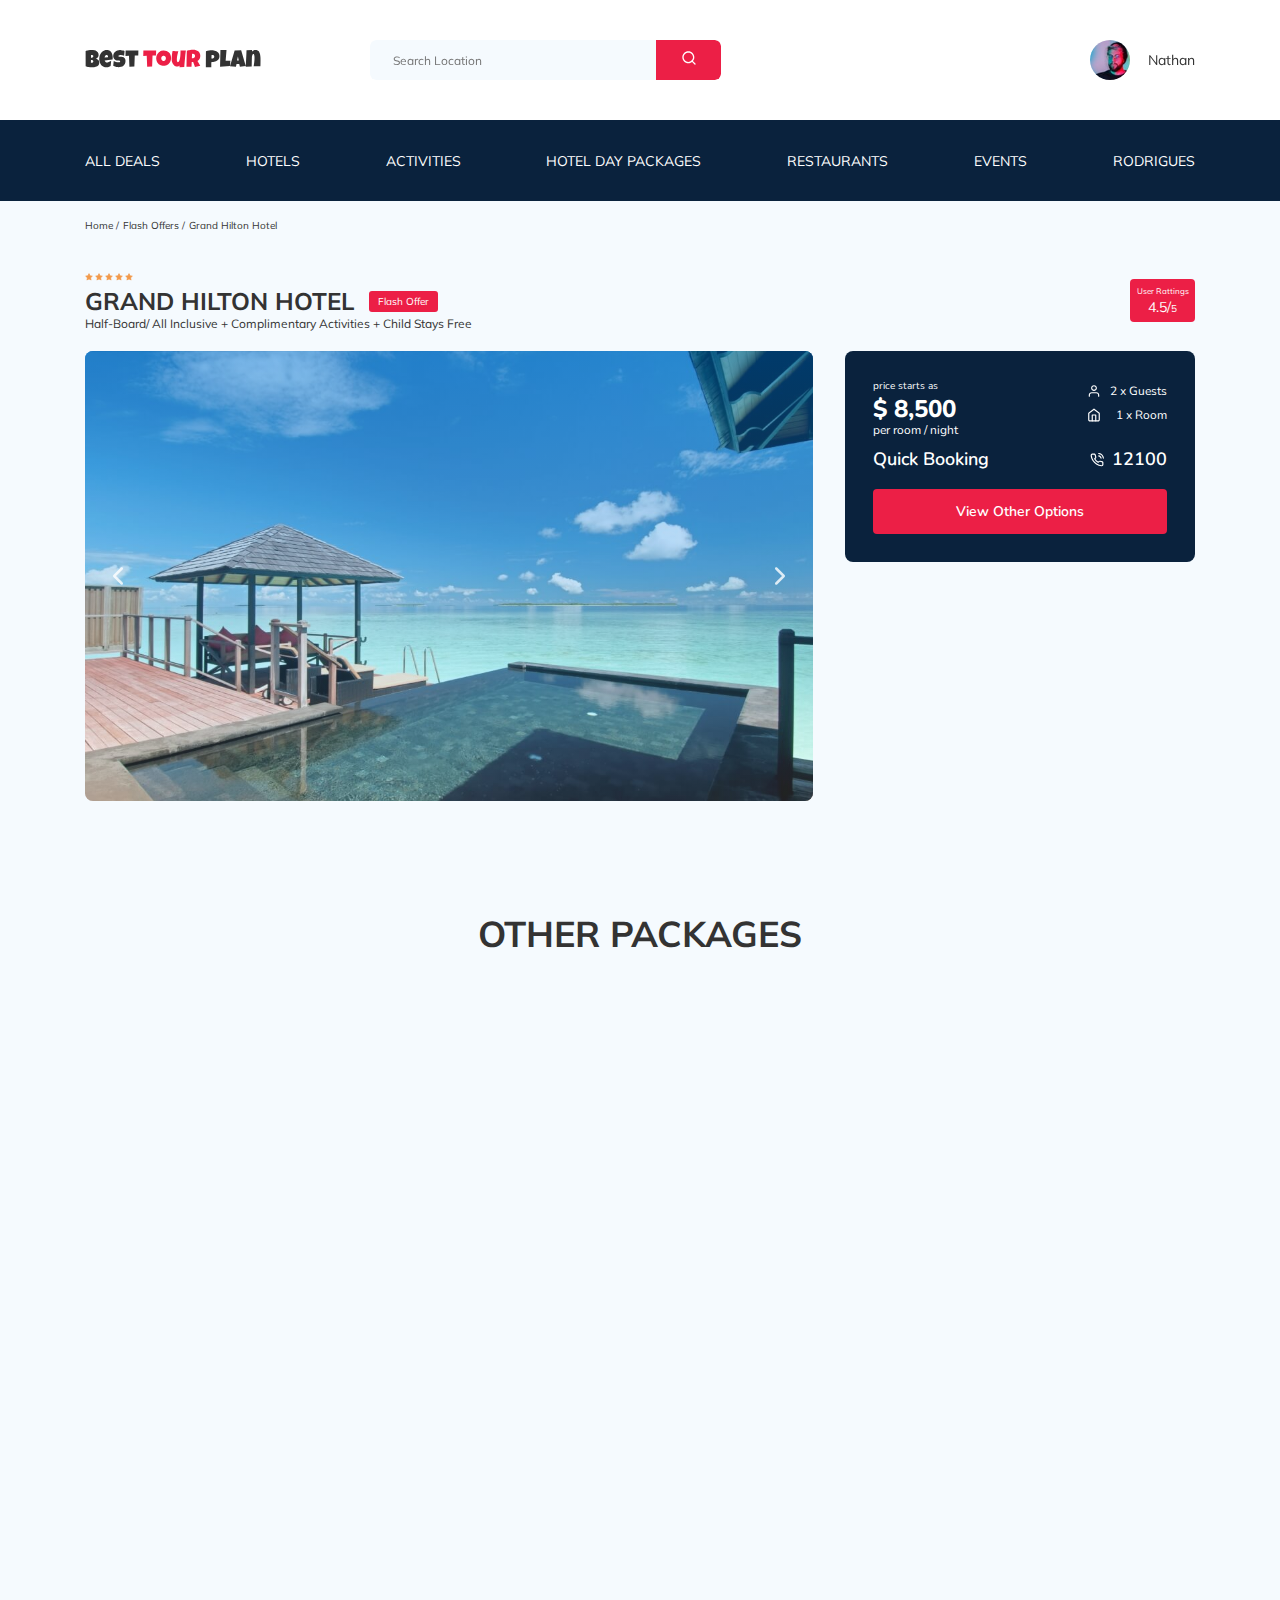
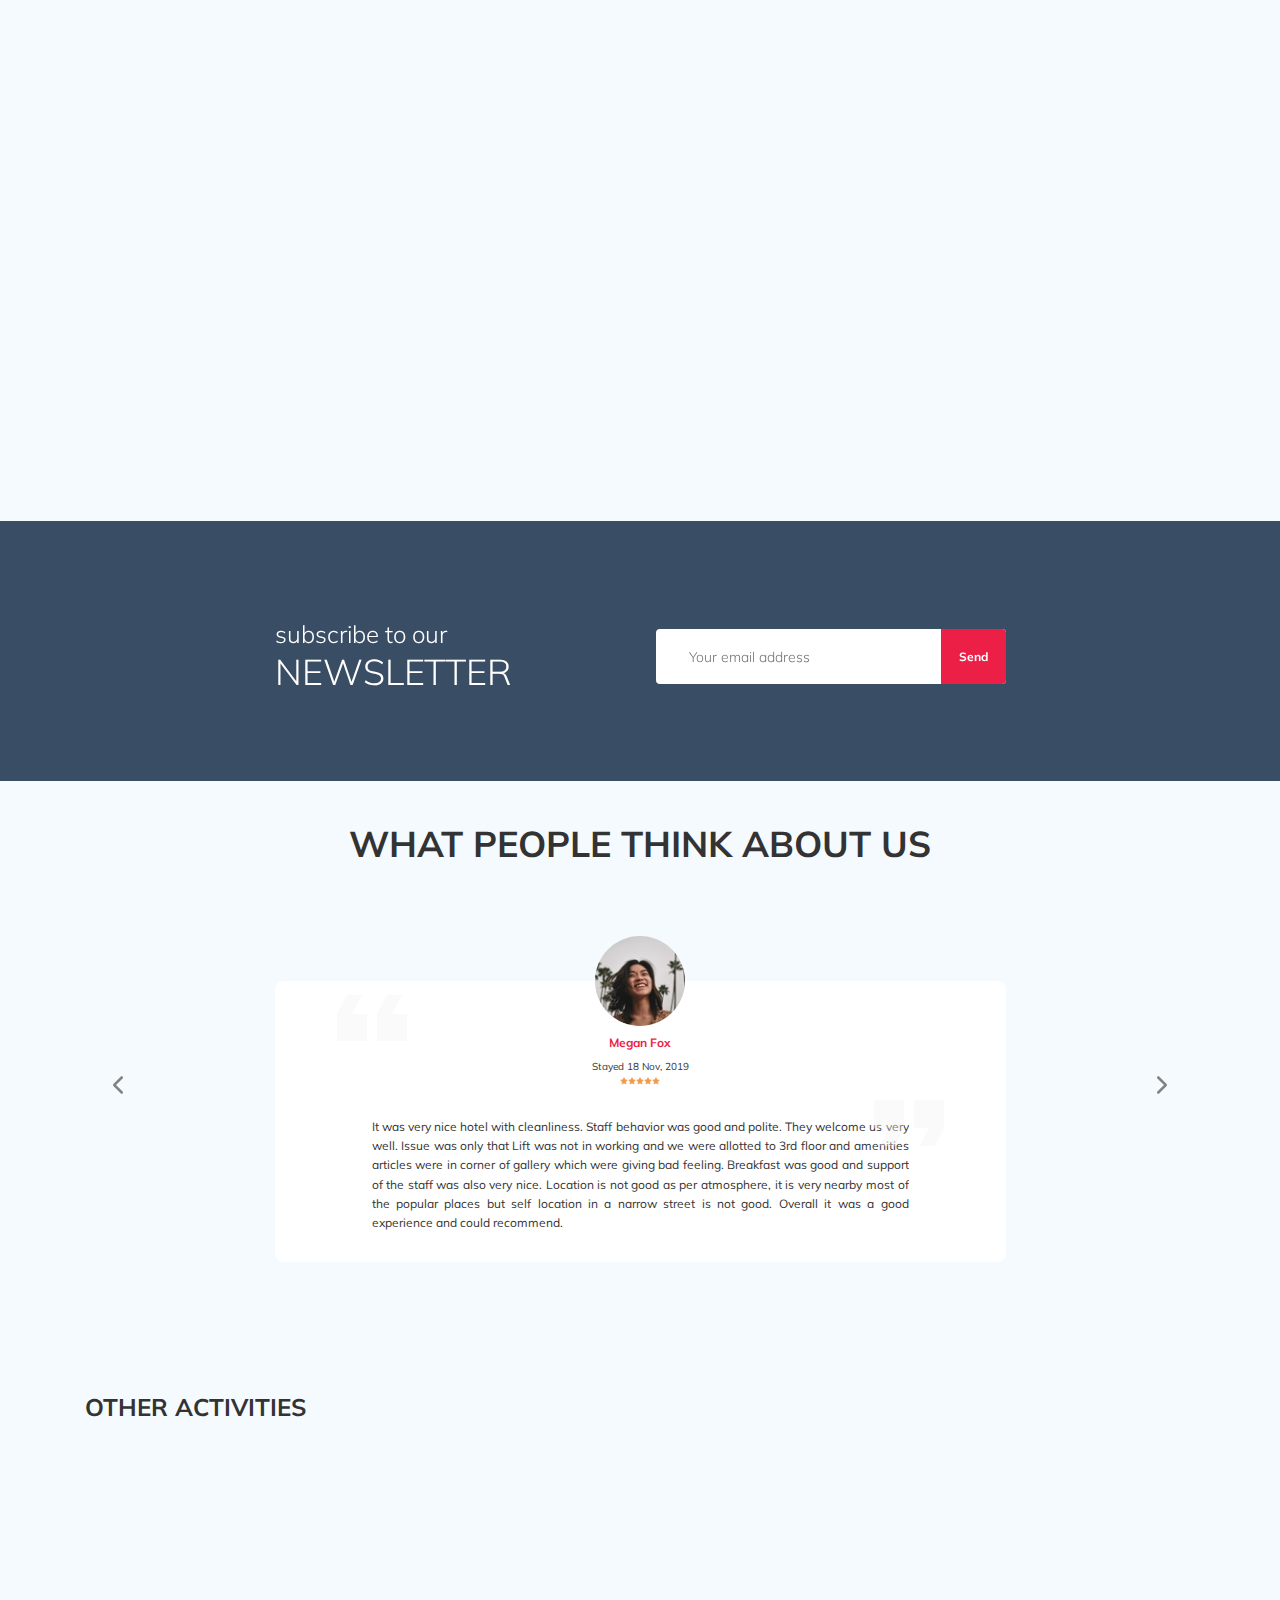
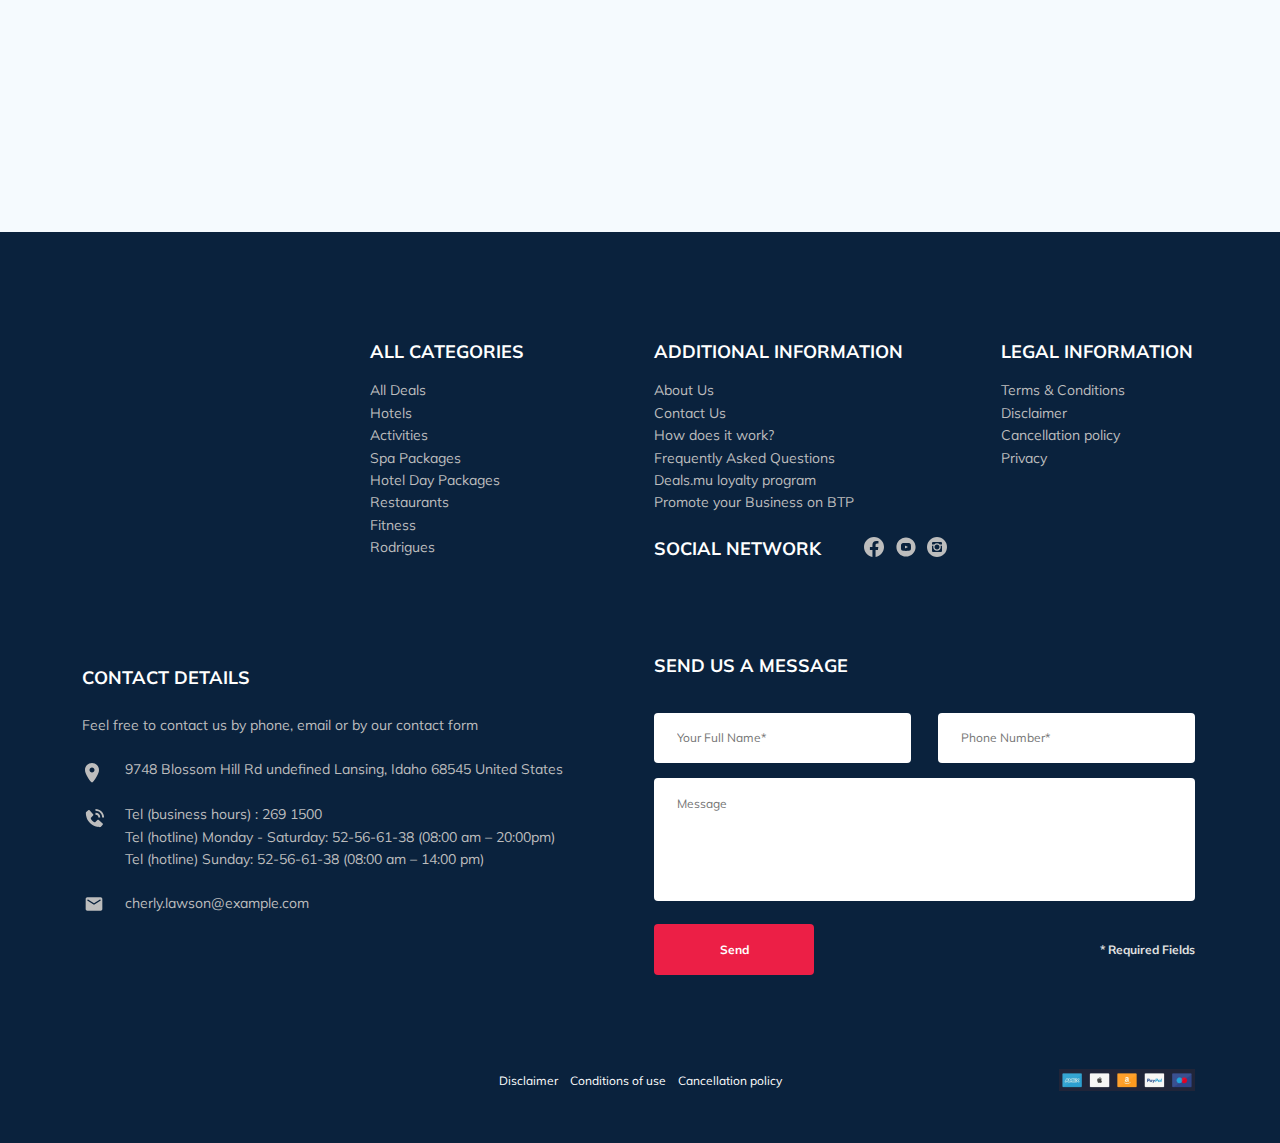
==== commit 9f5d1269: "fix: pre-exam bugs number 1" ====
--- a/index.html
+++ b/index.html
@@ -308,59 +308,67 @@
               <span class="advisor-card-image-wide__offer">Flash Offer</span>
             </div>
             <div class="advisor-card-info-wide">
-              <div class="stars">
-                <img src="img/star.svg" class="star-image" alt="star" />
-                <img src="img/star.svg" class="star-image" alt="star" />
-                <img src="img/star.svg" class="star-image" alt="star" />
-                <img src="img/star.svg" class="star-image" alt="star" />
-                <img src="img/star.svg" class="star-image" alt="star" />
-              </div>
-              <h3 class="advisor-card-title-wide">Hotel Blue Haven</h3>
-              <p class="advisor-card-hotelDescription">
-                Aute quis duis excepteur excepteur ipsum cat eiusmod consectetur
-                enim laborum magna llit. Ipsum est fugiat velit ea llamco do
-                esse ut in veniam sun in onsequat. Aute quis duis epteur
-                excepteur ipsum occaecat eiusmod nsectetur enim laborum magna
-                mollit. Ipsum est fugiat velit ea ullamco do
-              </p>
-              <div class="advisor-card-room-wide">
-                <div class="advisor-card-text">
-                  <img
-                    src="img/map-pin.svg"
-                    alt="Icon: map-pin"
-                    class="advisor-card-text__icon"
-                  />
-                  <span class="advisor-card-text__description"
-                    >1749 Wheeler Ridge Delaware</span
-                  >
-                </div>
-                <div class="advisor-card-text">
-                  <img
-                    src="img/user.svg"
-                    alt="Icon: user"
-                    class="advisor-card-text__icon"
-                  />
-                  <span class="advisor-card-text__description">2 x Guests</span>
-                </div>
-                <div class="advisor-card-text">
-                  <img
-                    src="img/home.svg"
-                    alt="Icon: home"
-                    class="advisor-card-text__icon"
-                  />
-                  <span class="advisor-card-text__description">1 x Room</span>
-                </div>
-              </div>
-              <span class="advisor-card-regularPrice">$ 10,500</span>
-              <div class="advisor-card-button">
-                <div class="advisor-card-price">
-                  <span class="advisor-card-price__descountPrice">$ 8,500</span>
-                </div>
-                <button class="advisor-card-btn" data-toggle="modal">
-                  Book Now
-                </button>
-              </div>
-              <!-- /.advisor-card-button -->
+              <div class="hotel-package">
+                <div class="stars">
+                  <img src="img/star.svg" class="star-image" alt="star" />
+                  <img src="img/star.svg" class="star-image" alt="star" />
+                  <img src="img/star.svg" class="star-image" alt="star" />
+                  <img src="img/star.svg" class="star-image" alt="star" />
+                  <img src="img/star.svg" class="star-image" alt="star" />
+                </div>
+                <h3 class="advisor-card-title-wide">Hotel Blue Haven</h3>
+                <p class="advisor-card-hotelDescription">
+                  Aute quis duis excepteur excepteur ipsum cat eiusmod
+                  consectetur enim laborum magna llit. Ipsum est fugiat velit ea
+                  llamco do esse ut in veniam sun in onsequat. Aute quis duis
+                  epteur excepteur ipsum occaecat eiusmod nsectetur enim laborum
+                  magna mollit. Ipsum est fugiat velit ea ullamco do
+                </p>
+                <div class="advisor-card-room-wide">
+                  <div class="advisor-card-text">
+                    <img
+                      src="img/map-pin.svg"
+                      alt="Icon: map-pin"
+                      class="advisor-card-text__icon"
+                    />
+                    <span class="advisor-card-text__description"
+                      >1749 Wheeler Ridge Delaware</span
+                    >
+                  </div>
+                  <div class="advisor-card-text">
+                    <img
+                      src="img/user.svg"
+                      alt="Icon: user"
+                      class="advisor-card-text__icon"
+                    />
+                    <span class="advisor-card-text__description"
+                      >2 x Guests</span
+                    >
+                  </div>
+                  <div class="advisor-card-text">
+                    <img
+                      src="img/home.svg"
+                      alt="Icon: home"
+                      class="advisor-card-text__icon"
+                    />
+                    <span class="advisor-card-text__description">1 x Room</span>
+                  </div>
+                </div>
+              </div>
+              <div class="hotel-price">
+                <span class="advisor-card-regularPrice">$ 10,500</span>
+                <div class="advisor-card-button">
+                  <div class="advisor-card-price">
+                    <span class="advisor-card-price__descountPrice"
+                      >$ 8,500</span
+                    >
+                  </div>
+                  <button class="advisor-card-btn" data-toggle="modal">
+                    Book Now
+                  </button>
+                </div>
+                <!-- /.advisor-card-button -->
+              </div>
             </div>
           </div>
           <!-- /.tripAdvisor-card 1-->
@@ -379,46 +387,54 @@
               <span class="advisor-card-image__offer">Flash Offer</span>
             </div>
             <div class="advisor-card-info">
-              <h3 class="advisor-card-info__title">LUX* Belle Mare</h3>
-              <div class="advisor-card-room">
-                <div class="advisor-card-text">
-                  <img
-                    src="img/map-pin.svg"
-                    alt="Icon: map-pin"
-                    class="advisor-card-text__icon"
-                  />
-                  <span class="advisor-card-text__description"
-                    >1749 Wheeler Ridge Delaware</span
-                  >
-                </div>
-                <div class="advisor-card-text">
-                  <img
-                    src="img/user.svg"
-                    alt="Icon: user"
-                    class="advisor-card-text__icon"
-                  />
-                  <span class="advisor-card-text__description">2 x Guests</span>
-                </div>
-                <div class="advisor-card-text">
-                  <img
-                    src="img/home.svg"
-                    alt="Icon: home"
-                    class="advisor-card-text__icon"
-                  />
-                  <span class="advisor-card-text__description">1 x Room</span>
-                </div>
-              </div>
-              <span class="advisor-card-regularPrice">$ 8,500</span>
-              <div class="advisor-card-button">
-                <div class="advisor-card-price">
-                  <span class="advisor-card-price__descountPrice">$ 3,000</span>
-                </div>
-                <button class="advisor-card-btn" data-toggle="modal">
-                  Book Now
-                </button>
-              </div>
+              <div class="hotel-package">
+                <h3 class="advisor-card-info__title">LUX* Belle Mare</h3>
+                <div class="advisor-card-room">
+                  <div class="advisor-card-text">
+                    <img
+                      src="img/map-pin.svg"
+                      alt="Icon: map-pin"
+                      class="advisor-card-text__icon"
+                    />
+                    <span class="advisor-card-text__description"
+                      >1749 Wheeler Ridge Delaware</span
+                    >
+                  </div>
+                  <div class="advisor-card-text">
+                    <img
+                      src="img/user.svg"
+                      alt="Icon: user"
+                      class="advisor-card-text__icon"
+                    />
+                    <span class="advisor-card-text__description"
+                      >2 x Guests</span
+                    >
+                  </div>
+                  <div class="advisor-card-text">
+                    <img
+                      src="img/home.svg"
+                      alt="Icon: home"
+                      class="advisor-card-text__icon"
+                    />
+                    <span class="advisor-card-text__description">1 x Room</span>
+                  </div>
+                </div>
+              </div>
+              <div class="hotel-price">
+                <span class="advisor-card-regularPrice">$ 8,500</span>
+                <div class="advisor-card-button">
+                  <div class="advisor-card-price">
+                    <span class="advisor-card-price__descountPrice"
+                      >$ 3,000</span
+                    >
+                  </div>
+                  <button class="advisor-card-btn" data-toggle="modal">
+                    Book Now
+                  </button>
+                </div>
 
-              <!-- /.advisor-card-button -->
+                <!-- /.advisor-card-button -->
+              </div>
             </div>
           </div>
           <!-- /.tripAdvisor-card 2 -->
@@ -436,45 +452,53 @@
               <span class="advisor-card-image__offer">Flash Offer</span>
             </div>
             <div class="advisor-card-info">
-              <h3 class="advisor-card-info__title">White Palace</h3>
-              <div class="advisor-card-room">
-                <div class="advisor-card-text">
-                  <img
-                    src="img/map-pin.svg"
-                    alt="Icon: map-pin"
-                    class="advisor-card-text__icon"
-                  />
-                  <span class="advisor-card-text__description"
-                    >1749 Wheeler Ridge Delaware</span
-                  >
-                </div>
-                <div class="advisor-card-text">
-                  <img
-                    src="img/user.svg"
-                    alt="Icon: user"
-                    class="advisor-card-text__icon"
-                  />
-                  <span class="advisor-card-text__description">2 x Guests</span>
-                </div>
-                <div class="advisor-card-text">
-                  <img
-                    src="img/home.svg"
-                    alt="Icon: home"
-                    class="advisor-card-text__icon"
-                  />
-                  <span class="advisor-card-text__description">1 x Room</span>
-                </div>
-              </div>
-              <span class="advisor-card-regularPrice">$ 10,500</span>
-              <div class="advisor-card-button">
-                <div class="advisor-card-price">
-                  <span class="advisor-card-price__descountPrice">$ 9,500</span>
-                </div>
-                <button class="advisor-card-btn" data-toggle="modal">
-                  Book Now
-                </button>
-              </div>
-              <!-- /.advisor-card-button -->
+              <div class="hotel-package">
+                <h3 class="advisor-card-info__title">White Palace</h3>
+                <div class="advisor-card-room">
+                  <div class="advisor-card-text">
+                    <img
+                      src="img/map-pin.svg"
+                      alt="Icon: map-pin"
+                      class="advisor-card-text__icon"
+                    />
+                    <span class="advisor-card-text__description"
+                      >1749 Wheeler Ridge Delaware</span
+                    >
+                  </div>
+                  <div class="advisor-card-text">
+                    <img
+                      src="img/user.svg"
+                      alt="Icon: user"
+                      class="advisor-card-text__icon"
+                    />
+                    <span class="advisor-card-text__description"
+                      >2 x Guests</span
+                    >
+                  </div>
+                  <div class="advisor-card-text">
+                    <img
+                      src="img/home.svg"
+                      alt="Icon: home"
+                      class="advisor-card-text__icon"
+                    />
+                    <span class="advisor-card-text__description">1 x Room</span>
+                  </div>
+                </div>
+              </div>
+              <div class="hotel-price">
+                <span class="advisor-card-regularPrice">$ 10,500</span>
+                <div class="advisor-card-button">
+                  <div class="advisor-card-price">
+                    <span class="advisor-card-price__descountPrice"
+                      >$ 9,500</span
+                    >
+                  </div>
+                  <button class="advisor-card-btn" data-toggle="modal">
+                    Book Now
+                  </button>
+                </div>
+                <!-- /.advisor-card-button -->
+              </div>
             </div>
           </div>
           <!-- /.tripAdvisor-card 3 -->
@@ -492,45 +516,53 @@
               <span class="advisor-card-image__offer">Flash Offer</span>
             </div>
             <div class="advisor-card-info">
-              <h3 class="advisor-card-info__title">Luxury Place</h3>
-              <div class="advisor-card-room">
-                <div class="advisor-card-text">
-                  <img
-                    src="img/map-pin.svg"
-                    alt="Icon: map-pin"
-                    class="advisor-card-text__icon"
-                  />
-                  <span class="advisor-card-text__description"
-                    >1749 Wheeler Ridge Delaware</span
-                  >
-                </div>
-                <div class="advisor-card-text">
-                  <img
-                    src="img/user.svg"
-                    alt="Icon: user"
-                    class="advisor-card-text__icon"
-                  />
-                  <span class="advisor-card-text__description">2 x Guests</span>
-                </div>
-                <div class="advisor-card-text">
-                  <img
-                    src="img/home.svg"
-                    alt="Icon: home"
-                    class="advisor-card-text__icon"
-                  />
-                  <span class="advisor-card-text__description">1 x Room</span>
-                </div>
-              </div>
-              <span class="advisor-card-regularPrice">$ 4,500</span>
-              <div class="advisor-card-button">
-                <div class="advisor-card-price">
-                  <span class="advisor-card-price__descountPrice">$ 2,500</span>
-                </div>
-                <button class="advisor-card-btn" data-toggle="modal">
-                  Book Now
-                </button>
-              </div>
-              <!-- /.advisor-card-button -->
+              <div class="hotel-package">
+                <h3 class="advisor-card-info__title">Luxury Place</h3>
+                <div class="advisor-card-room">
+                  <div class="advisor-card-text">
+                    <img
+                      src="img/map-pin.svg"
+                      alt="Icon: map-pin"
+                      class="advisor-card-text__icon"
+                    />
+                    <span class="advisor-card-text__description"
+                      >1749 Wheeler Ridge Delaware</span
+                    >
+                  </div>
+                  <div class="advisor-card-text">
+                    <img
+                      src="img/user.svg"
+                      alt="Icon: user"
+                      class="advisor-card-text__icon"
+                    />
+                    <span class="advisor-card-text__description"
+                      >2 x Guests</span
+                    >
+                  </div>
+                  <div class="advisor-card-text">
+                    <img
+                      src="img/home.svg"
+                      alt="Icon: home"
+                      class="advisor-card-text__icon"
+                    />
+                    <span class="advisor-card-text__description">1 x Room</span>
+                  </div>
+                </div>
+              </div>
+              <div class="hotel-price">
+                <span class="advisor-card-regularPrice">$ 4,500</span>
+                <div class="advisor-card-button">
+                  <div class="advisor-card-price">
+                    <span class="advisor-card-price__descountPrice"
+                      >$ 2,500</span
+                    >
+                  </div>
+                  <button class="advisor-card-btn" data-toggle="modal">
+                    Book Now
+                  </button>
+                </div>
+                <!-- /.advisor-card-button -->
+              </div>
             </div>
           </div>
           <!-- /.tripAdvisor-card 4 -->
@@ -548,45 +580,53 @@
               <span class="advisor-card-image__offer">Flash Offer</span>
             </div>
             <div class="advisor-card-info">
-              <h3 class="advisor-card-info__title">Hotel Five Star</h3>
-              <div class="advisor-card-room">
-                <div class="advisor-card-text">
-                  <img
-                    src="img/map-pin.svg"
-                    alt="Icon: map-pin"
-                    class="advisor-card-text__icon"
-                  />
-                  <span class="advisor-card-text__description"
-                    >1749 Wheeler Ridge Delaware</span
-                  >
-                </div>
-                <div class="advisor-card-text">
-                  <img
-                    src="img/user.svg"
-                    alt="Icon: user"
-                    class="advisor-card-text__icon"
-                  />
-                  <span class="advisor-card-text__description">2 x Guests</span>
-                </div>
-                <div class="advisor-card-text">
-                  <img
-                    src="img/home.svg"
-                    alt="Icon: home"
-                    class="advisor-card-text__icon"
-                  />
-                  <span class="advisor-card-text__description">1 x Room</span>
-                </div>
-              </div>
-              <span class="advisor-card-regularPrice">$ 6,500</span>
-              <div class="advisor-card-button">
-                <div class="advisor-card-price">
-                  <span class="advisor-card-price__descountPrice">$ 3,500</span>
-                </div>
-                <button class="advisor-card-btn" data-toggle="modal">
-                  Book Now
-                </button>
-              </div>
-              <!-- /.advisor-card-button -->
+              <div class="hotel-package">
+                <h3 class="advisor-card-info__title">Hotel Five Star</h3>
+                <div class="advisor-card-room">
+                  <div class="advisor-card-text">
+                    <img
+                      src="img/map-pin.svg"
+                      alt="Icon: map-pin"
+                      class="advisor-card-text__icon"
+                    />
+                    <span class="advisor-card-text__description"
+                      >1749 Wheeler Ridge Delaware</span
+                    >
+                  </div>
+                  <div class="advisor-card-text">
+                    <img
+                      src="img/user.svg"
+                      alt="Icon: user"
+                      class="advisor-card-text__icon"
+                    />
+                    <span class="advisor-card-text__description"
+                      >2 x Guests</span
+                    >
+                  </div>
+                  <div class="advisor-card-text">
+                    <img
+                      src="img/home.svg"
+                      alt="Icon: home"
+                      class="advisor-card-text__icon"
+                    />
+                    <span class="advisor-card-text__description">1 x Room</span>
+                  </div>
+                </div>
+              </div>
+              <div class="hotel-price">
+                <span class="advisor-card-regularPrice">$ 6,500</span>
+                <div class="advisor-card-button">
+                  <div class="advisor-card-price">
+                    <span class="advisor-card-price__descountPrice"
+                      >$ 3,500</span
+                    >
+                  </div>
+                  <button class="advisor-card-btn" data-toggle="modal">
+                    Book Now
+                  </button>
+                </div>
+                <!-- /.advisor-card-button -->
+              </div>
             </div>
           </div>
           <!-- /.tripAdvisor-card 5 -->
@@ -1066,10 +1106,14 @@
                   <a href="#" class="footer__link agreements">Disclaimer</a>
                 </li>
                 <li class="footer__condition">
-                  <a href="#" class="footer__link agreements">Conditions of use</a>
+                  <a href="#" class="footer__link agreements"
+                    >Conditions of use</a
+                  >
                 </li>
                 <li class="footer__condition">
-                  <a href="#" class="footer__link agreements">Cancellation policy</a>
+                  <a href="#" class="footer__link agreements"
+                    >Cancellation policy</a
+                  >
                 </li>
               </ul>
               <img src="img/pay.png" alt="Icon: pay" />
--- a/css/style.css
+++ b/css/style.css
@@ -1,2960 +1,2 @@
-* {
-  -webkit-box-sizing: border-box;
-          box-sizing: border-box;
-}
-
-body {
-  font-family: 'Mulish', sans-serif;
-  background-color: #F5FAFE;
-  color: #333333;
-}
-
-.container {
-  max-width: 1110px;
-  margin: auto;
-}
-
-img {
-  max-width: 100%;
-}
-
-.booking {
-  font-family: 'Nunito', sans-serif;
-}
-
-.card__button {
-  font-family: 'Nunito', sans-serif;
-}
-
-.advisor-card__button {
-  font-family: 'Nunito', sans-serif;
-}
-
-.input {
-  background-color: #fff;
-  border-radius: 4px;
-  border: none;
-  padding: 0 23px;
-  height: 50px;
-}
-
-.message {
-  background-color: #fff;
-  border-radius: 4px;
-  padding: 18px 23px;
-  border: none;
-}
-
-.button {
-  padding: 18px;
-  font-style: normal;
-  font-weight: bold;
-  font-size: 12px;
-  line-height: 15px;
-  color: #fff;
-  background-color: #EC1F46;
-  border-radius: 4px;
-  border: none;
-  outline: none;
-  cursor: pointer;
-}
-
-.form {
-  display: -webkit-box;
-  display: -ms-flexbox;
-  display: flex;
-  -webkit-box-align: center;
-      -ms-flex-align: center;
-          align-items: center;
-  -webkit-box-pack: justify;
-      -ms-flex-pack: justify;
-          justify-content: space-between;
-  -ms-flex-wrap: wrap;
-      flex-wrap: wrap;
-}
-
-.form label.invalid {
-  position: absolute;
-  font-size: 14px;
-  color: #EC1F46;
-  font-weight: bold;
-}
-
-/*! normalize.css v8.0.1 | MIT License | github.com/necolas/normalize.css */
-/* Document
-   ========================================================================== */
-/**
- * 1. Correct the line height in all browsers.
- * 2. Prevent adjustments of font size after orientation changes in iOS.
- */
-html {
-  line-height: 1.15;
-  /* 1 */
-  -webkit-text-size-adjust: 100%;
-  /* 2 */
-}
-
-/* Sections
-   ========================================================================== */
-/**
- * Remove the margin in all browsers.
- */
-body {
-  margin: 0;
-}
-
-/**
- * Render the `main` element consistently in IE.
- */
-main {
-  display: block;
-}
-
-/**
- * Correct the font size and margin on `h1` elements within `section` and
- * `article` contexts in Chrome, Firefox, and Safari.
- */
-h1 {
-  font-size: 2em;
-  margin: 0.67em 0;
-}
-
-/* Grouping content
-   ========================================================================== */
-/**
- * 1. Add the correct box sizing in Firefox.
- * 2. Show the overflow in Edge and IE.
- */
-hr {
-  -webkit-box-sizing: content-box;
-          box-sizing: content-box;
-  /* 1 */
-  height: 0;
-  /* 1 */
-  overflow: visible;
-  /* 2 */
-}
-
-/**
- * 1. Correct the inheritance and scaling of font size in all browsers.
- * 2. Correct the odd `em` font sizing in all browsers.
- */
-pre {
-  font-family: monospace, monospace;
-  /* 1 */
-  font-size: 1em;
-  /* 2 */
-}
-
-/* Text-level semantics
-   ========================================================================== */
-/**
- * Remove the gray background on active links in IE 10.
- */
-a {
-  background-color: transparent;
-}
-
-/**
- * 1. Remove the bottom border in Chrome 57-
- * 2. Add the correct text decoration in Chrome, Edge, IE, Opera, and Safari.
- */
-abbr[title] {
-  border-bottom: none;
-  /* 1 */
-  text-decoration: underline;
-  /* 2 */
-  -webkit-text-decoration: underline dotted;
-          text-decoration: underline dotted;
-  /* 2 */
-}
-
-/**
- * Add the correct font weight in Chrome, Edge, and Safari.
- */
-b,
-strong {
-  font-weight: bolder;
-}
-
-/**
- * 1. Correct the inheritance and scaling of font size in all browsers.
- * 2. Correct the odd `em` font sizing in all browsers.
- */
-code,
-kbd,
-samp {
-  font-family: monospace, monospace;
-  /* 1 */
-  font-size: 1em;
-  /* 2 */
-}
-
-/**
- * Add the correct font size in all browsers.
- */
-small {
-  font-size: 80%;
-}
-
-/**
- * Prevent `sub` and `sup` elements from affecting the line height in
- * all browsers.
- */
-sub,
-sup {
-  font-size: 75%;
-  line-height: 0;
-  position: relative;
-  vertical-align: baseline;
-}
-
-sub {
-  bottom: -0.25em;
-}
-
-sup {
-  top: -0.5em;
-}
-
-/* Embedded content
-   ========================================================================== */
-/**
- * Remove the border on images inside links in IE 10.
- */
-img {
-  border-style: none;
-}
-
-/* Forms
-   ========================================================================== */
-/**
- * 1. Change the font styles in all browsers.
- * 2. Remove the margin in Firefox and Safari.
- */
-button,
-input,
-optgroup,
-select,
-textarea {
-  font-family: inherit;
-  /* 1 */
-  font-size: 100%;
-  /* 1 */
-  line-height: 1.15;
-  /* 1 */
-  margin: 0;
-  /* 2 */
-}
-
-/**
- * Show the overflow in IE.
- * 1. Show the overflow in Edge.
- */
-button,
-input {
-  /* 1 */
-  overflow: visible;
-}
-
-/**
- * Remove the inheritance of text transform in Edge, Firefox, and IE.
- * 1. Remove the inheritance of text transform in Firefox.
- */
-button,
-select {
-  /* 1 */
-  text-transform: none;
-}
-
-/**
- * Correct the inability to style clickable types in iOS and Safari.
- */
-button,
-[type="button"],
-[type="reset"],
-[type="submit"] {
-  -webkit-appearance: button;
-}
-
-/**
- * Remove the inner border and padding in Firefox.
- */
-button::-moz-focus-inner,
-[type="button"]::-moz-focus-inner,
-[type="reset"]::-moz-focus-inner,
-[type="submit"]::-moz-focus-inner {
-  border-style: none;
-  padding: 0;
-}
-
-/**
- * Restore the focus styles unset by the previous rule.
- */
-button:-moz-focusring,
-[type="button"]:-moz-focusring,
-[type="reset"]:-moz-focusring,
-[type="submit"]:-moz-focusring {
-  outline: 1px dotted ButtonText;
-}
-
-/**
- * Correct the padding in Firefox.
- */
-fieldset {
-  padding: 0.35em 0.75em 0.625em;
-}
-
-/**
- * 1. Correct the text wrapping in Edge and IE.
- * 2. Correct the color inheritance from `fieldset` elements in IE.
- * 3. Remove the padding so developers are not caught out when they zero out
- *    `fieldset` elements in all browsers.
- */
-legend {
-  -webkit-box-sizing: border-box;
-          box-sizing: border-box;
-  /* 1 */
-  color: inherit;
-  /* 2 */
-  display: table;
-  /* 1 */
-  max-width: 100%;
-  /* 1 */
-  padding: 0;
-  /* 3 */
-  white-space: normal;
-  /* 1 */
-}
-
-/**
- * Add the correct vertical alignment in Chrome, Firefox, and Opera.
- */
-progress {
-  vertical-align: baseline;
-}
-
-/**
- * Remove the default vertical scrollbar in IE 10+.
- */
-textarea {
-  overflow: auto;
-}
-
-/**
- * 1. Add the correct box sizing in IE 10.
- * 2. Remove the padding in IE 10.
- */
-[type="checkbox"],
-[type="radio"] {
-  -webkit-box-sizing: border-box;
-          box-sizing: border-box;
-  /* 1 */
-  padding: 0;
-  /* 2 */
-}
-
-/**
- * Correct the cursor style of increment and decrement buttons in Chrome.
- */
-[type="number"]::-webkit-inner-spin-button,
-[type="number"]::-webkit-outer-spin-button {
-  height: auto;
-}
-
-/**
- * 1. Correct the odd appearance in Chrome and Safari.
- * 2. Correct the outline style in Safari.
- */
-[type="search"] {
-  -webkit-appearance: textfield;
-  /* 1 */
-  outline-offset: -2px;
-  /* 2 */
-}
-
-/**
- * Remove the inner padding in Chrome and Safari on macOS.
- */
-[type="search"]::-webkit-search-decoration {
-  -webkit-appearance: none;
-}
-
-/**
- * 1. Correct the inability to style clickable types in iOS and Safari.
- * 2. Change font properties to `inherit` in Safari.
- */
-::-webkit-file-upload-button {
-  -webkit-appearance: button;
-  /* 1 */
-  font: inherit;
-  /* 2 */
-}
-
-/* Interactive
-   ========================================================================== */
-/*
- * Add the correct display in Edge, IE 10+, and Firefox.
- */
-details {
-  display: block;
-}
-
-/*
- * Add the correct display in all browsers.
- */
-summary {
-  display: list-item;
-}
-
-/* Misc
-   ========================================================================== */
-/**
- * Add the correct display in IE 10+.
- */
-template {
-  display: none;
-}
-
-/**
- * Add the correct display in IE 10.
- */
-[hidden] {
-  display: none;
-}
-
-.navbar {
-  background-color: #fff;
-}
-
-.navbar-top {
-  display: -webkit-box;
-  display: -ms-flexbox;
-  display: flex;
-  -webkit-box-align: center;
-      -ms-flex-align: center;
-          align-items: center;
-  -webkit-box-pack: justify;
-      -ms-flex-pack: justify;
-          justify-content: space-between;
-  padding-top: 40px;
-  padding-bottom: 40px;
-}
-
-.navbar-top__menu-button {
-  display: none;
-}
-
-.navbar__search {
-  margin-right: auto;
-  margin-left: 108px;
-  border-radius: 6px;
-}
-
-.navbar__search #text-error {
-  top: 21px;
-  right: 70px;
-}
-
-.navbar-bottom {
-  background-color: #0A223D;
-}
-
-.navbar-menu {
-  list-style: none;
-  margin: 0;
-  padding: 31px 0;
-  display: -webkit-box;
-  display: -ms-flexbox;
-  display: flex;
-  -webkit-box-align: center;
-      -ms-flex-align: center;
-          align-items: center;
-  -webkit-box-pack: justify;
-      -ms-flex-pack: justify;
-          justify-content: space-between;
-  color: #fff;
-}
-
-.navbar-menu__link {
-  position: relative;
-  color: inherit;
-  text-decoration: none;
-  text-transform: uppercase;
-  font-size: 14px;
-  line-height: 18px;
-}
-
-.navbar-menu__item--mobile--visible {
-  display: none;
-}
-
-.logo {
-  width: 177px;
-}
-
-.search {
-  display: -webkit-box;
-  display: -ms-flexbox;
-  display: flex;
-  position: relative;
-  overflow: hidden;
-  height: 40px;
-}
-
-.search__input {
-  width: 350px;
-  height: 100%;
-  padding-left: 23px;
-  padding-right: 75px;
-  background-color: #F5FAFE;
-  border: none;
-  font-size: 12px;
-  line-height: 15px;
-  color: #333333;
-  outline: none;
-  border-radius: 6px 0 0 6px;
-}
-
-.search__button {
-  position: absolute;
-  top: 0;
-  right: 0;
-  width: 65px;
-  height: 100%;
-  border: none;
-  background-color: #EC1F46;
-  outline: none;
-  border-radius: 0 6px 6px 0;
-  position: relative;
-}
-
-.user {
-  display: -webkit-box;
-  display: -ms-flexbox;
-  display: flex;
-  -webkit-box-align: center;
-      -ms-flex-align: center;
-          align-items: center;
-  text-decoration: none;
-}
-
-.user__avatar {
-  width: 40px;
-  height: 40px;
-  border-radius: 50%;
-  -o-object-fit: cover;
-     object-fit: cover;
-}
-
-.user__name {
-  margin-left: 18px;
-  font-size: 14px;
-  line-height: 18px;
-  color: #333333;
-}
-
-.breadcrumb-list {
-  display: -webkit-box;
-  display: -ms-flexbox;
-  display: flex;
-  -webkit-box-align: center;
-      -ms-flex-align: center;
-          align-items: center;
-  padding: 18px 0;
-  margin: 0;
-  list-style: none;
-}
-
-.breadcrumb-list__item {
-  font-size: 10px;
-  line-height: 13px;
-}
-
-.breadcrumb-list__item:not(:last-child)::after {
-  content: "/";
-  margin-right: 4px;
-}
-
-.breadcrumb-list__link {
-  text-decoration: none;
-  color: inherit;
-}
-
-.hotel {
-  padding-top: 23px;
-  padding-bottom: 70px;
-}
-
-.hotel-info {
-  display: -webkit-box;
-  display: -ms-flexbox;
-  display: flex;
-  -webkit-box-align: center;
-      -ms-flex-align: center;
-          align-items: center;
-  -webkit-box-pack: justify;
-      -ms-flex-pack: justify;
-          justify-content: space-between;
-  padding-bottom: 20px;
-}
-
-.hotel-info__offer {
-  margin-left: 15px;
-}
-
-.hotel-info__name {
-  margin-top: 0;
-  margin-bottom: 0;
-}
-
-.hotel-info__description {
-  margin: 0;
-}
-
-.hotel-name {
-  font-size: 24px;
-  line-height: 30px;
-  text-transform: uppercase;
-}
-
-.hotel-wrapper {
-  display: -webkit-box;
-  display: -ms-flexbox;
-  display: flex;
-  -ms-flex-wrap: wrap;
-      flex-wrap: wrap;
-  -webkit-box-align: center;
-      -ms-flex-align: center;
-          align-items: center;
-}
-
-.hotel-description {
-  font-size: 12px;
-  line-height: 15px;
-  margin-top: 0;
-}
-
-.hotel-grid {
-  display: -webkit-box;
-  display: -ms-flexbox;
-  display: flex;
-  -webkit-box-pack: justify;
-      -ms-flex-pack: justify;
-          justify-content: space-between;
-}
-
-.hotel-right {
-  display: -webkit-box;
-  display: -ms-flexbox;
-  display: flex;
-  -webkit-box-orient: vertical;
-  -webkit-box-direction: normal;
-      -ms-flex-direction: column;
-          flex-direction: column;
-  -webkit-box-pack: justify;
-      -ms-flex-pack: justify;
-          justify-content: space-between;
-}
-
-.hotel-slider {
-  width: 728px;
-  height: 450px;
-  margin: 0;
-}
-
-.hotel-slider__item {
-  width: 100%;
-  height: 100%;
-  position: relative;
-  border-radius: 8px;
-  overflow: hidden;
-}
-
-.hotel-slider__item::after {
-  content: "";
-  position: absolute;
-  width: 100%;
-  height: 100%;
-  top: 0;
-  bottom: 0;
-  left: 0;
-  right: 0;
-  background: -webkit-gradient(linear, left top, left bottom, from(rgba(0, 122, 223, 0.48)), to(rgba(255, 255, 255, 0.128)));
-  background: linear-gradient(180deg, rgba(0, 122, 223, 0.48) 0%, rgba(255, 255, 255, 0.128) 100%);
-  z-index: 10;
-}
-
-.hotel-slider__button {
-  position: absolute;
-  top: 50%;
-  -webkit-transform: translateY(-50%);
-          transform: translateY(-50%);
-  z-index: 99;
-  width: 30px;
-  height: 30px;
-  border: none;
-  background-color: transparent;
-  cursor: pointer;
-  background-repeat: no-repeat;
-  background-position: center;
-  background-size: 10px;
-  background-color: transparent;
-  outline: none;
-}
-
-.hotel-slider__button--next {
-  right: 18px;
-  background-image: url(../img/arrow-next.svg);
-}
-
-.hotel-slider__button--prev {
-  left: 18px;
-  background-image: url(../img/arrow-prev.svg);
-}
-
-.stars {
-  -ms-flex-preferred-size: 100%;
-      flex-basis: 100%;
-  height: 8px;
-  font-size: 0;
-}
-
-.star-image {
-  margin-right: 2px;
-}
-
-.offer {
-  font-size: 10px;
-  line-height: 13px;
-  padding: 4px 9px;
-  background-color: #EC1F46;
-  color: #fff;
-  border-radius: 3px;
-}
-
-.rating {
-  max-width: 65px;
-  min-height: 43px;
-  margin-bottom: 3px;
-  text-align: center;
-  color: #fff;
-  background-color: #EC1F46;
-  border-radius: 4px;
-}
-
-.rating__text {
-  font-size: 8px;
-  line-height: 10px;
-}
-
-.rating__counter {
-  font-size: 14px;
-  line-height: 18px;
-}
-
-.rating__counter::after {
-  content: "5";
-  font-size: 10px;
-  line-height: 13px;
-}
-
-.booking {
-  background-color: #0A223D;
-  color: #fff;
-  border-radius: 8px;
-  width: 350px;
-  min-height: 210px;
-  padding: 28px;
-}
-
-.booking__info {
-  display: -webkit-box;
-  display: -ms-flexbox;
-  display: flex;
-  -webkit-box-pack: justify;
-      -ms-flex-pack: justify;
-          justify-content: space-between;
-  margin-bottom: 9px;
-}
-
-.booking__price {
-  display: -webkit-box;
-  display: -ms-flexbox;
-  display: flex;
-  -webkit-box-orient: vertical;
-  -webkit-box-direction: normal;
-      -ms-flex-direction: column;
-          flex-direction: column;
-}
-
-.booking__start {
-  font-weight: normal;
-  font-size: 10px;
-  line-height: 14px;
-}
-
-.booking__pricetag {
-  font-style: normal;
-  font-weight: 800;
-  font-size: 24px;
-  line-height: 33px;
-  margin-bottom: -4px;
-}
-
-.booking__per-room {
-  font-size: 12px;
-  line-height: 16px;
-  font-style: normal;
-  font-weight: normal;
-}
-
-.booking__room {
-  margin-top: 4px;
-}
-
-.booking__text {
-  display: -webkit-box;
-  display: -ms-flexbox;
-  display: flex;
-  -webkit-box-align: center;
-      -ms-flex-align: center;
-          align-items: center;
-  -webkit-box-pack: justify;
-      -ms-flex-pack: justify;
-          justify-content: space-between;
-  margin-bottom: 8px;
-  font-style: normal;
-  font-weight: normal;
-  font-size: 12px;
-  line-height: 16px;
-}
-
-.booking__description {
-  margin-left: 9px;
-}
-
-.booking__call-center {
-  display: -webkit-box;
-  display: -ms-flexbox;
-  display: flex;
-  -webkit-box-align: center;
-      -ms-flex-align: center;
-          align-items: center;
-  -webkit-box-pack: justify;
-      -ms-flex-pack: justify;
-          justify-content: space-between;
-  margin-bottom: 17px;
-}
-
-.booking__heading {
-  font-style: normal;
-  font-weight: 600;
-  font-size: 18px;
-  line-height: 25px;
-}
-
-.booking__number {
-  display: -webkit-box;
-  display: -ms-flexbox;
-  display: flex;
-  -webkit-box-align: center;
-      -ms-flex-align: center;
-          align-items: center;
-  -webkit-box-pack: justify;
-      -ms-flex-pack: justify;
-          justify-content: space-between;
-  color: inherit;
-  text-decoration: none;
-  font-style: normal;
-  font-weight: 600;
-  font-size: 18px;
-  line-height: 25px;
-}
-
-.booking__num {
-  margin-left: 8px;
-}
-
-.booking__button {
-  width: 100%;
-  min-height: 45px;
-  padding: 0;
-  font-weight: 600;
-  font-size: 14px;
-  line-height: 19px;
-  border-radius: 4px;
-  background-color: #EC1F46;
-  border: none;
-  color: #fff;
-  cursor: pointer;
-  outline: none;
-  overflow: hidden;
-  text-overflow: ellipsis;
-  white-space: nowrap;
-}
-
-.map {
-  border-radius: 10px;
-  overflow: hidden;
-  width: 347px;
-  min-height: 213px;
-}
-
-.map-google {
-  width: 100%;
-}
-
-h2, h3, p {
-  margin: 0;
-  padding: 0;
-}
-
-.tripAdvisor-card-wide {
-  max-width: 730px;
-  display: -ms-grid;
-  display: grid;
-  -ms-grid-columns: 1fr 1fr;
-      grid-template-columns: 1fr 1fr;
-  -ms-grid-rows: 1fr;
-      grid-template-rows: 1fr;
-  gap: 0px 0px;
-  -ms-grid-row: 1;
-  -ms-grid-row-span: 1;
-  -ms-grid-column: 1;
-  -ms-grid-column-span: 2;
-  grid-area: 1 / 1 / 2 / 3;
-}
-
-.otherPackages {
-  padding: 40px 0 70px 0;
-}
-
-.otherPackages__title {
-  font-style: normal;
-  font-weight: bold;
-  font-size: 36px;
-  line-height: 45px;
-  text-align: center;
-  text-transform: uppercase;
-  margin-bottom: 65px;
-}
-
-.otherPackages-wrapper {
-  display: -ms-grid;
-  display: grid;
-  -ms-grid-columns: 1fr 1fr 1fr;
-      grid-template-columns: 1fr 1fr 1fr;
-  -ms-grid-rows: 1fr 1fr;
-      grid-template-rows: 1fr 1fr;
-  grid-gap: 30px 30px;
-}
-
-.advisor-card-image-wide {
-  max-width: 366px;
-  height: 500px;
-  position: relative;
-  -ms-grid-row: 1;
-  -ms-grid-row-span: 1;
-  -ms-grid-column: 1;
-  -ms-grid-column-span: 1;
-  grid-area: 1 / 1 / 2 / 2;
-}
-
-.advisor-card-image-wide__hotelImage {
-  width: 100%;
-  height: 100%;
-  border-radius: 8px 0px 0px 8px;
-}
-
-.advisor-card-image-wide__offer {
-  position: absolute;
-  left: 0;
-  top: 25px;
-  font-style: normal;
-  font-weight: 600;
-  font-size: 12px;
-  line-height: 15px;
-  padding: 8px 20px 8px 12px;
-  background-color: #EC1F46;
-  color: #fff;
-  border-radius: 0px 4px 4px 0px;
-}
-
-.advisor-card-info-wide {
-  max-width: 364px;
-  height: 500px;
-  background-color: #0A223D;
-  border-radius: 0px 8px 8px 0px;
-  color: #fff;
-  -ms-grid-row: 1;
-  -ms-grid-row-span: 1;
-  -ms-grid-column: 2;
-  -ms-grid-column-span: 1;
-  grid-area: 1 / 2 / 2 / 3;
-  padding: 46px 19px 30px 46px;
-}
-
-.advisor-card-title-wide {
-  margin-bottom: 27px;
-}
-
-.advisor-card-hotelDescription {
-  font-style: normal;
-  font-weight: normal;
-  font-size: 14px;
-  line-height: 160.6%;
-  margin-bottom: 45px;
-}
-
-.advisor-card-room-wide {
-  margin-bottom: 37px;
-}
-
-.advisor-card-image {
-  max-width: 350px;
-  height: 250px;
-  position: relative;
-}
-
-.advisor-card-image__hotelImage {
-  width: 100%;
-  height: 100%;
-  border-radius: 8px 8px 0px 0px;
-}
-
-.advisor-card-image__offer {
-  position: absolute;
-  left: 0;
-  top: 26px;
-  font-style: normal;
-  font-weight: 600;
-  font-size: 8px;
-  line-height: 10px;
-  padding: 4px 8px 4px 10px;
-  background-color: #EC1F46;
-  color: #fff;
-  border-radius: 0px 4px 4px 0px;
-}
-
-.advisor-card-info {
-  padding: 30px 21px 25px 32px;
-  background-color: #0A223D;
-  border-radius: 0px 0px 8px 8px;
-  color: #fff;
-  max-width: 350px;
-  height: 250px;
-}
-
-.advisor-card-info__title {
-  font-style: normal;
-  font-weight: bold;
-  font-size: 18px;
-  line-height: 23px;
-  margin-bottom: 23px;
-}
-
-.advisor-card-room {
-  margin-bottom: 24px;
-}
-
-.advisor-card-text {
-  display: -webkit-box;
-  display: -ms-flexbox;
-  display: flex;
-  -webkit-box-align: center;
-      -ms-flex-align: center;
-          align-items: center;
-  margin-bottom: 11px;
-  font-style: normal;
-  font-weight: normal;
-  font-size: 12px;
-  line-height: 15px;
-}
-
-.advisor-card-text__icon {
-  margin-right: 14px;
-}
-
-.advisor-card-text__description {
-  font-style: normal;
-  font-weight: normal;
-  font-size: 12px;
-  line-height: 15px;
-}
-
-.advisor-card-regularPrice {
-  font-style: normal;
-  font-weight: normal;
-  font-size: 14px;
-  line-height: 18px;
-  -webkit-text-decoration-line: line-through;
-          text-decoration-line: line-through;
-}
-
-.advisor-card-button {
-  display: -webkit-box;
-  display: -ms-flexbox;
-  display: flex;
-  -webkit-box-align: center;
-      -ms-flex-align: center;
-          align-items: center;
-  -webkit-box-pack: justify;
-      -ms-flex-pack: justify;
-          justify-content: space-between;
-}
-
-.advisor-card-price__descountPrice {
-  font-style: normal;
-  font-weight: bold;
-  font-size: 24px;
-  line-height: 30px;
-}
-
-.advisor-card-btn {
-  padding: 11px 27px 10px 26px;
-  font-style: normal;
-  font-weight: 600;
-  font-size: 14px;
-  line-height: 19px;
-  color: #fff;
-  border: none;
-  background-color: #EC1F46;
-  border-radius: 4px;
-  cursor: pointer;
-  outline: none;
-  text-overflow: ellipsis;
-  overflow: hidden;
-  white-space: nowrap;
-}
-
-.stars {
-  margin-bottom: 5px;
-}
-
-.newsletter {
-  position: relative;
-  width: 100%;
-  padding: 98px 0 87px 0;
-}
-
-.newsletter::before {
-  content: "";
-  position: absolute;
-  top: 0;
-  left: 0;
-  right: 0;
-  bottom: 0;
-  width: 100%;
-  height: 100%;
-  background-color: rgba(10, 34, 61, 0.8);
-}
-
-.newsletter-wrapper {
-  position: relative;
-  display: -webkit-box;
-  display: -ms-flexbox;
-  display: flex;
-  -webkit-box-align: center;
-      -ms-flex-align: center;
-          align-items: center;
-  -webkit-box-pack: justify;
-      -ms-flex-pack: justify;
-          justify-content: space-between;
-  max-width: 731px;
-  height: 100%;
-  margin: auto;
-}
-
-.newsletter-title {
-  color: #fff;
-  font-style: normal;
-  font-weight: 300;
-  font-size: 24px;
-  line-height: 30px;
-}
-
-.newsletter-title__strong {
-  display: block;
-  font-size: 36px;
-  line-height: 45px;
-  text-transform: uppercase;
-}
-
-.subscribe {
-  position: relative;
-  width: 350px;
-  height: 55px;
-  border-radius: 4px;
-}
-
-.subscribe #email-error {
-  top: 38px;
-  right: 69px;
-}
-
-.subscribe__input {
-  position: absolute;
-  width: 100%;
-  height: 100%;
-  border: none;
-  padding-left: 33px;
-  padding-right: 75px;
-  font-style: normal;
-  font-weight: 300;
-  color: #333333;
-  font-size: 14px;
-  line-height: 18px;
-  outline: none;
-  type: submit;
-}
-
-.subscribe__button {
-  position: absolute;
-  font-style: normal;
-  font-weight: bold;
-  font-size: 12px;
-  line-height: 15px;
-  width: 65px;
-  right: 0;
-  top: 0;
-  height: 100%;
-  border: none;
-  background-color: #EC1F46;
-  color: #fff;
-  overflow: hidden;
-  text-overflow: ellipsis;
-  white-space: nowrap;
-  outline: none;
-  border-radius: 0 4px 4px 0;
-}
-
-.reviews {
-  padding: 40px 0 70px 0;
-}
-
-.reviews__title {
-  font-style: normal;
-  font-weight: bold;
-  font-size: 36px;
-  line-height: 45px;
-  text-align: center;
-  text-transform: uppercase;
-  margin: 0;
-  margin-bottom: 70px;
-}
-
-.reviews-slider__item {
-  position: relative;
-  display: -webkit-box;
-  display: -ms-flexbox;
-  display: flex;
-  -webkit-box-orient: vertical;
-  -webkit-box-direction: normal;
-      -ms-flex-direction: column;
-          flex-direction: column;
-  -webkit-box-align: center;
-      -ms-flex-align: center;
-          align-items: center;
-  max-width: 731px;
-  margin: 45px auto 0;
-  background-color: #fff;
-  border-radius: 8px;
-  padding: 0 62px 30px 62px;
-}
-
-.reviews-slider__item::before {
-  content: "";
-  position: absolute;
-  left: 62px;
-  top: 13px;
-  width: 70px;
-  height: 47px;
-  background-image: url(../img/quote-left.svg);
-  background-repeat: no-repeat;
-}
-
-.reviews-slider__item::after {
-  content: "";
-  position: absolute;
-  right: 62px;
-  top: 118px;
-  width: 70px;
-  height: 47px;
-  background-image: url(../img/quote-right.svg);
-  background-repeat: no-repeat;
-}
-
-.reviews-slider__button {
-  position: absolute;
-  top: 43%;
-  -webkit-transform: translateY(-50%);
-          transform: translateY(-50%);
-  min-width: 66px;
-  height: 30px;
-  background-repeat: no-repeat;
-  background-size: 10px;
-  background-position: center;
-  border: none;
-  background-color: transparent;
-  cursor: pointer;
-  z-index: 99;
-  outline: none;
-}
-
-.reviews-slider__button--prev {
-  background-image: url(../img/arrow-prev-secondary.svg);
-  left: 0;
-}
-
-.reviews-slider__button--next {
-  background-image: url(../img/arrow-next-secondary.svg);
-  right: 0;
-}
-
-.reviews-slider__profile {
-  display: -webkit-box;
-  display: -ms-flexbox;
-  display: flex;
-  -webkit-box-orient: vertical;
-  -webkit-box-direction: normal;
-      -ms-flex-direction: column;
-          flex-direction: column;
-  -webkit-box-align: center;
-      -ms-flex-align: center;
-          align-items: center;
-  margin-top: -45px;
-  margin-bottom: 32px;
-}
-
-.reviews-slider__avatar {
-  width: 90px;
-  height: 90px;
-  border-radius: 50%;
-  -o-object-fit: cover;
-     object-fit: cover;
-  margin-bottom: 9px;
-}
-
-.reviews-slider__username {
-  font-style: normal;
-  font-weight: bold;
-  font-size: 12px;
-  line-height: 15px;
-  color: #EC1F46;
-  margin-top: 0;
-  margin-bottom: 10px;
-}
-
-.reviews-slider__date {
-  font-style: normal;
-  font-weight: normal;
-  font-size: 10px;
-  line-height: 13px;
-  margin-bottom: 4px;
-}
-
-.reviews-slider__rating {
-  display: -webkit-box;
-  display: -ms-flexbox;
-  display: flex;
-  -webkit-box-align: center;
-      -ms-flex-align: center;
-          align-items: center;
-}
-
-.reviews-slider__text {
-  max-width: 537px;
-  font-style: normal;
-  font-weight: normal;
-  font-size: 12px;
-  line-height: 160%;
-  text-align: justify;
-  margin: auto;
-  overflow: auto;
-}
-
-.activities {
-  padding: 41px 0 98px 0;
-}
-
-.activities__title {
-  font-style: normal;
-  font-weight: bold;
-  font-size: 24px;
-  line-height: 30px;
-  text-transform: uppercase;
-  margin: 0;
-  margin-bottom: 57px;
-}
-
-.activities-wrapper {
-  display: -webkit-box;
-  display: -ms-flexbox;
-  display: flex;
-  -webkit-box-pack: justify;
-      -ms-flex-pack: justify;
-          justify-content: space-between;
-}
-
-.card {
-  position: relative;
-  display: -webkit-box;
-  display: -ms-flexbox;
-  display: flex;
-  -webkit-box-orient: vertical;
-  -webkit-box-direction: normal;
-      -ms-flex-direction: column;
-          flex-direction: column;
-  -webkit-box-align: start;
-      -ms-flex-align: start;
-          align-items: flex-start;
-  padding: 24px 26px;
-  width: 255px;
-  height: 255px;
-  border-radius: 6px;
-  overflow: hidden;
-}
-
-.card::before {
-  content: "";
-  position: absolute;
-  left: 0;
-  right: 0;
-  top: 0;
-  bottom: 0;
-  background: linear-gradient(179.83deg, rgba(196, 196, 196, 0) 35.34%, #0A223D 99.85%);
-  z-index: -1;
-}
-
-.card__image {
-  position: absolute;
-  left: 0;
-  right: 0;
-  top: 0;
-  bottom: 0;
-  width: 100%;
-  height: 100%;
-  -o-object-fit: cover;
-     object-fit: cover;
-  z-index: -2;
-}
-
-.card__title {
-  margin-top: auto;
-  margin-bottom: 18px;
-  color: #fff;
-  font-style: normal;
-  font-weight: bold;
-  font-size: 16px;
-  line-height: 20px;
-}
-
-.card__button {
-  width: 100px;
-  font-style: normal;
-  font-weight: 600;
-  font-size: 12px;
-  line-height: 16px;
-  padding: 7px 21px;
-  color: #fff;
-  border: none;
-  background-color: #EC1F46;
-  border-radius: 4px;
-  cursor: pointer;
-  outline: none;
-  text-overflow: ellipsis;
-  overflow: hidden;
-  white-space: nowrap;
-}
-
-.footer {
-  background-color: #0A223D;
-  color: #fff;
-  padding: 108px 0 46px 0;
-}
-
-.footer-wrapper {
-  display: -ms-grid;
-  display: grid;
-  -ms-grid-columns: (minmax(min-content, 1fr))[4];
-      grid-template-columns: repeat(4, minmax(-webkit-min-content, 1fr));
-      grid-template-columns: repeat(4, minmax(min-content, 1fr));
-  grid-gap: 28px;
-  grid-auto-rows: minmax(33px, -webkit-min-content);
-  grid-auto-rows: minmax(33px, min-content);
-}
-
-.footer__logo {
-  max-width: 166px;
-  -ms-grid-row: 1;
-  -ms-grid-row-span: 2;
-  grid-row: 1 / 3;
-  -ms-flex-item-align: center;
-      -ms-grid-row-align: center;
-      align-self: center;
-  margin-top: 12px;
-  margin-left: -4px;
-}
-
-.footer__categories {
-  -ms-grid-row: 1;
-  -ms-grid-row-span: 3;
-  grid-row: 1 / 4;
-}
-
-.footer__legal {
-  margin-left: 62px;
-}
-
-.footer__social-links {
-  display: -webkit-box;
-  display: -ms-flexbox;
-  display: flex;
-  -webkit-box-align: center;
-      -ms-flex-align: center;
-          align-items: center;
-  min-width: 83px;
-  -webkit-box-pack: justify;
-      -ms-flex-pack: justify;
-          justify-content: space-between;
-}
-
-.footer__social-network {
-  display: -webkit-box;
-  display: -ms-flexbox;
-  display: flex;
-  -webkit-box-align: start;
-      -ms-flex-align: start;
-          align-items: start;
-  -ms-grid-row: 2;
-  -ms-grid-row-span: 2;
-  grid-row: 2 / 4;
-  grid-column: span 2;
-  margin-top: -5px;
-}
-
-.footer__contact-details {
-  grid-column: span 2;
-}
-
-.footer__contact-form {
-  grid-column: span 2;
-  margin-bottom: 61px;
-}
-
-.footer__form {
-  display: -webkit-box;
-  display: -ms-flexbox;
-  display: flex;
-  -webkit-box-align: start;
-      -ms-flex-align: start;
-          align-items: start;
-  -webkit-box-pack: justify;
-      -ms-flex-pack: justify;
-          justify-content: space-between;
-  -ms-flex-wrap: wrap;
-      flex-wrap: wrap;
-  position: relative;
-}
-
-.footer__ul {
-  padding: 0;
-  margin: 0;
-  list-style: none;
-}
-
-.footer__title {
-  font-style: normal;
-  font-weight: bold;
-  font-size: 18px;
-  line-height: 23px;
-  margin: 0 0 16px 0;
-  text-transform: uppercase;
-}
-
-.footer__title--inline {
-  margin: 0 43px 0 0;
-}
-
-.footer__title--mb-3 {
-  margin-bottom: 25px;
-  margin-top: 2px;
-  margin-left: -3px;
-}
-
-.footer__title--form {
-  margin-top: -10px;
-  margin-bottom: 36px;
-}
-
-.footer__item {
-  display: -webkit-box;
-  display: -ms-flexbox;
-  display: flex;
-  -webkit-box-align: start;
-      -ms-flex-align: start;
-          align-items: flex-start;
-  font-style: normal;
-  font-weight: normal;
-  font-size: 14px;
-  line-height: 160%;
-  color: #BDBDBD;
-}
-
-.footer__item--mb-2 {
-  margin-bottom: 14px;
-}
-
-.footer__icon {
-  padding-top: 5px;
-}
-
-.footer__icon-wrapper {
-  min-width: 40px;
-}
-
-.footer__text {
-  color: #BDBDBD;
-  margin-bottom: 21px;
-  font-size: 14px;
-  line-height: 23px;
-  margin-left: -3px;
-}
-
-.footer__link {
-  text-decoration: none;
-  color: inherit;
-}
-
-.footer-link {
-  width: 20px;
-  height: 20px;
-  -o-object-fit: cover;
-     object-fit: cover;
-  border-radius: 50%;
-}
-
-.footer__input {
-  width: 100%;
-}
-
-.footer__input-group {
-  margin-bottom: 15px;
-  -ms-flex-preferred-size: 47.5%;
-      flex-basis: 47.5%;
-  outline: none;
-  font-style: normal;
-  font-weight: normal;
-  font-size: 12px;
-  line-height: 15px;
-  color: #333333;
-}
-
-.footer__input-group #name-error {
-  top: 34px;
-  right: 288px;
-}
-
-.footer__input-group #phone-error {
-  top: 34px;
-  right: 5px;
-}
-
-.footer__message {
-  -ms-flex-preferred-size: 100%;
-      flex-basis: 100%;
-  margin-bottom: 23px;
-  height: 123px;
-  resize: none;
-  font-style: normal;
-  font-weight: normal;
-  font-size: 12px;
-  line-height: 15px;
-  color: #333333;
-  outline: none;
-}
-
-.footer__info {
-  font-style: normal;
-  font-weight: bold;
-  font-size: 12px;
-  line-height: 15px;
-  color: #E0E0E0;
-}
-
-.footer__button {
-  min-width: 160px;
-  min-height: 50px;
-}
-
-.footer__agreements {
-  -ms-grid-column: 1;
-  -ms-grid-column-span: 4;
-  grid-column: 1 / 5;
-  display: -webkit-box;
-  display: -ms-flexbox;
-  display: flex;
-  -webkit-box-align: center;
-      -ms-flex-align: center;
-          align-items: center;
-  -webkit-box-pack: end;
-      -ms-flex-pack: end;
-          justify-content: flex-end;
-}
-
-.footer__info-ul {
-  padding: 0;
-  margin: 0;
-  list-style: none;
-  display: -webkit-box;
-  display: -ms-flexbox;
-  display: flex;
-  -webkit-box-pack: justify;
-      -ms-flex-pack: justify;
-          justify-content: space-between;
-  margin-right: 277px;
-  min-width: 283px;
-}
-
-.footer__condition {
-  font-style: normal;
-  font-weight: normal;
-  font-size: 12px;
-  line-height: 15px;
-  color: #fff;
-}
-
-.footer__phones, .footer__mail {
-  text-decoration: none;
-  color: #BDBDBD;
-}
-
-.footer__phones {
-  white-space: nowrap;
-}
-
-.footer__infoButton {
-  width: 100%;
-  display: -webkit-box;
-  display: -ms-flexbox;
-  display: flex;
-  -webkit-box-pack: justify;
-      -ms-flex-pack: justify;
-          justify-content: space-between;
-  -webkit-box-align: center;
-      -ms-flex-align: center;
-          align-items: center;
-}
-
-.footer__number-wrapper {
-  margin-bottom: 8px;
-}
-
-.modal__overlay {
-  position: fixed;
-  left: 0;
-  right: 0;
-  top: 0;
-  bottom: 0;
-  background-color: rgba(0, 143, 223, 0.39);
-  z-index: 100;
-  visibility: hidden;
-  opacity: 0;
-  -webkit-transition: opacity 0.2s;
-  transition: opacity 0.2s;
-}
-
-.modal__overlay--visible {
-  visibility: visible;
-  opacity: 1;
-}
-
-.modal__dialog {
-  position: fixed;
-  top: 50%;
-  left: 50%;
-  max-width: 478px;
-  padding: 33px 88px;
-  background-color: #0A223D;
-  -webkit-transform: translate(-50%, -50%);
-          transform: translate(-50%, -50%);
-  color: #fff;
-  border-radius: 8px;
-  z-index: 101;
-  visibility: hidden;
-  opacity: 0;
-  -webkit-transition: opacity 0.2s;
-  transition: opacity 0.2s;
-}
-
-.modal__dialog--visible {
-  visibility: visible;
-  opacity: 1;
-}
-
-.modal__close {
-  position: absolute;
-  right: 18px;
-  top: 17px;
-  text-decoration: none;
-  cursor: pointer;
-}
-
-.modal__title {
-  font-style: normal;
-  font-weight: bold;
-  font-size: 18px;
-  line-height: 23px;
-  text-transform: uppercase;
-  margin-bottom: 15px;
-  text-align: center;
-}
-
-.modal__input {
-  width: 100%;
-  margin-top: 15px;
-  font-style: normal;
-  font-weight: normal;
-  font-size: 12px;
-  line-height: 15px;
-  color: #333333;
-  outline: none;
-}
-
-.modal__input:first-child {
-  margin-top: 0;
-}
-
-.modal__message {
-  font-style: normal;
-  font-weight: normal;
-  font-size: 12px;
-  line-height: 15px;
-  width: 100%;
-  max-height: 123px;
-  margin-top: 15px;
-  color: #333333;
-  resize: none;
-  outline: none;
-  margin-bottom: 2px;
-}
-
-.modal__infoButton {
-  margin-top: 15px;
-}
-
-.modal__button {
-  min-width: 160px;
-}
-
-.modal__info {
-  font-style: normal;
-  font-weight: bold;
-  font-size: 12px;
-  line-height: 15px;
-  color: #E0E0E0;
-}
-
-.modal__infoButton {
-  display: -webkit-box;
-  display: -ms-flexbox;
-  display: flex;
-  -webkit-box-pack: justify;
-      -ms-flex-pack: justify;
-          justify-content: space-between;
-  -webkit-box-align: center;
-      -ms-flex-align: center;
-          align-items: center;
-  width: 100%;
-}
-
-.modal__form #name-error {
-  top: 103px;
-  right: 95px;
-}
-
-.modal__form #phone-error {
-  top: 168px;
-  right: 94px;
-}
-
-.modal__form #email-error {
-  top: 233px;
-  right: 97px;
-}
-
-.thankyou {
-  padding-top: 20px;
-  padding-bottom: 30px;
-}
-
-.thankyou__title {
-  margin: 0;
-  margin-bottom: 10px;
-}
-
-.thankyou__description {
-  font-size: 14px;
-  line-height: 15px;
-  margin-bottom: 20px;
-}
-
-.thankyou__button {
-  padding: 0;
-  width: 120px;
-  min-height: 35px;
-  font-weight: 600;
-  font-size: 14px;
-  line-height: 19px;
-  border-radius: 4px;
-  background-color: #EC1F46;
-  border: none;
-  color: #fff;
-  cursor: pointer;
-  outline: none;
-  overflow: hidden;
-  text-overflow: ellipsis;
-  white-space: nowrap;
-}
-
-@media (max-width: 1200px) {
-  .container {
-    max-width: 960px;
-  }
-  .hotel-slider {
-    width: 590px;
-  }
-  .hotel-slider__image {
-    width: 100%;
-    height: 100%;
-    -o-object-fit: cover;
-       object-fit: cover;
-  }
-  .card {
-    width: 230px;
-    height: 230px;
-  }
-  .footer__input-group {
-    -ms-flex-preferred-size: 100%;
-        flex-basis: 100%;
-  }
-  .footer__input-group #name-error {
-    top: 33px;
-    right: 5px;
-  }
-  .footer__input-group #phone-error {
-    top: 97px;
-    right: 5px;
-  }
-  .navbar-menu__link {
-    position: relative;
-  }
-  .navbar-menu__link::after {
-    content: "";
-    position: absolute;
-    bottom: 0;
-    left: 0;
-    width: 0%;
-    height: 1px;
-    background-color: #ffffff;
-    -webkit-transition: width 0.2s;
-    transition: width 0.2s;
-  }
-  .navbar-menu__link:hover:after {
-    width: 100%;
-  }
-}
-
-@media (max-width: 992px) {
-  .container,
-  .newsletter-wrapper {
-    max-width: 700px;
-  }
-  .logo {
-    width: 132px;
-  }
-  .navbar-top {
-    padding-top: 29px;
-    padding-bottom: 30px;
-  }
-  .navbar__search {
-    margin-left: 49px;
-  }
-  .navbar-menu {
-    padding-top: 22px;
-    padding-bottom: 22px;
-    -ms-flex-pack: distribute;
-        justify-content: space-around;
-  }
-  .navbar-menu__link {
-    font-size: 12px;
-    line-height: 15px;
-  }
-  .search__input {
-    width: 340px;
-  }
-  .hotel {
-    padding-bottom: 60px;
-  }
-  .hotel-grid {
-    -webkit-box-orient: vertical;
-    -webkit-box-direction: normal;
-        -ms-flex-direction: column;
-            flex-direction: column;
-  }
-  .hotel__slider {
-    margin-bottom: 28px;
-  }
-  .hotel-right {
-    -webkit-box-orient: horizontal;
-    -webkit-box-direction: normal;
-        -ms-flex-direction: row;
-            flex-direction: row;
-  }
-  .hotel-slider {
-    width: 100%;
-  }
-  .booking {
-    width: 340px;
-  }
-  .map {
-    width: 340px;
-  }
-  .map-google {
-    height: 100%;
-  }
-  .newsletter {
-    padding: 92px 0 93px 0;
-  }
-  .reviews {
-    padding: 40px 0 60px 0;
-  }
-  .reviews-slider__item {
-    max-width: 580px;
-  }
-  .reviews-slider__button {
-    top: 47%;
-  }
-  .reviews-slider__button--next {
-    right: -15px;
-  }
-  .reviews-slider__button--prev {
-    left: -18px;
-  }
-  .reviews__title {
-    font-size: 30px;
-    line-height: 38px;
-    margin-top: 0;
-    margin-bottom: 50px;
-  }
-  .activities {
-    padding-bottom: 68px;
-  }
-  .activities-wrapper {
-    -ms-flex-wrap: wrap;
-        flex-wrap: wrap;
-  }
-  .activities__card:nth-child(-n+2) {
-    margin-bottom: 20px;
-  }
-  .card {
-    width: 340px;
-    height: 255px;
-  }
-  .otherPackages {
-    padding-top: 13px;
-  }
-  .otherPackages-wrapper {
-    -ms-grid-columns: 1fr 1fr;
-        grid-template-columns: 1fr 1fr;
-  }
-  .otherPackages__title {
-    font-size: 30px;
-    margin-bottom: 35px;
-  }
-  .footer {
-    padding: 73px 0 33px 0;
-  }
-  .footer-wrapper {
-    -ms-grid-columns: (1fr)[6];
-        grid-template-columns: repeat(6, 1fr);
-    grid-row-gap: 38px;
-  }
-  .footer__input-group {
-    -ms-flex-preferred-size: 48%;
-        flex-basis: 48%;
-  }
-  .footer__input-group #name-error {
-    top: 33px;
-    right: 5px;
-  }
-  .footer__input-group #phone-error {
-    top: 32px;
-  }
-  .footer__input-group #name-error {
-    right: 287px;
-  }
-  .footer__text {
-    margin-left: -1px;
-  }
-  .footer__logo {
-    -ms-grid-row: 1;
-    -ms-grid-row-span: 1;
-    grid-row: 1 / 2;
-    grid-column: span 2;
-    max-width: 104px;
-    margin-top: 0;
-  }
-  .footer__social-network {
-    -ms-grid-row: 1;
-    -ms-grid-row-span: 1;
-    grid-row: 1 / 2;
-    grid-column: span 4;
-    -ms-flex-item-align: center;
-        -ms-grid-row-align: center;
-        align-self: center;
-    margin-left: -56px;
-    margin-top: 2px;
-  }
-  .footer__categories {
-    -ms-grid-row: 2;
-    -ms-grid-row-span: 1;
-    grid-row: 2 / 3;
-    grid-column: span 2;
-  }
-  .footer__legal {
-    grid-column: span 2;
-    margin-left: 13px;
-  }
-  .footer__additional {
-    grid-column: span 2;
-    margin-left: -42px;
-  }
-  .footer__contact-details {
-    grid-column: span 5;
-    -ms-grid-row: 3;
-    grid-row: 3;
-    margin-top: 24px;
-    margin-bottom: 12px;
-  }
-  .footer__contact-form {
-    grid-column: span 5;
-    -ms-grid-row: 4;
-    grid-row: 4;
-    margin-bottom: 12px;
-    padding-right: 40px;
-  }
-  .footer__agreements {
-    -ms-grid-column: 1;
-    -ms-grid-column-span: 6;
-    grid-column: 1 / 7;
-    -webkit-box-pack: justify;
-        -ms-flex-pack: justify;
-            justify-content: space-between;
-  }
-  .footer__info-ul {
-    margin-right: 0;
-  }
-  .footer__icon {
-    padding-left: 6px;
-  }
-  .footer__icon-wrapper {
-    margin-right: 4px;
-  }
-  .modal__dialog--visible {
-    padding: 15px 60px;
-    min-width: 400px;
-    overflow-y: scroll;
-  }
-  .modal__form #name-error {
-    top: 84px;
-    right: 67px;
-  }
-  .modal__form #phone-error {
-    top: 149px;
-    right: 67px;
-  }
-  .modal__form #email-error {
-    top: 214px;
-    right: 67px;
-  }
-}
-
-@media (max-width: 767px) {
-  .container {
-    width: 87.5%;
-  }
-  body {
-    padding-top: 78px;
-  }
-  .navbar--mobile-fixed {
-    position: fixed;
-    left: 0;
-    top: 0;
-    right: 0;
-    z-index: 99;
-  }
-  .navbar__search #text-error {
-    font-size: 12px;
-    top: 26px;
-  }
-  .navbar__user--mobile--hidden, .navbar__search--mobile--hidden {
-    display: none;
-  }
-  .navbar__user--mobile--visible, .navbar__search--mobile--visible {
-    display: -webkit-box;
-    display: -ms-flexbox;
-    display: flex;
-  }
-  .navbar__user {
-    -webkit-box-orient: vertical;
-    -webkit-box-direction: normal;
-        -ms-flex-direction: column;
-            flex-direction: column;
-    -webkit-box-pack: center;
-        -ms-flex-pack: center;
-            justify-content: center;
-  }
-  .navbar-bottom {
-    display: none;
-    position: fixed;
-    left: 0;
-    right: 0;
-    bottom: 0;
-    top: 76px;
-    padding-top: 31px;
-    overflow-y: scroll;
-  }
-  .navbar-bottom--visible {
-    display: block;
-  }
-  .navbar-menu {
-    -webkit-box-orient: vertical;
-    -webkit-box-direction: normal;
-        -ms-flex-direction: column;
-            flex-direction: column;
-    padding-top: 0;
-  }
-  .navbar-menu__item {
-    margin-bottom: 17px;
-  }
-  .navbar-menu__item-location {
-    margin-bottom: 37px;
-  }
-  .navbar-menu__item-userBlock {
-    margin-bottom: 27px;
-    padding-top: 0;
-  }
-  .navbar-menu__item--mobile--visible {
-    display: block;
-  }
-  .menu-button {
-    display: -webkit-box;
-    display: -ms-flexbox;
-    display: flex;
-    width: 16px;
-    height: 11px;
-    padding: 0;
-    -webkit-box-align: center;
-        -ms-flex-align: center;
-            align-items: center;
-    -webkit-box-pack: justify;
-        -ms-flex-pack: justify;
-            justify-content: space-between;
-    -webkit-box-orient: vertical;
-    -webkit-box-direction: normal;
-        -ms-flex-direction: column;
-            flex-direction: column;
-    border: none;
-    background-color: #fff;
-    cursor: pointer;
-  }
-  .menu-button__line {
-    width: 16px;
-    height: 1px;
-    background-color: #333333;
-  }
-  .user__name--light {
-    color: #fff;
-    margin-left: 0;
-    margin-top: 10px;
-  }
-  .stars {
-    -ms-flex-preferred-size: auto;
-        flex-basis: auto;
-    margin-bottom: 0;
-    margin-right: 16px;
-    display: -webkit-box;
-    display: -ms-flexbox;
-    display: flex;
-    -webkit-box-pack: justify;
-        -ms-flex-pack: justify;
-            justify-content: space-between;
-    min-width: 48px;
-  }
-  .hotel {
-    padding-bottom: 40px;
-    padding-top: 5px;
-  }
-  .hotel-name {
-    -ms-flex-preferred-size: 100%;
-        flex-basis: 100%;
-  }
-  .hotel-wrapper {
-    -webkit-box-pack: justify;
-        -ms-flex-pack: justify;
-            justify-content: space-between;
-  }
-  .hotel-right {
-    -webkit-box-orient: vertical;
-    -webkit-box-direction: normal;
-        -ms-flex-direction: column;
-            flex-direction: column;
-  }
-  .hotel-info__text {
-    width: 100%;
-  }
-  .hotel-info__name {
-    margin-top: 10px;
-    margin-bottom: 0;
-  }
-  .hotel-info__rating {
-    display: none;
-  }
-  .hotel-info__offer {
-    -webkit-box-ordinal-group: 0;
-        -ms-flex-order: -1;
-            order: -1;
-    margin-left: 0;
-  }
-  .hotel-info__description {
-    max-width: 280px;
-  }
-  .hotel-info-slider {
-    height: 350px;
-  }
-  .booking {
-    width: 100%;
-    margin-bottom: 30px;
-  }
-  .map {
-    width: 100%;
-  }
-  .map-google {
-    min-height: 225px;
-  }
-  .newsletter-title {
-    font-size: 20px;
-    line-height: 25px;
-    margin-bottom: 37px;
-  }
-  .newsletter-title__strong {
-    font-size: 30px;
-    line-height: 38px;
-    margin-top: 5px;
-  }
-  .newsletter-wrapper {
-    max-width: 87.5%;
-    -webkit-box-orient: vertical;
-    -webkit-box-direction: normal;
-        -ms-flex-direction: column;
-            flex-direction: column;
-    -webkit-box-align: start;
-        -ms-flex-align: start;
-            align-items: flex-start;
-  }
-  .subscribe {
-    width: 100%;
-  }
-  .reviews {
-    padding: 40px 0 16px 0;
-  }
-  .reviews-slider__profile {
-    margin-bottom: 32px;
-  }
-  .reviews-slider__item {
-    padding: 0 30px 30px;
-  }
-  .reviews-slider__item::after, .reviews-slider__item::before {
-    display: none;
-  }
-  .reviews-slider__button {
-    top: 32px;
-  }
-  .reviews-slider__button--prev {
-    left: 50%;
-    margin-left: -92px;
-    top: 28px;
-    -webkit-transform: translate(-50%, 0);
-            transform: translate(-50%, 0);
-  }
-  .reviews-slider__button--next {
-    right: 50%;
-    margin-right: -88px;
-    top: 28px;
-    -webkit-transform: translate(50%, 0);
-            transform: translate(50%, 0);
-  }
-  .reviews__title {
-    font-size: 18px;
-    line-height: 23px;
-  }
-  .activities {
-    padding-bottom: 63px;
-    padding-top: 20px;
-  }
-  .card {
-    width: 49%;
-    height: 255px;
-  }
-  .card:nth-child(2) {
-    -webkit-box-ordinal-group: 2;
-        -ms-flex-order: 1;
-            order: 1;
-  }
-  .card:last-child {
-    -webkit-box-ordinal-group: 3;
-        -ms-flex-order: 2;
-            order: 2;
-  }
-  .stars {
-    -webkit-box-pack: start;
-        -ms-flex-pack: start;
-            justify-content: start;
-  }
-  .tripAdvisor-card-wide {
-    grid-area: auto;
-    -ms-grid-columns: 1fr;
-        grid-template-columns: 1fr;
-    display: block;
-    height: 500px;
-    overflow: hidden;
-  }
-  .advisor-card-hotelDescription {
-    display: none;
-  }
-  .advisor-card-image-wide {
-    grid-area: auto;
-    max-width: 100%;
-    height: 50%;
-  }
-  .advisor-card-image-wide__hotelImage {
-    border-radius: 8px 8px 0px 0px;
-    width: 100%;
-    height: 100%;
-    -o-object-fit: cover;
-       object-fit: cover;
-  }
-  .advisor-card-info-wide {
-    grid-area: auto;
-    max-width: 100%;
-    height: 50%;
-    border-radius: 0px 0px 8px 8px;
-    padding: 24px 21px 30px 43px;
-  }
-  .advisor-card-room-wide {
-    margin-bottom: 22px;
-  }
-  .advisor-card-title-wide {
-    margin-bottom: 22px;
-  }
-  .advisor-card-image {
-    max-width: 100%;
-  }
-  .advisor-card-info {
-    max-width: 100%;
-  }
-  .otherPackages-wrapper {
-    -ms-grid-columns: 1fr;
-        grid-template-columns: 1fr;
-    -ms-grid-rows: 1fr;
-        grid-template-rows: 1fr;
-  }
-  .footer__input-group {
-    -ms-flex-preferred-size: 100%;
-        flex-basis: 100%;
-  }
-  .footer__input-group #name-error {
-    top: 33px;
-    right: 5px;
-  }
-  .footer__input-group #phone-error {
-    top: 97px;
-    right: 5px;
-  }
-  .modal__dialog--visible {
-    padding: 15px 60px;
-    min-width: 400px;
-    overflow-y: scroll;
-  }
-}
-
-@media (max-width: 576px) {
-  .logo {
-    width: 99px;
-  }
-  .hotel-info__description {
-    max-width: 280px;
-  }
-  .hotel__slider {
-    margin-bottom: 20px;
-  }
-  .hotel-slider {
-    height: 250px;
-  }
-  .booking {
-    margin-bottom: 20px;
-  }
-  .newsletter {
-    padding: 76px 0 83px 0;
-  }
-  .activities {
-    padding-top: 41px;
-  }
-  .activities__title {
-    margin-bottom: 36px;
-    font-size: 18px;
-    line-height: 23px;
-  }
-  .activities__card {
-    margin-bottom: 25px;
-  }
-  .card {
-    width: 100%;
-    height: 255px;
-  }
-  .advisor-card-price__descountPrice {
-    font-size: 22px;
-  }
-  .advisor-card-btn {
-    font-size: 12px;
-    padding: 9px 24px;
-  }
-  .advisor-card-regularPrice {
-    font-size: 12px;
-  }
-  .otherPackages__title {
-    font-size: 18px;
-  }
-  .footer-wrapper {
-    -ms-grid-columns: 100%;
-        grid-template-columns: 100%;
-  }
-  .footer__logo {
-    -ms-grid-row: 1;
-    grid-row: 1;
-    -ms-grid-column: 1;
-    grid-column: 1;
-  }
-  .footer__social-network {
-    -ms-grid-row: 2;
-    grid-row: 2;
-    -ms-grid-column: 1;
-    grid-column: 1;
-    margin-top: 4px;
-    margin-left: 0;
-  }
-  .footer__additional {
-    -ms-grid-row: 4;
-    grid-row: 4;
-    -ms-grid-column: 1;
-    grid-column: 1;
-    margin-left: 13px;
-  }
-  .footer__categories {
-    -ms-grid-row: 5;
-    grid-row: 5;
-    -ms-grid-column: 1;
-    grid-column: 1;
-  }
-  .footer__legal {
-    -ms-grid-row: 3;
-    grid-row: 3;
-    -ms-grid-column: 1;
-    grid-column: 1;
-    margin-bottom: 20px;
-  }
-  .footer__contact-details {
-    -ms-grid-row: 6;
-    grid-row: 6;
-    -ms-grid-column: 1;
-    grid-column: 1;
-    margin-bottom: 40px;
-  }
-  .footer__contact-form {
-    -ms-grid-row: 7;
-    grid-row: 7;
-    -ms-grid-column: 1;
-    grid-column: 1;
-    -ms-flex-preferred-size: 100%;
-        flex-basis: 100%;
-    margin-bottom: 10px;
-  }
-  .footer__agreements {
-    -ms-grid-row: 8;
-    grid-row: 8;
-    -ms-grid-column: 1;
-    grid-column: 1;
-    display: block;
-  }
-  .footer__info-ul {
-    max-width: 100%;
-    margin-bottom: 10px;
-    -webkit-box-pack: start;
-        -ms-flex-pack: start;
-            justify-content: start;
-  }
-  .footer__condition {
-    margin-right: 10px;
-  }
-  .footer__button {
-    -webkit-box-ordinal-group: 2;
-        -ms-flex-order: 1;
-            order: 1;
-  }
-  .footer__info {
-    margin-top: 0;
-    margin-bottom: 15px;
-  }
-  .footer__input-group #name-error {
-    font-size: 12px;
-  }
-  .footer__input-group #phone-error {
-    font-size: 12px;
-  }
-  .modal__dialog--visible {
-    padding: 15px 60px;
-    min-width: 400px;
-    overflow-y: scroll;
-  }
-  .modal__button {
-    padding-top: 10px;
-    padding-bottom: 10px;
-    width: 100%;
-    max-height: 40px;
-    -webkit-box-ordinal-group: 3;
-        -ms-flex-order: 2;
-            order: 2;
-  }
-  .modal__title {
-    font-size: 16px;
-  }
-  .modal__input {
-    font-size: 12px;
-    height: 40px;
-  }
-  .modal__message {
-    font-size: 12px;
-    margin-bottom: 10px;
-  }
-  .modal__info {
-    font-size: 10px;
-    -webkit-box-ordinal-group: 2;
-        -ms-flex-order: 1;
-            order: 1;
-    margin-bottom: 12px;
-  }
-  .modal__infoButton {
-    -ms-flex-wrap: wrap;
-        flex-wrap: wrap;
-    width: 100%;
-  }
-  .modal__form #name-error {
-    font-size: 12px;
-    top: 76px;
-    right: 67px;
-  }
-  .modal__form #phone-error {
-    font-size: 12px;
-    top: 132px;
-    right: 67px;
-  }
-  .modal__form #email-error {
-    font-size: 12px;
-    top: 187px;
-    right: 67px;
-  }
-  .subscribe #email-error {
-    font-size: 12px;
-  }
-}
-
-@media (min-width: 320px) and (max-width: 480px) {
-  .breadcrumb {
-    margin-top: -2px;
-  }
-  .breadcrumb-list {
-    padding: 18px 0;
-  }
-  .navbar-menu__item-location {
-    width: 245px;
-  }
-  .navbar__search {
-    margin-left: auto;
-  }
-  .hotel-right {
-    display: -webkit-box;
-    display: -ms-flexbox;
-    display: flex;
-    -webkit-box-pack: start;
-        -ms-flex-pack: start;
-            justify-content: start;
-  }
-  .hotel-info {
-    margin-bottom: 18px;
-  }
-  .hotel-info__description {
-    max-width: 280px;
-  }
-  .hotel-slider {
-    height: 179px;
-  }
-  .booking {
-    height: 210px;
-    margin-bottom: 20px;
-  }
-  .map {
-    min-height: 173px;
-  }
-  .subscribe {
-    min-width: 280px;
-  }
-  .newsletter__title {
-    margin-top: 0;
-    margin-bottom: 37px;
-  }
-  .activities__card:last-child {
-    margin-bottom: 0;
-  }
-  .reviews__title {
-    font-size: 18px;
-    line-height: 23px;
-    max-width: 245px;
-    margin: auto;
-    margin-bottom: 42px;
-  }
-  .reviews-slider__item {
-    min-width: 281px;
-    height: 100%;
-  }
-  .reviews-slider__username {
-    margin-top: 0;
-  }
-  .reviews-slider__text {
-    text-align: left;
-  }
-  .reviews-slider .card {
-    width: 100%;
-  }
-  .reviews-slider .activities {
-    padding-top: 40px;
-    padding-bottom: 60px;
-  }
-  .reviews-slider .activities__title {
-    font-size: 18px;
-    line-height: 23px;
-    padding-bottom: 36px;
-  }
-  .advisor-card-btn {
-    font-size: 10px;
-    padding: 6px 18px;
-  }
-  .advisor-card-regularPrice {
-    font-size: 10px;
-  }
-  .advisor-card-price__descountPrice {
-    font-size: 20px;
-  }
-  .advisor-card-image__hotelImage {
-    -o-object-fit: cover;
-       object-fit: cover;
-  }
-  .footer {
-    padding-top: 69px;
-  }
-  .footer-wrapper {
-    grid-row-gap: 30px;
-  }
-  .footer__legal {
-    margin-bottom: 0;
-    margin-left: -1px;
-  }
-  .footer__categories {
-    margin-bottom: 10px;
-  }
-  .footer__contact-details {
-    margin-bottom: 12px;
-    margin-top: -6px;
-  }
-  .footer__contact-form {
-    padding-right: 0;
-    margin-bottom: 0;
-  }
-  .footer__title {
-    margin-bottom: 2px;
-  }
-  .footer__title--mb-3 {
-    margin-bottom: 25px;
-    margin-top: 6px;
-  }
-  .footer__social-links {
-    max-width: 85px;
-  }
-  .footer__social-network {
-    display: block;
-  }
-  .footer__info {
-    -ms-flex-preferred-size: 100%;
-        flex-basis: 100%;
-  }
-  .footer__infoButton {
-    -ms-flex-wrap: wrap;
-        flex-wrap: wrap;
-  }
-  .footer__icon-wrapper {
-    min-width: 28px;
-  }
-  .footer__info-ul {
-    -webkit-box-pack: justify;
-        -ms-flex-pack: justify;
-            justify-content: space-between;
-  }
-  .footer__additional {
-    margin-left: 0;
-  }
-  .footer__title {
-    margin-bottom: 18px;
-  }
-  .footer__text {
-    margin-top: 23px;
-  }
-  .footer__item--mb-2 {
-    margin-bottom: 20px;
-  }
-  .footer__mail {
-    margin-top: -5px;
-  }
-  .footer__icon {
-    padding-left: 3px;
-    padding-top: 2px;
-  }
-  .footer__form {
-    width: 100%;
-  }
-  .footer__message {
-    margin-bottom: 14px;
-  }
-  .footer__condition {
-    margin-right: 8px;
-  }
-  .modal__dialog--visible {
-    padding: 15px 40px 15px 40px;
-    max-width: 340px;
-    min-width: 315px;
-  }
-  .modal__form #name-error {
-    top: 77px;
-    right: 46px;
-  }
-  .modal__form #phone-error {
-    top: 131px;
-    right: 46px;
-  }
-  .modal__form #email-error {
-    top: 187px;
-    right: 46px;
-  }
-  .modal__input {
-    font-size: 10px;
-  }
-}
-
-@media (max-height: 527px) {
-  .modal__dialog--visible {
-    overflow-y: auto;
-    max-height: 95vh;
-  }
-}
-
-@media (min-width: 992px) {
-  .navbar-menu__link {
-    position: relative;
-  }
-  .navbar-menu__link::after {
-    content: "";
-    position: absolute;
-    bottom: 0;
-    left: 0;
-    width: 0%;
-    height: 1px;
-    background-color: #fff;
-    -webkit-transition: width 0.2s;
-    transition: width 0.2s;
-  }
-  .navbar-menu__link:hover:after {
-    width: 100%;
-  }
-  .navbar-menu__link:focus {
-    color: #EC1F46;
-  }
-  .user__avatar:hover {
-    -webkit-box-shadow: 0 0 23px #2a598f;
-            box-shadow: 0 0 23px #2a598f;
-  }
-  .user__name:hover {
-    color: #EC1F46;
-  }
-  .booking__button:hover {
-    -webkit-box-shadow: 0 0 8px #74d3f0;
-            box-shadow: 0 0 8px #74d3f0;
-  }
-  .advisor-card-btn:hover {
-    -webkit-box-shadow: 0 0 8px #74d3f0;
-            box-shadow: 0 0 8px #74d3f0;
-  }
-  .card__button:hover {
-    -webkit-box-shadow: 0 0 8px #74d3f0;
-            box-shadow: 0 0 8px #74d3f0;
-  }
-  .modal__button:hover {
-    -webkit-box-shadow: 0 0 8px #74d3f0;
-            box-shadow: 0 0 8px #74d3f0;
-  }
-  .footer-link:hover {
-    background-color: #e45454;
-  }
-  .footer__phones:hover {
-    color: #f76767;
-  }
-  .footer__mail:hover {
-    color: #f76767;
-  }
-  .footer__link:hover {
-    color: #fff;
-  }
-  .footer__button:hover {
-    -webkit-box-shadow: 0 0 8px #74d3f0;
-            box-shadow: 0 0 8px #74d3f0;
-  }
-  .subscribe__button:hover {
-    background-color: #2a598f;
-    color: #F5FAFE;
-  }
-  .search__button:hover {
-    background-color: #2a598f;
-    color: #F5FAFE;
-  }
-  .agreements:hover {
-    color: #2a598f;
-  }
-  .thankyou__button:hover {
-    -webkit-box-shadow: 0 0 8px #2a598f;
-            box-shadow: 0 0 8px #2a598f;
-  }
-  .logo__image:hover {
-    -webkit-box-shadow: 0 0 23px #2a598f;
-            box-shadow: 0 0 23px #2a598f;
-  }
-}
+*{box-sizing:border-box}body{font-family:'Mulish', sans-serif;background-color:#F5FAFE;color:#333}.container{max-width:1110px;margin:auto}img{max-width:100%}.booking{font-family:'Nunito', sans-serif}.card__button{font-family:'Nunito', sans-serif}.advisor-card__button{font-family:'Nunito', sans-serif}.input{background-color:#fff;border-radius:4px;border:none;padding:0 23px;height:50px}.message{background-color:#fff;border-radius:4px;padding:18px 23px;border:none}.button{padding:18px;font-style:normal;font-weight:bold;font-size:12px;line-height:15px;color:#fff;background-color:#EC1F46;border-radius:4px;border:none;outline:none;cursor:pointer}.form{display:flex;align-items:center;justify-content:space-between;flex-wrap:wrap}.form label.invalid{position:absolute;font-size:14px;color:#EC1F46;font-weight:bold}/*! normalize.css v8.0.1 | MIT License | github.com/necolas/normalize.css */html{line-height:1.15;-webkit-text-size-adjust:100%}body{margin:0}main{display:block}h1{font-size:2em;margin:0.67em 0}hr{box-sizing:content-box;height:0;overflow:visible}pre{font-family:monospace, monospace;font-size:1em}a{background-color:transparent}abbr[title]{border-bottom:none;text-decoration:underline;text-decoration:underline dotted}b,strong{font-weight:bolder}code,kbd,samp{font-family:monospace, monospace;font-size:1em}small{font-size:80%}sub,sup{font-size:75%;line-height:0;position:relative;vertical-align:baseline}sub{bottom:-0.25em}sup{top:-0.5em}img{border-style:none}button,input,optgroup,select,textarea{font-family:inherit;font-size:100%;line-height:1.15;margin:0}button,input{overflow:visible}button,select{text-transform:none}button,[type="button"],[type="reset"],[type="submit"]{-webkit-appearance:button}button::-moz-focus-inner,[type="button"]::-moz-focus-inner,[type="reset"]::-moz-focus-inner,[type="submit"]::-moz-focus-inner{border-style:none;padding:0}button:-moz-focusring,[type="button"]:-moz-focusring,[type="reset"]:-moz-focusring,[type="submit"]:-moz-focusring{outline:1px dotted ButtonText}fieldset{padding:0.35em 0.75em 0.625em}legend{box-sizing:border-box;color:inherit;display:table;max-width:100%;padding:0;white-space:normal}progress{vertical-align:baseline}textarea{overflow:auto}[type="checkbox"],[type="radio"]{box-sizing:border-box;padding:0}[type="number"]::-webkit-inner-spin-button,[type="number"]::-webkit-outer-spin-button{height:auto}[type="search"]{-webkit-appearance:textfield;outline-offset:-2px}[type="search"]::-webkit-search-decoration{-webkit-appearance:none}::-webkit-file-upload-button{-webkit-appearance:button;font:inherit}details{display:block}summary{display:list-item}template{display:none}[hidden]{display:none}.navbar{background-color:#fff}.navbar-top{display:flex;align-items:center;justify-content:space-between;padding-top:40px;padding-bottom:40px}.navbar-top__menu-button{display:none}.navbar__search{margin-right:auto;margin-left:108px;border-radius:6px}.navbar__search #text-error{top:21px;right:70px}.navbar-bottom{background-color:#0A223D}.navbar-menu{list-style:none;margin:0;padding:31px 0;display:flex;align-items:center;justify-content:space-between;color:#fff}.navbar-menu__link{position:relative;color:inherit;text-decoration:none;text-transform:uppercase;font-size:14px;line-height:18px}.navbar-menu__item--mobile--visible{display:none}.logo{width:177px}.search{display:flex;position:relative;overflow:hidden;height:40px}.search__input{width:286px;height:100%;padding-left:23px;padding-right:75px;background-color:#F5FAFE;border:none;font-size:12px;line-height:15px;color:#333;outline:none;border-radius:6px 0 0 6px}.search__button{position:absolute;top:0;right:0;width:65px;height:100%;border:none;background-color:#EC1F46;outline:none;border-radius:0 6px 6px 0;position:relative;cursor:pointer}.user{display:flex;align-items:center;text-decoration:none}.user__avatar{width:40px;height:40px;border-radius:50%;object-fit:cover}.user__name{margin-left:18px;font-size:14px;line-height:18px;color:#333}.breadcrumb-list{display:flex;align-items:center;padding:18px 0;margin:0;list-style:none}.breadcrumb-list__item{font-size:10px;line-height:13px}.breadcrumb-list__item:not(:last-child)::after{content:"/";margin-right:4px}.breadcrumb-list__link{text-decoration:none;color:inherit}.hotel{padding-top:23px;padding-bottom:70px}.hotel-info{display:flex;align-items:center;justify-content:space-between;padding-bottom:20px}.hotel-info__offer{margin-left:15px}.hotel-info__name{margin-top:0;margin-bottom:0}.hotel-info__description{margin:0}.hotel-name{font-size:24px;line-height:30px;text-transform:uppercase}.hotel-wrapper{display:flex;flex-wrap:wrap;align-items:center}.hotel-description{font-size:12px;line-height:15px;margin-top:0}.hotel-grid{display:flex;justify-content:space-between}.hotel-right{display:flex;flex-direction:column;justify-content:space-between}.hotel-slider{width:728px;height:450px;margin:0}.hotel-slider__item{width:100%;height:100%;position:relative;border-radius:8px;overflow:hidden}.hotel-slider__item::after{content:"";position:absolute;width:100%;height:100%;top:0;bottom:0;left:0;right:0;background:linear-gradient(180deg, rgba(0,122,223,0.48) 0%, rgba(255,255,255,0.128) 100%);z-index:10}.hotel-slider__button{position:absolute;top:50%;transform:translateY(-50%);z-index:99;width:30px;height:30px;border:none;background-color:transparent;cursor:pointer;background-repeat:no-repeat;background-position:center;background-size:10px;background-color:transparent;outline:none}.hotel-slider__button--next{right:18px;background-image:url(../img/arrow-next.svg)}.hotel-slider__button--prev{left:18px;background-image:url(../img/arrow-prev.svg)}.stars{flex-basis:100%;height:8px;font-size:0}.star-image{margin-right:2px}.offer{font-size:10px;line-height:13px;padding:4px 9px;background-color:#EC1F46;color:#fff;border-radius:3px}.rating{max-width:65px;min-height:43px;margin-bottom:3px;text-align:center;color:#fff;background-color:#EC1F46;border-radius:4px}.rating__text{font-size:8px;line-height:10px}.rating__counter{font-size:14px;line-height:18px}.rating__counter::after{content:"5";font-size:10px;line-height:13px}.booking{background-color:#0A223D;color:#fff;border-radius:8px;width:350px;min-height:210px;padding:28px}.booking__info{display:flex;justify-content:space-between;margin-bottom:9px}.booking__price{display:flex;flex-direction:column}.booking__start{font-weight:normal;font-size:10px;line-height:14px}.booking__pricetag{font-style:normal;font-weight:800;font-size:24px;line-height:33px;margin-bottom:-4px}.booking__per-room{font-size:12px;line-height:16px;font-style:normal;font-weight:normal}.booking__room{margin-top:4px}.booking__text{display:flex;align-items:center;justify-content:space-between;margin-bottom:8px;font-style:normal;font-weight:normal;font-size:12px;line-height:16px}.booking__description{margin-left:9px}.booking__call-center{display:flex;align-items:center;justify-content:space-between;margin-bottom:17px}.booking__heading{font-style:normal;font-weight:600;font-size:18px;line-height:25px}.booking__number{display:flex;align-items:center;justify-content:space-between;color:inherit;text-decoration:none;font-style:normal;font-weight:600;font-size:18px;line-height:25px}.booking__num{margin-left:8px}.booking__button{width:100%;min-height:45px;padding:0;font-weight:600;font-size:14px;line-height:19px;border-radius:4px;background-color:#EC1F46;border:none;color:#fff;cursor:pointer;outline:none;overflow:hidden;text-overflow:ellipsis;white-space:nowrap}.map{border-radius:10px;overflow:hidden;width:347px;min-height:213px}.map-google{width:100%}h2,h3,p{margin:0;padding:0}.tripAdvisor-card-wide{max-width:730px;display:grid;grid-template-columns:1fr 1fr;grid-template-rows:1fr;gap:0px 0px;grid-area:1 / 1 / 2 / 3}.otherPackages{padding:40px 0 70px 0}.otherPackages__title{font-style:normal;font-weight:bold;font-size:36px;line-height:45px;text-align:center;text-transform:uppercase;margin-bottom:65px}.otherPackages-wrapper{display:grid;grid-template-columns:1fr 1fr 1fr;grid-template-rows:1fr 1fr;grid-gap:30px 30px}.advisor-card-image-wide{max-width:366px;height:500px;position:relative;grid-area:1 / 1 / 2 / 2}.advisor-card-image-wide__hotelImage{width:100%;height:100%;border-radius:8px 0px 0px 8px}.advisor-card-image-wide__offer{position:absolute;left:0;top:25px;font-style:normal;font-weight:600;font-size:12px;line-height:15px;padding:8px 20px 8px 12px;background-color:#EC1F46;color:#fff;border-radius:0px 4px 4px 0px}.advisor-card-info-wide{max-width:364px;height:500px;background-color:#0A223D;border-radius:0px 8px 8px 0px;color:#fff;grid-area:1 / 2 / 2 / 3;padding:46px 19px 30px 46px}.advisor-card-title-wide{margin-bottom:27px}.advisor-card-hotelDescription{font-style:normal;font-weight:normal;font-size:14px;line-height:160.6%;margin-bottom:45px;overflow-y:auto;height:157px}.advisor-card-room-wide{margin-bottom:37px}.advisor-card-image{max-width:350px;height:250px;position:relative}.advisor-card-image__hotelImage{width:100%;height:100%;border-radius:8px 8px 0px 0px}.advisor-card-image__offer{position:absolute;left:0;top:26px;font-style:normal;font-weight:600;font-size:8px;line-height:10px;padding:4px 8px 4px 10px;background-color:#EC1F46;color:#fff;border-radius:0px 4px 4px 0px}.advisor-card-info{padding:30px 21px 25px 32px;background-color:#0A223D;border-radius:0px 0px 8px 8px;color:#fff;max-width:350px;height:250px}.advisor-card-info__title{font-style:normal;font-weight:bold;font-size:18px;line-height:23px;margin-bottom:23px;overflow-y:auto;height:23px}.advisor-card-room{margin-bottom:24px}.advisor-card-text{display:flex;align-items:center;margin-bottom:11px;font-style:normal;font-weight:normal;font-size:12px;line-height:15px}.advisor-card-text__icon{margin-right:14px}.advisor-card-text__description{font-style:normal;font-weight:normal;font-size:12px;line-height:15px}.advisor-card-regularPrice{font-style:normal;font-weight:normal;font-size:14px;line-height:18px;text-decoration-line:line-through}.advisor-card-button{display:flex;align-items:center;justify-content:space-between}.advisor-card-price__descountPrice{font-style:normal;font-weight:bold;font-size:24px;line-height:30px}.advisor-card-btn{padding:11px 27px 10px 26px;font-style:normal;font-weight:600;font-size:14px;line-height:19px;color:#fff;border:none;background-color:#EC1F46;border-radius:4px;cursor:pointer;outline:none;text-overflow:ellipsis;overflow:hidden;white-space:nowrap}.stars{margin-bottom:5px}.hotel-package{overflow-y:auto}.newsletter{position:relative;width:100%;padding:98px 0 87px 0}.newsletter::before{content:"";position:absolute;top:0;left:0;right:0;bottom:0;width:100%;height:100%;background-color:rgba(10,34,61,0.8)}.newsletter-wrapper{position:relative;display:flex;align-items:center;justify-content:space-between;max-width:731px;height:100%;margin:auto}.newsletter-title{color:#fff;font-style:normal;font-weight:300;font-size:24px;line-height:30px}.newsletter-title__strong{display:block;font-size:36px;line-height:45px;text-transform:uppercase}.subscribe{position:relative;width:350px;height:55px;border-radius:4px}.subscribe #email-error{top:38px;right:69px}.subscribe__input{position:absolute;width:100%;height:100%;border:none;padding-left:33px;padding-right:75px;font-style:normal;font-weight:300;color:#333;font-size:14px;line-height:18px;outline:none;type:submit}.subscribe__button{position:absolute;font-style:normal;font-weight:bold;font-size:12px;line-height:15px;width:65px;right:0;top:0;height:100%;border:none;background-color:#EC1F46;color:#fff;overflow:hidden;text-overflow:ellipsis;white-space:nowrap;outline:none;border-radius:0 4px 4px 0;cursor:pointer}.reviews{padding:40px 0 70px 0}.reviews__title{font-style:normal;font-weight:bold;font-size:36px;line-height:45px;text-align:center;text-transform:uppercase;margin:0;margin-bottom:70px}.reviews-slider__item{position:relative;display:flex;flex-direction:column;align-items:center;max-width:731px;margin:45px auto 0;background-color:#fff;border-radius:8px;padding:0 62px 30px 62px}.reviews-slider__button{position:absolute;top:43%;transform:translateY(-50%);min-width:66px;height:30px;background-repeat:no-repeat;background-size:10px;background-position:center;border:none;background-color:transparent;cursor:pointer;z-index:99;outline:none}.reviews-slider__button--prev{background-image:url(../img/arrow-prev-secondary.svg);left:0}.reviews-slider__button--next{background-image:url(../img/arrow-next-secondary.svg);right:0}.reviews-slider__profile{display:flex;flex-direction:column;align-items:center;margin-top:-45px;margin-bottom:32px}.reviews-slider__avatar{width:90px;height:90px;border-radius:50%;object-fit:cover;margin-bottom:9px}.reviews-slider__username{font-style:normal;font-weight:bold;font-size:12px;line-height:15px;color:#EC1F46;margin-top:0;margin-bottom:10px}.reviews-slider__date{font-style:normal;font-weight:normal;font-size:10px;line-height:13px;margin-bottom:4px}.reviews-slider__rating{display:flex;align-items:center}.reviews-slider__text{max-width:537px;font-style:normal;font-weight:normal;font-size:12px;line-height:160%;text-align:justify;margin:auto;overflow:auto}.activities{padding:41px 0 98px 0}.activities__title{font-style:normal;font-weight:bold;font-size:24px;line-height:30px;text-transform:uppercase;margin:0;margin-bottom:57px}.activities-wrapper{display:flex;justify-content:space-between}.card{position:relative;display:flex;flex-direction:column;align-items:flex-start;padding:24px 26px;width:255px;height:255px;border-radius:6px;overflow:hidden}.card::before{content:"";position:absolute;left:0;right:0;top:0;bottom:0;background:linear-gradient(179.83deg, rgba(196,196,196,0) 35.34%, #0A223D 99.85%);z-index:-1}.card__image{position:absolute;left:0;right:0;top:0;bottom:0;width:100%;height:100%;object-fit:cover;z-index:-2}.card__title{margin-top:auto;margin-bottom:18px;color:#fff;font-style:normal;font-weight:bold;font-size:16px;line-height:20px}.card__button{width:100px;font-style:normal;font-weight:600;font-size:12px;line-height:16px;padding:7px 21px;color:#fff;border:none;background-color:#EC1F46;border-radius:4px;cursor:pointer;outline:none;text-overflow:ellipsis;overflow:hidden;white-space:nowrap}.footer{background-color:#0A223D;color:#fff;padding:108px 0 46px 0}.footer-wrapper{display:grid;grid-template-columns:repeat(4, minmax(min-content, 1fr));grid-gap:28px;grid-auto-rows:minmax(33px, min-content)}.footer__logo{max-width:166px;grid-row:1 / 3;align-self:center;margin-top:12px;margin-left:-4px}.footer__categories{grid-row:1 / 4}.footer__legal{margin-left:62px}.footer__social-links{display:flex;align-items:center;min-width:83px;justify-content:space-between}.footer__social-network{display:flex;align-items:start;grid-row:2 / 4;grid-column:span 2;margin-top:-5px}.footer__contact-details{grid-column:span 2}.footer__contact-form{grid-column:span 2;margin-bottom:61px}.footer__form{display:flex;align-items:start;justify-content:space-between;flex-wrap:wrap;position:relative}.footer__ul{padding:0;margin:0;list-style:none}.footer__title{font-style:normal;font-weight:bold;font-size:18px;line-height:23px;margin:0 0 16px 0;text-transform:uppercase}.footer__title--inline{margin:0 43px 0 0}.footer__title--mb-3{margin-bottom:25px;margin-top:2px;margin-left:-3px}.footer__title--form{margin-top:-10px;margin-bottom:36px}.footer__item{display:flex;align-items:flex-start;font-style:normal;font-weight:normal;font-size:14px;line-height:160%;color:#BDBDBD}.footer__item--mb-2{margin-bottom:14px}.footer__icon{padding-top:5px}.footer__icon-wrapper{min-width:40px}.footer__text{color:#BDBDBD;margin-bottom:21px;font-size:14px;line-height:23px;margin-left:-3px}.footer__link{text-decoration:none;color:inherit}.footer-link{width:20px;height:20px;object-fit:cover;border-radius:50%}.footer__input{width:100%}.footer__input-group{margin-bottom:15px;flex-basis:47.5%;outline:none;font-style:normal;font-weight:normal;font-size:12px;line-height:15px;color:#333}.footer__input-group #name-error{top:34px;right:288px}.footer__input-group #phone-error{top:34px;right:5px}.footer__message{flex-basis:100%;margin-bottom:23px;height:123px;resize:none;font-style:normal;font-weight:normal;font-size:12px;line-height:15px;color:#333;outline:none}.footer__info{font-style:normal;font-weight:bold;font-size:12px;line-height:15px;color:#E0E0E0}.footer__button{min-width:160px;min-height:50px}.footer__agreements{grid-column:1 / 5;display:flex;align-items:center;justify-content:flex-end}.footer__info-ul{padding:0;margin:0;list-style:none;display:flex;justify-content:space-between;margin-right:277px;min-width:283px}.footer__condition{font-style:normal;font-weight:normal;font-size:12px;line-height:15px;color:#fff}.footer__phones,.footer__mail{text-decoration:none;color:#BDBDBD}.footer__phones{white-space:nowrap}.footer__infoButton{width:100%;display:flex;justify-content:space-between;align-items:center}.footer__number-wrapper{margin-bottom:8px}.modal__overlay{position:fixed;left:0;right:0;top:0;bottom:0;background-color:rgba(0,143,223,0.39);z-index:100;visibility:hidden;opacity:0;transition:opacity 0.2s}.modal__overlay--visible{visibility:visible;opacity:1}.modal__dialog{position:fixed;top:50%;left:50%;max-width:478px;padding:33px 88px;background-color:#0A223D;transform:translate(-50%, -50%);color:#fff;border-radius:8px;z-index:101;visibility:hidden;opacity:0;transition:opacity 0.2s}.modal__dialog--visible{visibility:visible;opacity:1}.modal__close{position:absolute;right:18px;top:17px;text-decoration:none;cursor:pointer}.modal__title{font-style:normal;font-weight:bold;font-size:18px;line-height:23px;text-transform:uppercase;margin-bottom:15px;text-align:center}.modal__input{width:100%;margin-top:15px;font-style:normal;font-weight:normal;font-size:12px;line-height:15px;color:#333;outline:none}.modal__input:first-child{margin-top:0}.modal__message{font-style:normal;font-weight:normal;font-size:12px;line-height:15px;width:100%;max-height:123px;margin-top:15px;color:#333;resize:none;outline:none;margin-bottom:2px}.modal__infoButton{margin-top:15px}.modal__button{min-width:160px}.modal__info{font-style:normal;font-weight:bold;font-size:12px;line-height:15px;color:#E0E0E0}.modal__infoButton{display:flex;justify-content:space-between;align-items:center;width:100%}.modal__form #name-error{top:103px;right:95px}.modal__form #phone-error{top:168px;right:94px}.modal__form #email-error{top:233px;right:97px}.thankyou{padding-top:20px;padding-bottom:30px}.thankyou__title{margin:0;margin-bottom:10px}.thankyou__description{font-size:14px;line-height:15px;margin-bottom:20px}.thankyou__button{padding:0;width:120px;min-height:35px;font-weight:600;font-size:14px;line-height:19px;border-radius:4px;background-color:#EC1F46;border:none;color:#fff;cursor:pointer;outline:none;overflow:hidden;text-overflow:ellipsis;white-space:nowrap}@media (max-width: 1200px){.container{max-width:960px}.hotel-slider{width:590px}.hotel-slider__image{width:100%;height:100%;object-fit:cover}.card{width:230px;height:230px}.footer__input-group{flex-basis:100%}.footer__input-group #name-error{top:33px;right:5px}.footer__input-group #phone-error{top:97px;right:5px}.navbar-menu__link{position:relative}.navbar-menu__link::after{content:"";position:absolute;bottom:0;left:0;width:0%;height:1px;background-color:#ffffff;transition:width 0.2s}.navbar-menu__link:hover:after{width:100%}}@media (max-width: 992px){.container,.newsletter-wrapper{max-width:700px}.logo{width:132px}.navbar-top{padding-top:29px;padding-bottom:30px}.navbar__search{margin-left:49px}.navbar-menu{padding-top:22px;padding-bottom:22px;justify-content:space-around}.navbar-menu__link{font-size:12px;line-height:15px}.search__input{width:340px}.hotel{padding-bottom:60px}.hotel-grid{flex-direction:column}.hotel__slider{margin-bottom:28px}.hotel-right{flex-direction:row}.hotel-slider{width:100%}.booking{width:340px;padding:29px 22px 26px 23px}.map{width:340px}.map-google{height:100%}.newsletter{padding:92px 0 93px 0}.reviews{padding:40px 0 60px 0}.reviews-slider__item{max-width:580px}.reviews-slider__button{top:47%}.reviews-slider__button--next{right:-15px}.reviews-slider__button--prev{left:-18px}.reviews__title{font-size:30px;line-height:38px;margin-top:0;margin-bottom:50px}.activities{padding-bottom:68px}.activities-wrapper{flex-wrap:wrap}.activities__card:nth-child(-n+2){margin-bottom:20px}.card{width:340px;height:255px}.otherPackages{padding-top:13px}.otherPackages-wrapper{grid-template-columns:1fr 1fr}.otherPackages__title{font-size:30px;margin-bottom:35px}.footer{padding:73px 0 33px 0}.footer-wrapper{grid-template-columns:repeat(6, 1fr);grid-row-gap:38px}.footer__input-group{flex-basis:48%}.footer__input-group #name-error{top:33px;right:5px}.footer__input-group #phone-error{top:32px}.footer__input-group #name-error{right:287px}.footer__text{margin-left:-1px}.footer__logo{grid-row:1 / 2;grid-column:span 2;max-width:104px;margin-top:0}.footer__social-network{grid-row:1 / 2;grid-column:span 4;align-self:center;margin-left:-56px;margin-top:2px}.footer__categories{grid-row:2 / 3;grid-column:span 2}.footer__legal{grid-column:span 2;margin-left:13px}.footer__additional{grid-column:span 2;margin-left:-42px}.footer__contact-details{grid-column:span 5;grid-row:3;margin-top:24px;margin-bottom:12px}.footer__contact-form{grid-column:span 5;grid-row:4;margin-bottom:12px;padding-right:40px}.footer__agreements{grid-column:1 / 7;justify-content:space-between}.footer__info-ul{margin-right:0}.footer__icon{padding-left:6px}.footer__icon-wrapper{margin-right:4px}.modal__dialog--visible{padding:15px 60px;min-width:400px;overflow-y:scroll}.modal__form #name-error{top:84px;right:67px}.modal__form #phone-error{top:149px;right:67px}.modal__form #email-error{top:214px;right:67px}}@media (max-width: 767px){.container{width:87.5%}body{padding-top:78px}.navbar--mobile-fixed{position:fixed;left:0;top:0;right:0;z-index:99}.navbar__search #text-error{font-size:12px;top:26px}.navbar__user--mobile--hidden,.navbar__search--mobile--hidden{display:none}.navbar__user--mobile--visible,.navbar__search--mobile--visible{display:flex}.navbar__user{flex-direction:column;justify-content:center}.navbar-bottom{display:none;position:fixed;left:0;right:0;bottom:0;top:76px;padding-top:31px;overflow-y:scroll}.navbar-bottom--visible{display:block}.navbar-menu{flex-direction:column;padding-top:0}.navbar-menu__item{margin-bottom:17px}.navbar-menu__item-location{margin-bottom:37px}.navbar-menu__item-userBlock{margin-bottom:27px;padding-top:0}.navbar-menu__item--mobile--visible{display:block}.menu-button{display:flex;width:16px;height:11px;padding:0;align-items:center;justify-content:space-between;flex-direction:column;border:none;background-color:#fff;cursor:pointer}.menu-button__line{width:16px;height:1px;background-color:#333}.user__name--light{color:#fff;margin-left:0;margin-top:10px}.stars{flex-basis:auto;margin-bottom:0;margin-right:16px;display:flex;justify-content:space-between;min-width:48px}.hotel{padding-bottom:40px;padding-top:5px}.hotel-name{flex-basis:100%}.hotel-wrapper{justify-content:space-between}.hotel-right{flex-direction:column}.hotel-info__text{width:100%}.hotel-info__name{margin-top:10px;margin-bottom:0}.hotel-info__rating{display:none}.hotel-info__offer{order:-1;margin-left:0}.hotel-info__description{max-width:280px}.hotel-info-slider{height:350px}.booking{width:100%;margin-bottom:30px}.map{width:100%}.map-google{min-height:225px}.newsletter-title{font-size:20px;line-height:25px;margin-bottom:37px}.newsletter-title__strong{font-size:30px;line-height:38px;margin-top:5px}.newsletter-wrapper{max-width:87.5%;flex-direction:column;align-items:flex-start}.subscribe{width:100%}.reviews{padding:40px 0 16px 0}.reviews-slider__profile{margin-bottom:32px}.reviews-slider__item{padding:0 30px 30px}.reviews-slider__item::after,.reviews-slider__item::before{display:none}.reviews-slider__button{top:32px}.reviews-slider__button--prev{left:50%;margin-left:-92px;top:28px;transform:translate(-50%, 0)}.reviews-slider__button--next{right:50%;margin-right:-88px;top:28px;transform:translate(50%, 0)}.reviews__title{font-size:18px;line-height:23px}.activities{padding-bottom:63px;padding-top:20px}.card{width:49%;height:255px}.card:nth-child(2){order:1}.card:last-child{order:2}.stars{justify-content:start}.tripAdvisor-card-wide{grid-area:auto;grid-template-columns:1fr;display:block;height:500px;overflow:hidden}.advisor-card-hotelDescription{display:none}.advisor-card-image-wide{grid-area:auto;max-width:100%;height:50%}.advisor-card-image-wide__hotelImage{border-radius:8px 8px 0px 0px;width:100%;height:100%;object-fit:cover}.advisor-card-info-wide{grid-area:auto;max-width:100%;height:50%;border-radius:0px 0px 8px 8px;padding:24px 21px 30px 43px}.advisor-card-room-wide{margin-bottom:22px}.advisor-card-title-wide{margin-bottom:22px}.advisor-card-image{max-width:100%}.advisor-card-info{max-width:100%}.otherPackages-wrapper{grid-template-columns:1fr;grid-template-rows:1fr}.footer__input-group{flex-basis:100%}.footer__input-group #name-error{top:33px;right:5px}.footer__input-group #phone-error{top:97px;right:5px}.modal__dialog--visible{padding:15px 60px;min-width:400px;overflow-y:scroll}}@media (max-width: 576px){.logo{width:99px}.hotel-info__description{max-width:280px}.hotel__slider{margin-bottom:20px}.hotel-slider{height:250px}.booking{margin-bottom:20px}.newsletter{padding:76px 0 83px 0}.activities{padding-top:41px}.activities__title{margin-bottom:36px;font-size:18px;line-height:23px}.activities__card{margin-bottom:25px}.card{width:100%;height:255px}.advisor-card-price__descountPrice{font-size:22px}.advisor-card-btn{font-size:12px;padding:9px 24px}.advisor-card-regularPrice{font-size:12px}.otherPackages__title{font-size:18px}.footer-wrapper{grid-template-columns:100%}.footer__logo{grid-row:1;grid-column:1}.footer__social-network{grid-row:2;grid-column:1;margin-top:4px;margin-left:0}.footer__additional{grid-row:4;grid-column:1;margin-left:13px}.footer__categories{grid-row:5;grid-column:1}.footer__legal{grid-row:3;grid-column:1;margin-bottom:20px}.footer__contact-details{grid-row:6;grid-column:1;margin-bottom:40px}.footer__contact-form{grid-row:7;grid-column:1;flex-basis:100%;margin-bottom:10px}.footer__agreements{grid-row:8;grid-column:1;display:block}.footer__info-ul{max-width:100%;margin-bottom:10px;justify-content:start}.footer__condition{margin-right:10px}.footer__button{order:1}.footer__info{margin-top:0;margin-bottom:15px}.footer__input-group #name-error{font-size:12px}.footer__input-group #phone-error{font-size:12px}.modal__dialog--visible{padding:15px 60px;min-width:400px;overflow-y:scroll}.modal__button{padding-top:10px;padding-bottom:10px;width:100%;max-height:40px;order:2}.modal__title{font-size:16px}.modal__input{font-size:12px;height:40px}.modal__message{font-size:12px;margin-bottom:10px}.modal__info{font-size:10px;order:1;margin-bottom:12px}.modal__infoButton{flex-wrap:wrap;width:100%}.modal__form #name-error{font-size:12px;top:76px;right:67px}.modal__form #phone-error{font-size:12px;top:132px;right:67px}.modal__form #email-error{font-size:12px;top:187px;right:67px}.subscribe #email-error{font-size:12px}}@media (min-width: 320px) and (max-width: 480px){.breadcrumb{margin-top:-2px}.breadcrumb-list{padding:18px 0}.navbar-menu__item-location{width:245px}.navbar__search{margin-left:auto}.search__button{top:-40px;left:180px}.hotel-right{display:flex;justify-content:start}.hotel-info{margin-bottom:18px}.hotel-info__description{max-width:280px}.hotel-slider{height:179px}.hotel-slider__button--prev{height:7px;width:4px;left:9px}.hotel-slider__button--next{height:7px;width:4px;right:8px}.booking{height:210px;margin-bottom:20px}.map{min-height:173px}.subscribe{min-width:280px}.newsletter__title{margin-top:0;margin-bottom:37px}.activities__card:last-child{margin-bottom:0}.reviews__title{font-size:18px;line-height:23px;max-width:245px;margin:auto;margin-bottom:42px}.reviews-slider__item{min-width:281px;height:100%}.reviews-slider__username{margin-top:0}.reviews-slider__text{text-align:left}.reviews-slider .card{width:100%}.reviews-slider .activities{padding-top:40px;padding-bottom:60px}.reviews-slider .activities__title{font-size:18px;line-height:23px;padding-bottom:36px}.advisor-card-btn{font-size:10px;padding:6px 18px}.advisor-card-regularPrice{font-size:10px}.advisor-card-price__descountPrice{font-size:20px}.advisor-card-image__hotelImage{object-fit:cover}.footer{padding-top:69px}.footer-wrapper{grid-row-gap:30px}.footer__legal{margin-bottom:0;margin-left:-1px}.footer__categories{margin-bottom:10px}.footer__contact-details{margin-bottom:12px;margin-top:-6px}.footer__contact-form{padding-right:0;margin-bottom:0}.footer__title{margin-bottom:2px}.footer__title--mb-3{margin-bottom:25px;margin-top:6px}.footer__social-links{max-width:85px}.footer__social-network{display:block}.footer__info{flex-basis:100%}.footer__infoButton{flex-wrap:wrap}.footer__icon-wrapper{min-width:28px}.footer__info-ul{justify-content:space-between}.footer__additional{margin-left:0}.footer__title{margin-bottom:18px}.footer__text{margin-top:23px}.footer__item--mb-2{margin-bottom:20px}.footer__mail{margin-top:-5px}.footer__icon{padding-left:3px;padding-top:2px}.footer__form{width:100%}.footer__message{margin-bottom:14px}.footer__condition{margin-right:8px}.modal__dialog--visible{padding:25px 40px;max-width:340px;min-width:315px}.modal__form #name-error{top:77px;right:46px}.modal__form #phone-error{top:131px;right:46px}.modal__form #email-error{top:187px;right:46px}.modal__input{font-size:10px}}@media (max-height: 527px){.modal__dialog--visible{overflow-y:auto;max-height:95vh}}@media (min-width: 992px){.navbar-menu__link{position:relative}.navbar-menu__link::after{content:"";position:absolute;bottom:0;left:0;width:0%;height:1px;background-color:#fff;transition:width 0.2s}.navbar-menu__link:hover:after{width:100%}.navbar-menu__link:focus{color:#EC1F46}.navbar__user:hover{box-shadow:0 0 8px #74d3f0}.booking__button:hover{box-shadow:0 0 8px #74d3f0}.booking__number:hover{color:#f76767}.advisor-card-btn:hover{box-shadow:0 0 8px #74d3f0}.card__button:hover{box-shadow:0 0 8px #74d3f0}.modal__button:hover{box-shadow:0 0 8px #74d3f0}.footer-link:hover{background-color:#e45454}.footer__phones:hover{color:#f76767}.footer__mail:hover{color:#f76767}.footer__link:hover{color:#fff}.footer__button:hover{box-shadow:0 0 8px #74d3f0}.subscribe__button:hover{background-color:#2a598f;color:#F5FAFE}.search__button:hover{background-color:#2a598f;color:#F5FAFE}.agreements:hover{color:#2a598f}.thankyou__button:hover{box-shadow:0 0 8px #2a598f}.logo__image:hover{box-shadow:0 0 23px #2a598f}.breadcrumb-list__link:hover{color:#EC1F46}.reviews-slider__item::before{content:"";position:absolute;left:62px;top:13px;width:70px;height:47px;background-image:url(../img/quote-left.svg);background-repeat:no-repeat}.reviews-slider__item::after{content:"";position:absolute;right:62px;top:118px;width:70px;height:47px;background-image:url(../img/quote-right.svg);background-repeat:no-repeat}}
 /*# sourceMappingURL=style.css.map */